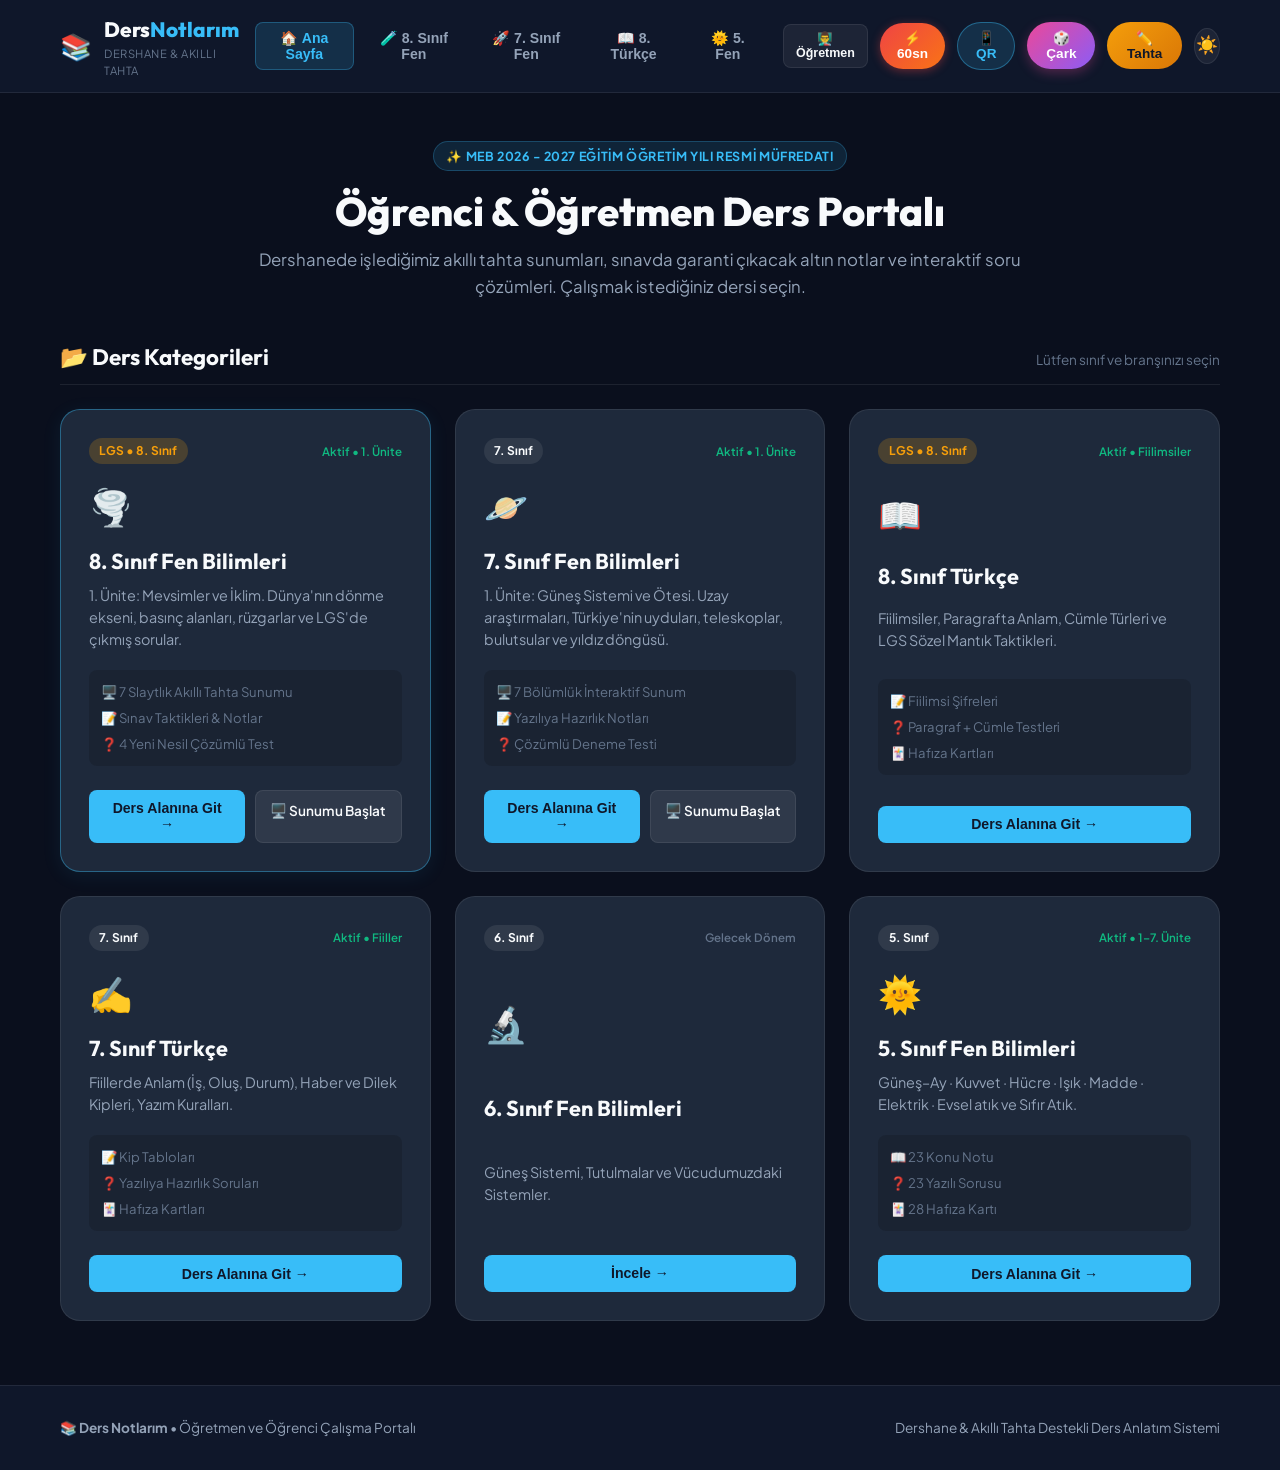
==== index.html @ a292a123 "feat: 5. sinif Fen 1-7 unitesi guncel MEB icerigi eklendi Gunes-Ay, kuvvet, hucre, isik, madde, elek" ====
<!DOCTYPE html>
<html lang="tr" data-theme="dark">
<head>
    <meta charset="UTF-8">
    <meta name="viewport" content="width=device-width, initial-scale=1.0">
    <title>Ders Notlarım | Akıllı Tahta & Öğrenci Portalı</title>
    <meta name="description" content="7. ve 8. Sınıf Fen Bilimleri, Türkçe, LGS konu anlatımları, interaktif slaytlar, simülasyonlar ve soru çözümleri.">
    <meta name="theme-color" content="#0f172a">
    <link rel="manifest" href="manifest.json">
    <link rel="icon" href="icons/icon.svg" type="image/svg+xml">
    <link rel="apple-touch-icon" href="icons/icon.svg">

    <!-- Open Graph / paylaşım -->
    <meta property="og:type" content="website">
    <meta property="og:title" content="Ders Notlarım | Akıllı Tahta & Öğrenci Portalı">
    <meta property="og:description" content="7-8. sınıf Fen ve Türkçe: konu notları, LGS soruları, canlı simülasyonlar ve akıllı tahta araçları.">
    <meta property="og:url" content="https://dersnotlarim.vercel.app">
    <meta property="og:site_name" content="Ders Notlarım">
    <meta name="twitter:card" content="summary_large_image">
    <meta name="twitter:title" content="Ders Notlarım">
    <meta name="twitter:description" content="LGS ve yazılıya hazırlık: notlar, testler, simülasyonlar.">
    
    <!-- Google Fonts -->
    <link rel="preconnect" href="https://fonts.googleapis.com">
    <link rel="preconnect" href="https://fonts.gstatic.com" crossorigin>
    <link href="https://fonts.googleapis.com/css2?family=Outfit:wght@400;500;600;700;800;900&family=Plus+Jakarta+Sans:wght@400;500;600;700&display=swap" rel="stylesheet">
    
    <!-- CSS -->
    <link rel="stylesheet" href="css/style.css?v=5.1">
</head>
<body class="mode-teacher">

    <!-- ÜST MENÜ (NAVBAR) -->
    <header class="navbar">
        <div class="container nav-container">
            <div class="brand-logo" onclick="app.showHome()" style="cursor: pointer;">
                <div class="brand-icon">📚</div>
                <div>
                    <span class="brand-title">Ders<span>Notlarım</span></span>
                    <span class="brand-subtitle">Dershane & Akıllı Tahta</span>
                </div>
            </div>

            <!-- Navigasyon (masaüstü) -->
            <nav class="nav-links desktop-nav">
                <button class="nav-btn active" id="nav-btn-home" onclick="app.showHome()">🏠 Ana Sayfa</button>
                <button class="nav-btn" onclick="app.selectSubject('8', 'fen')">🧪 8. Sınıf Fen</button>
                <button class="nav-btn" onclick="app.selectSubject('7', 'fen')">🚀 7. Sınıf Fen</button>
                <button class="nav-btn" onclick="app.selectSubject('8', 'turkce')">📖 8. Türkçe</button>
                <button class="nav-btn" onclick="app.selectSubject('5', 'fen')">🌞 5. Fen</button>
            </nav>

            <div class="nav-actions">
                <button class="btn-mode-toggle" id="mode-toggle-btn" title="Öğretmen / Öğrenci modu">👨‍🏫 Öğretmen</button>
                <button class="btn-speedrun-toggle" onclick="interactiveLab.startSpeedRun()" title="60 Saniye Hızlı Ateş LGS Yarışması">
                    ⚡ 60sn
                </button>
                <button class="btn-qr-toggle teacher-only" onclick="interactiveLab.toggleQRModal()" title="Tahtadan Telefona QR Kod Paylaşımı">
                    📱 QR
                </button>
                <button class="btn-wheel-toggle teacher-only" onclick="toggleWheelModal()" title="Rastgele Öğrenci / Soru Seçici Çark">
                    🎲 Çark
                </button>
                <button class="btn-board-toggle teacher-only" id="btn-toggle-smartboard-ui" onclick="toggleSmartBoardToolbar()">
                    ✏️ Tahta
                </button>
                <button class="theme-toggle-btn" id="theme-toggle-btn" title="Karanlık/Aydınlık Tema">
                    ☀️
                </button>
                <button class="mobile-nav-toggle" id="mobile-nav-toggle" aria-label="Menü" aria-expanded="false">☰</button>
            </div>
        </div>

        <!-- Mobil menü paneli -->
        <div class="mobile-nav-panel" id="mobile-nav-panel">
            <button class="nav-btn" onclick="app.showHome()">🏠 Ana Sayfa</button>
            <button class="nav-btn" onclick="app.selectSubject('8', 'fen')">🧪 8. Sınıf Fen (LGS)</button>
            <button class="nav-btn" onclick="app.selectSubject('7', 'fen')">🚀 7. Sınıf Fen</button>
            <button class="nav-btn" onclick="app.selectSubject('8', 'turkce')">📖 8. Sınıf Türkçe</button>
            <button class="nav-btn" onclick="app.selectSubject('7', 'turkce')">✍️ 7. Sınıf Türkçe</button>
            <button class="nav-btn" onclick="app.selectSubject('5', 'fen')">🌞 5. Sınıf Fen</button>
            <button class="nav-btn" onclick="interactiveLab.startSpeedRun()">⚡ 60sn Hızlı Ateş</button>
            <button class="nav-btn teacher-only" onclick="interactiveLab.toggleQRModal()">📱 QR Paylaş</button>
            <button class="nav-btn teacher-only" onclick="toggleWheelModal()">🎲 Çarkıfelek</button>
            <button class="nav-btn teacher-only" onclick="toggleSmartBoardToolbar()">✏️ Tahta Kalemi</button>
        </div>
    </header>

    <!-- ==========================================
         1. ANA SAYFA GÖRÜNÜMÜ (HOME VIEW)
         ========================================== -->
    <div id="view-home" class="page-view">
        <div class="container">
            
            <!-- Hero Karşılama -->
            <section class="home-hero">
                <span class="home-tag">✨ MEB 2026 - 2027 EĞİTİM ÖĞRETİM YILI RESMİ MÜFREDATI</span>
                <h1 class="home-title">Öğrenci & Öğretmen Ders Portalı</h1>
                <p class="home-desc">
                    Dershanede işlediğimiz akıllı tahta sunumları, sınavda garanti çıkacak altın notlar ve interaktif soru çözümleri. Çalışmak istediğiniz dersi seçin.
                </p>
            </section>

            <!-- KATEGORİLER / DERSLER BAŞLIĞI -->
            <div class="section-title-bar">
                <h2>📂 Ders Kategorileri</h2>
                <span>Lütfen sınıf ve branşınızı seçin</span>
            </div>

            <!-- DERS KARTLARI GRID -->
            <div class="category-cards-grid">
                
                <!-- KART 1: 8. SINIF FEN (LGS) -->
                <div class="course-card featured">
                    <div class="course-card-top">
                        <span class="course-grade-badge lgs">LGS &bull; 8. Sınıf</span>
                        <span class="course-status-badge">Aktif &bull; 1. Ünite</span>
                    </div>
                    <div class="course-icon">🌪️</div>
                    <h3 class="course-title">8. Sınıf Fen Bilimleri</h3>
                    <p class="course-desc">
                        1. Ünite: Mevsimler ve İklim. Dünya'nın dönme ekseni, basınç alanları, rüzgarlar ve LGS'de çıkmış sorular.
                    </p>
                    <div class="course-features">
                        <span>🖥️ 7 Slaytlık Akıllı Tahta Sunumu</span>
                        <span>📝 Sınav Taktikleri & Notlar</span>
                        <span>❓ 4 Yeni Nesil Çözümlü Test</span>
                    </div>
                    <div class="course-actions">
                        <button class="btn-course-primary" onclick="app.selectSubject('8', 'fen')">
                            Ders Alanına Git &rarr;
                        </button>
                        <a href="8-sinif.html" target="_blank" class="btn-course-secondary" title="Slaytı Doğrudan Aç">
                            🖥️ Sunumu Başlat
                        </a>
                    </div>
                </div>

                <!-- KART 2: 7. SINIF FEN -->
                <div class="course-card">
                    <div class="course-card-top">
                        <span class="course-grade-badge">7. Sınıf</span>
                        <span class="course-status-badge">Aktif &bull; 1. Ünite</span>
                    </div>
                    <div class="course-icon">🪐</div>
                    <h3 class="course-title">7. Sınıf Fen Bilimleri</h3>
                    <p class="course-desc">
                        1. Ünite: Güneş Sistemi ve Ötesi. Uzay araştırmaları, Türkiye'nin uyduları, teleskoplar, bulutsular ve yıldız döngüsü.
                    </p>
                    <div class="course-features">
                        <span>🖥️ 7 Bölümlük İnteraktif Sunum</span>
                        <span>📝 Yazılıya Hazırlık Notları</span>
                        <span>❓ Çözümlü Deneme Testi</span>
                    </div>
                    <div class="course-actions">
                        <button class="btn-course-primary" onclick="app.selectSubject('7', 'fen')">
                            Ders Alanına Git &rarr;
                        </button>
                        <a href="7-sinif.html" target="_blank" class="btn-course-secondary" title="Slaytı Doğrudan Aç">
                            🖥️ Sunumu Başlat
                        </a>
                    </div>
                </div>

                <!-- KART 3: 8. SINIF TÜRKÇE (LGS) -->
                <div class="course-card">
                    <div class="course-card-top">
                        <span class="course-grade-badge lgs">LGS &bull; 8. Sınıf</span>
                        <span class="course-status-badge">Aktif &bull; Fiilimsiler</span>
                    </div>
                    <div class="course-icon">📖</div>
                    <h3 class="course-title">8. Sınıf Türkçe</h3>
                    <p class="course-desc">
                        Fiilimsiler, Paragrafta Anlam, Cümle Türleri ve LGS Sözel Mantık Taktikleri.
                    </p>
                    <div class="course-features">
                        <span>📝 Fiilimsi Şifreleri</span>
                        <span>❓ Paragraf + Cümle Testleri</span>
                        <span>🃏 Hafıza Kartları</span>
                    </div>
                    <div class="course-actions">
                        <button class="btn-course-primary" onclick="app.selectSubject('8', 'turkce')">
                            Ders Alanına Git &rarr;
                        </button>
                    </div>
                </div>

                <!-- KART 4: 7. SINIF TÜRKÇE -->
                <div class="course-card">
                    <div class="course-card-top">
                        <span class="course-grade-badge">7. Sınıf</span>
                        <span class="course-status-badge">Aktif &bull; Fiiller</span>
                    </div>
                    <div class="course-icon">✍️</div>
                    <h3 class="course-title">7. Sınıf Türkçe</h3>
                    <p class="course-desc">
                        Fiillerde Anlam (İş, Oluş, Durum), Haber ve Dilek Kipleri, Yazım Kuralları.
                    </p>
                    <div class="course-features">
                        <span>📝 Kip Tabloları</span>
                        <span>❓ Yazılıya Hazırlık Soruları</span>
                        <span>🃏 Hafıza Kartları</span>
                    </div>
                    <div class="course-actions">
                        <button class="btn-course-primary" onclick="app.selectSubject('7', 'turkce')">
                            Ders Alanına Git &rarr;
                        </button>
                    </div>
                </div>

                <!-- KART 5: 6. SINIF FEN -->
                <div class="course-card upcoming">
                    <div class="course-card-top">
                        <span class="course-grade-badge">6. Sınıf</span>
                        <span class="course-status-badge pending">Gelecek Dönem</span>
                    </div>
                    <div class="course-icon">🔬</div>
                    <h3 class="course-title">6. Sınıf Fen Bilimleri</h3>
                    <p class="course-desc">
                        Güneş Sistemi, Tutulmalar ve Vücudumuzdaki Sistemler.
                    </p>
                    <div class="course-actions">
                        <button class="btn-course-primary" onclick="app.selectSubject('6', 'fen')">
                            İncele &rarr;
                        </button>
                    </div>
                </div>

                <!-- KART 6: 5. SINIF FEN -->
                <div class="course-card">
                    <div class="course-card-top">
                        <span class="course-grade-badge">5. Sınıf</span>
                        <span class="course-status-badge">Aktif &bull; 1–7. Ünite</span>
                    </div>
                    <div class="course-icon">🌞</div>
                    <h3 class="course-title">5. Sınıf Fen Bilimleri</h3>
                    <p class="course-desc">
                        Güneş–Ay · Kuvvet · Hücre · Işık · Madde · Elektrik · Evsel atık ve Sıfır Atık.
                    </p>
                    <div class="course-features">
                        <span>📖 23 Konu Notu</span>
                        <span>❓ 23 Yazılı Sorusu</span>
                        <span>🃏 28 Hafıza Kartı</span>
                    </div>
                    <div class="course-actions">
                        <button class="btn-course-primary" onclick="app.selectSubject('5', 'fen')">
                            Ders Alanına Git &rarr;
                        </button>
                    </div>
                </div>

            </div>

        </div>
    </div>

    <!-- ==========================================
         2. DERS DETAY GÖRÜNÜMÜ (COURSE VIEW)
         ========================================== -->
    <div id="view-course" class="page-view" style="display: none;">
        <div class="container">
            
            <!-- Ders Üst Çubuğu ve Geri Dön Butonu -->
            <div class="course-header-bar">
                <button class="btn-back-home" onclick="app.showHome()">
                    &larr; Ana Sayfaya Dön
                </button>
                <div class="course-header-info">
                    <span class="badge-active-grade" id="detail-grade-badge">8. Sınıf</span>
                    <h2 class="detail-title" id="detail-title">8. Sınıf Fen Bilimleri</h2>
                    <p class="detail-desc" id="detail-desc">LGS ve Okul Yazılılarına Yönelik Konu Anlatımı, Sunumlar ve Testler</p>
                </div>
            </div>

            <!-- DERS İÇİ KATEGORİ SEKMELERİ -->
            <div class="inner-tabs">
                <button class="inner-tab-btn active" data-tab="tab-presentation" onclick="app.switchInnerTab('tab-presentation')">
                    🖥️ Akıllı Tahta Sunumu
                </button>
                <button class="inner-tab-btn" data-tab="tab-simulations" onclick="app.switchInnerTab('tab-simulations')">
                    🎮 Canlı Fen Simülatörü
                </button>
                <button class="inner-tab-btn" data-tab="tab-flashcards" onclick="app.switchInnerTab('tab-flashcards')">
                    🃏 Sınav Hafıza Kartları
                </button>
                <button class="inner-tab-btn" data-tab="tab-notes" onclick="app.switchInnerTab('tab-notes')">
                    📖 Konu Notları
                </button>
                <button class="inner-tab-btn" data-tab="tab-quiz" onclick="app.switchInnerTab('tab-quiz')">
                    ✍️ Soru Çözümü
                </button>
                <button class="inner-tab-btn" data-tab="tab-curriculum" onclick="app.switchInnerTab('tab-curriculum')">
                    📅 Müfredat
                </button>
            </div>

            <!-- SEKMELERİN İÇERİĞİ -->
            <div class="tab-contents">
                
                <!-- SEKME 1: SUNUM -->
                <div id="tab-presentation" class="tab-pane active">
                    <div class="presentation-box" id="presentation-box-content">
                        <!-- JS ile dolacak -->
                    </div>
                </div>

                <!-- SEKME: CANLI SİMÜLASYONLAR (YENİ TEKNOLOJİ) -->
                <div id="tab-simulations" class="tab-pane">
                    <div class="sim-wrapper">
                        
                        <!-- Simülasyon 1: 8. Sınıf Mevsim ve Dünya Simülatörü -->
                        <div class="sim-card">
                            <div class="sim-header">
                                <h4>🌍 İnteraktif Mevsim & Yörünge Simülatörü</h4>
                                <span class="sim-badge">Canlı Deney</span>
                            </div>
                            <p style="color:var(--text-muted); font-size:0.88rem; margin-bottom:1rem;">
                                Dünya'yı Güneş etrafında döndürmek için aşağıdaki kaydırıcıyı hareket ettirin. Işınların açısını ve sıcaklık değişimini canlı izleyin:
                            </p>
                            
                            <!-- SVG Simülasyon Ekranı -->
                            <div class="sim-canvas-box">
                                <svg viewBox="0 0 400 220" width="100%" height="200">
                                    <!-- Yörünge -->
                                    <ellipse cx="200" cy="110" rx="150" ry="65" fill="none" stroke="#475569" stroke-dasharray="6"/>
                                    
                                    <!-- Güneş -->
                                    <circle cx="200" cy="110" r="32" fill="#f59e0b" filter="drop-shadow(0 0 15px #f59e0b)"/>
                                    <text x="200" y="115" fill="#0f172a" font-size="12" font-weight="bold" text-anchor="middle">GÜNEŞ</text>

                                    <!-- Güneş Işını -->
                                    <line id="sim-sun-ray" x1="200" y1="110" x2="350" y2="110" stroke="#fef08a" stroke-width="3" stroke-dasharray="4"/>

                                    <!-- Hareketli Dünya -->
                                    <circle id="sim-earth" cx="350" cy="110" r="22" fill="#0284c7" stroke="#38bdf8" stroke-width="2"/>
                                </svg>
                            </div>

                            <!-- Simülasyon Kontrolleri -->
                            <div class="sim-controls">
                                <label style="font-weight:700; font-size:0.85rem; display:flex; justify-content:space-between;">
                                    <span>📅 Yılın Günü (Dönüş Hareketi):</span>
                                    <span id="sim-date-text" style="color:var(--accent);">21 Haziran (Yaz Gündönümü)</span>
                                </label>
                                <input type="range" min="0" max="365" value="172" id="sim-day-slider" style="width:100%; margin:0.6rem 0;" oninput="interactiveLab.updateSeasonsSim(this.value)">
                            </div>

                            <!-- Canlı Göstergeler -->
                            <div class="sim-status-grid">
                                <div class="sim-stat">
                                    <span class="stat-lbl">Mevsim Durumu</span>
                                    <strong id="sim-season-text" style="color:var(--primary);">☀️ KYK: YAZ | GYK: KIŞ</strong>
                                </div>
                                <div class="sim-stat">
                                    <span class="stat-lbl">Gündüz / Gece</span>
                                    <strong id="sim-day-length">Gündüz: ~15 Saat | Gece: ~9 Saat (En Uzun Gündüz)</strong>
                                </div>
                            </div>
                        </div>

                        <!-- Simülasyon: Gölge Boyu (Eksen Eğikliği) -->
                        <div class="sim-card" style="margin-top:1.5rem;">
                            <div class="sim-header">
                                <h4>🧍 Gölge Boyu Simülatörü (Işın Açısı)</h4>
                                <span class="sim-badge">Eksen Eğikliği</span>
                            </div>
                            <p style="color:var(--text-muted); font-size:0.88rem; margin-bottom:1rem;">
                                Güneş ışınlarının geliş açısını değiştir; gölge boyunun nasıl değiştiğini canlı gör. <strong>Işın dik → gölge kısa; ışın eğik → gölge uzun.</strong>
                            </p>
                            <div style="display:grid; grid-template-columns:1fr 1.1fr; gap:1rem; align-items:center;">
                                <div>
                                    <label style="font-weight:700; font-size:0.85rem; display:flex; justify-content:space-between;">
                                        <span>☀️ Işın açısı (ufka göre):</span>
                                        <span id="shadow-angle-text" style="color:var(--accent);">60°</span>
                                    </label>
                                    <input type="range" min="10" max="90" value="60" id="shadow-angle-slider" style="width:100%; margin:0.6rem 0;" oninput="interactiveLab.updateShadowSim(this.value)">
                                    <div class="sim-status-grid" style="margin-top:0.5rem;">
                                        <div class="sim-stat">
                                            <span class="stat-lbl">Gölge Boyu</span>
                                            <strong id="shadow-length-text" style="color:var(--primary);">~0.6 birim</strong>
                                        </div>
                                        <div class="sim-stat">
                                            <span class="stat-lbl">Sınav İpucu</span>
                                            <strong id="shadow-tip-text">Yaza yakın: kısa gölge</strong>
                                        </div>
                                    </div>
                                </div>
                                <div class="sim-canvas-box">
                                    <svg viewBox="0 0 320 180" width="100%" height="170">
                                        <line x1="20" y1="150" x2="300" y2="150" stroke="#475569" stroke-width="3"/>
                                        <line id="shadow-ray" x1="60" y1="20" x2="120" y2="150" stroke="#fef08a" stroke-width="3"/>
                                        <rect x="112" y="90" width="16" height="60" fill="#38bdf8" rx="3"/>
                                        <circle cx="120" cy="78" r="12" fill="#7dd3fc"/>
                                        <line id="shadow-cast" x1="128" y1="150" x2="200" y2="150" stroke="#94a3b8" stroke-width="10" stroke-linecap="round" opacity="0.7"/>
                                        <text x="160" y="172" fill="#94a3b8" font-size="11" text-anchor="middle">Zemin</text>
                                    </svg>
                                </div>
                            </div>
                        </div>

                        <!-- Simülasyon 2: Rüzgar ve Basınç Simülatörü -->
                        <div class="sim-card" style="margin-top:1.5rem;">
                            <div class="sim-header">
                                <h4>🌪️ İnteraktif Rüzgar & Basınç Deneyi</h4>
                                <span class="sim-badge">Hava Hareketleri</span>
                            </div>
                            <p style="color:var(--text-muted); font-size:0.88rem; margin-bottom:1rem;">
                                İki komşu bölgenin sıcaklığını değiştirin, rüzgarın esme yönünü ve hızını gözlemleyin:
                            </p>

                            <div style="display:grid; grid-template-columns: 1fr 1fr; gap:1rem; margin-bottom:1rem;">
                                <div style="background:rgba(56,189,248,0.1); border:1px solid rgba(56,189,248,0.3); padding:1rem; border-radius:8px; text-align:center;">
                                    <strong style="color:var(--primary);">❄️ K Bölgesi Sıcaklığı</strong>
                                    <div id="temp-k-val" style="font-size:1.8rem; font-weight:800; margin:0.3rem 0;">10°C</div>
                                    <input type="range" min="-10" max="40" value="10" id="slider-temp-k" oninput="document.getElementById('temp-k-val').textContent=this.value+'°C'; interactiveLab.updateWindSim(parseInt(this.value), parseInt(document.getElementById('slider-temp-l').value))" style="width:100%;">
                                </div>
                                <div style="background:rgba(239,68,68,0.1); border:1px solid rgba(239,68,68,0.3); padding:1rem; border-radius:8px; text-align:center;">
                                    <strong style="color:#ef4444;">🔥 L Bölgesi Sıcaklığı</strong>
                                    <div id="temp-l-val" style="font-size:1.8rem; font-weight:800; margin:0.3rem 0;">32°C</div>
                                    <input type="range" min="-10" max="40" value="32" id="slider-temp-l" oninput="document.getElementById('temp-l-val').textContent=this.value+'°C'; interactiveLab.updateWindSim(parseInt(document.getElementById('slider-temp-k').value), parseInt(this.value))" style="width:100%;">
                                </div>
                            </div>

                            <div style="background:rgba(15,23,42,0.9); border:1px solid var(--border-color); padding:1rem; border-radius:8px; text-align:center;">
                                <div id="wind-fan-icon" style="font-size:2.5rem; display:inline-block; margin-bottom:0.4rem;">💨</div>
                                <div id="wind-dir-text" style="font-size:1.05rem; color:#f59e0b;"><strong>Rüzgarın Yönü:</strong> K Bölgesi (Yüksek Basınç / Soğuk) &rarr; L Bölgesi (Alçak Basınç / Sıcak)</div>
                                <div id="wind-speed-text" style="font-size:0.88rem; color:var(--text-muted); margin-top:0.3rem;">Fark: 22°C &rarr; Rüzgar Şiddeti: Kuvvetli Rüzgar</div>
                            </div>
                        </div>

                        <!-- Simülasyon 3: Katı Basıncı Laboratuvarı (Tuğla & Sünger Deneyi) -->
                        <div class="sim-card" style="margin-top:1.5rem;">
                            <div class="sim-header">
                                <h4>🧱 Katı Basıncı Laboratuvarı (Tuğla & Sünger Çökme Deneyi)</h4>
                                <span class="sim-badge" style="background:rgba(245,158,11,0.2); color:#f59e0b; border:1px solid rgba(245,158,11,0.4);">8. Sınıf LGS</span>
                            </div>
                            <p style="color:var(--text-muted); font-size:0.88rem; margin-bottom:1rem;">
                                Katı basıncı formülü: <strong>P = G (Ağırlık) / S (Yüzey Alanı)</strong>. Tuğla sayısını artırın veya tuğlayı dik çevirin; süngere batma miktarını canlı gözlemleyin:
                            </p>

                            <div style="display:grid; grid-template-columns: 1fr 1.2fr; gap:1.25rem; align-items:center;">
                                <!-- Kontroller -->
                                <div style="background:rgba(255,255,255,0.03); border:1px solid var(--border-color); padding:1rem; border-radius:10px;">
                                    <div style="margin-bottom:1rem;">
                                        <label style="font-weight:700; font-size:0.85rem; display:block; margin-bottom:0.4rem;">
                                            🧱 Tuğla Adedi (Ağırlık):
                                        </label>
                                        <select id="solid-brick-count" onchange="interactiveLab.updateSolidPressure()" style="width:100%; background:var(--bg-card); border:1px solid var(--border-color); color:#fff; padding:8px; border-radius:6px; font-weight:700;">
                                            <option value="1">1 Tuğla (30 Newton)</option>
                                            <option value="2">2 Tuğla (60 Newton)</option>
                                            <option value="3">3 Tuğla (90 Newton)</option>
                                        </select>
                                    </div>

                                    <div>
                                        <label style="font-weight:700; font-size:0.85rem; display:block; margin-bottom:0.4rem;">
                                            📐 Temas Eden Yüzey Konumu:
                                        </label>
                                        <div style="display:flex; gap:1rem;">
                                            <label style="font-size:0.85rem; cursor:pointer;">
                                                <input type="radio" name="brick-orient" value="wide" checked onchange="interactiveLab.updateSolidPressure()">
                                                Geniş Taban (150 cm²)
                                            </label>
                                            <label style="font-size:0.85rem; cursor:pointer;">
                                                <input type="radio" name="brick-orient" value="narrow" onchange="interactiveLab.updateSolidPressure()">
                                                Dar / Dik Taban (50 cm²)
                                            </label>
                                        </div>
                                    </div>

                                    <!-- Canlı Değerler Tablosu -->
                                    <div style="margin-top:1rem; background:rgba(0,0,0,0.3); border-radius:8px; padding:0.75rem; font-size:0.82rem; display:grid; grid-template-columns: 1fr 1fr; gap:0.5rem;">
                                        <div>Ağırlık (G): <strong id="solid-val-weight" style="color:var(--primary);">30 N</strong></div>
                                        <div>Yüzey (S): <strong id="solid-val-area" style="color:#f59e0b;">150 cm²</strong></div>
                                        <div>Katı Basıncı: <strong id="solid-val-pressure" style="color:#10b981;">2000 Pa</strong></div>
                                        <div>Süngere Batma: <strong id="solid-val-sink" style="color:#ef4444; font-size:0.95rem;">1.4 cm</strong></div>
                                    </div>
                                </div>

                                <!-- SVG Tuğla & Sünger Çizimi -->
                                <div style="background:#0f172a; border:1px solid var(--border-color); border-radius:10px; padding:0.5rem; text-align:center;">
                                    <svg viewBox="0 0 300 200" width="100%" height="180">
                                        <!-- Arka Plan & Zemin Çizgisi -->
                                        <line x1="10" y1="180" x2="290" y2="180" stroke="#334155" stroke-width="3"/>
                                        
                                        <!-- Esnek Sünger -->
                                        <path id="solid-sponge-svg" d="M20,130 Q150,144 280,130 L280,180 L20,180 Z" fill="#eab308" opacity="0.85"/>
                                        <text x="150" y="165" fill="#713f12" font-size="11" font-weight="900" text-anchor="middle">ESNEK SÜNGER</text>

                                        <!-- Tuğla(lar) -->
                                        <rect id="solid-brick-svg" x="80" y="104" width="140" height="40" rx="4" fill="#ef4444" stroke="#b91c1c" stroke-width="2"/>
                                    </svg>
                                </div>
                            </div>
                        </div>

                        <!-- Simülasyon 4: Sıvı Basıncı Laboratuvarı (Derinlik, Sıvı Yoğunluğu & Manometre) -->
                        <div class="sim-card" style="margin-top:1.5rem;">
                            <div class="sim-header">
                                <h4>🧪 Sıvı Basıncı Laboratuvarı (Manometre & Sıvı Yoğunluğu)</h4>
                                <span class="sim-badge" style="background:rgba(56,189,248,0.2); color:var(--primary); border:1px solid rgba(56,189,248,0.4);">8. Sınıf LGS</span>
                            </div>
                            <p style="color:var(--text-muted); font-size:0.88rem; margin-bottom:1rem;">
                                Sıvı basıncı formülü: <strong>P = h (Derinlik) &bull; d (Yoğunluk) &bull; g</strong>. Sıvı türünü değiştirin ve huni probunu kabın derinliklerine indirin; U borusundaki basınç seviyesini canlı izleyin:
                            </p>

                            <div style="display:grid; grid-template-columns: 1fr 1.2fr; gap:1.25rem; align-items:center;">
                                <!-- Kontroller -->
                                <div style="background:rgba(255,255,255,0.03); border:1px solid var(--border-color); padding:1rem; border-radius:10px;">
                                    <div style="margin-bottom:1rem;">
                                        <label style="font-weight:700; font-size:0.85rem; display:block; margin-bottom:0.4rem;">
                                            🧪 Sıvı Türü (Yoğunluk - d):
                                        </label>
                                        <select id="liquid-type-select" onchange="interactiveLab.updateLiquidPressure()" style="width:100%; background:var(--bg-card); border:1px solid var(--border-color); color:#fff; padding:8px; border-radius:6px; font-weight:700;">
                                            <option value="1.0">Saf Su (d = 1.0 g/cm³)</option>
                                            <option value="0.9">Zeytinyağı (d = 0.9 g/cm³)</option>
                                            <option value="1.2">Tuzlu Su (d = 1.2 g/cm³)</option>
                                            <option value="13.6">Cıva (d = 13.6 g/cm³)</option>
                                        </select>
                                    </div>

                                    <div>
                                        <label style="font-weight:700; font-size:0.85rem; display:flex; justify-content:space-between;">
                                            <span>📏 Huni Derinliği (h):</span>
                                            <span id="liquid-val-depth" style="color:var(--primary);">30 cm</span>
                                        </label>
                                        <input type="range" min="10" max="70" value="30" id="liquid-depth-slider" oninput="interactiveLab.updateLiquidPressure()" style="width:100%; margin-top:0.4rem;">
                                    </div>

                                    <!-- Canlı Değerler Tablosu -->
                                    <div style="margin-top:1rem; background:rgba(0,0,0,0.3); border-radius:8px; padding:0.75rem; font-size:0.82rem;">
                                        <div style="margin-bottom:0.25rem;">Sıvı Yoğunluğu: <strong id="liquid-val-density" style="color:#f59e0b;">1.0 g/cm³ (Saf Su)</strong></div>
                                        <div>Hesaplanan Sıvı Basıncı: <strong id="liquid-val-pressure" style="color:#10b981; font-size:1.05rem;">3000 Pa</strong></div>
                                    </div>
                                </div>

                                <!-- SVG Sıvı Kabı ve Manometre -->
                                <div style="background:#0f172a; border:1px solid var(--border-color); border-radius:10px; padding:0.5rem; text-align:center;">
                                    <svg viewBox="0 0 300 200" width="100%" height="180">
                                        <!-- Sıvı Kabı -->
                                        <rect x="30" y="40" width="120" height="140" fill="rgba(56,189,248,0.18)" stroke="#38bdf8" stroke-width="2" rx="4"/>
                                        <text x="90" y="32" fill="#94a3b8" font-size="10" text-anchor="middle">Sıvı Kabı</text>

                                        <!-- Huni Ucu / Prob -->
                                        <g id="liquid-probe-svg" transform="translate(90, 83)">
                                            <line x1="0" y1="-80" x2="0" y2="0" stroke="#f59e0b" stroke-width="3"/>
                                            <polygon points="-12,-8 12,-8 0,6" fill="#f59e0b"/>
                                            <line x1="0" y1="-80" x2="90" y2="-40" stroke="#f59e0b" stroke-width="2" stroke-dasharray="3"/>
                                        </g>

                                        <!-- U Borulu Manometre -->
                                        <path d="M190,60 L190,160 Q205,175 220,160 L220,60" fill="none" stroke="#64748b" stroke-width="12" stroke-linecap="round"/>
                                        <path d="M190,60 L190,160 Q205,175 220,160 L220,60" fill="none" stroke="#0f172a" stroke-width="8" stroke-linecap="round"/>
                                        
                                        <!-- Manometre Sıvı Kolu -->
                                        <rect id="manometer-level-svg" x="216" y="93" width="8" height="67" fill="#ef4444" rx="3"/>
                                        <text x="210" y="48" fill="#ef4444" font-size="10" font-weight="bold" text-anchor="middle">Manometre (Δh)</text>
                                    </svg>
                                </div>
                            </div>
                        </div>

                        <!-- Simülasyon 5: DNA Eşleme & Onarım Mini Oyunu (8. Sınıf) -->
                        <div class="sim-card" style="margin-top:1.5rem;">
                            <div class="sim-header">
                                <h4>🧬 DNA Eşleme & Onarım Mini Oyunu</h4>
                                <span class="sim-badge" style="background:rgba(236,72,153,0.2); color:#ec4899; border:1px solid rgba(236,72,153,0.4);">Oyunlaştırma</span>
                            </div>
                            <p style="color:var(--text-muted); font-size:0.88rem; margin-bottom:1rem;">
                                DNA zinciri kendini eşliyor! 1. İplikteki bazların karşısına uygun nükleotidi (<strong>A - T</strong> ve <strong>G - C</strong>) seçerek yerleştirin:
                            </p>

                            <div class="dna-game-container">
                                <div id="dna-game-info" style="text-align:center; font-size:1.05rem; margin-bottom:1rem; color:#fff;">
                                    Sıradaki nükleotid: <strong>A</strong>. Karşısına hangi nükleotid gelmelidir?
                                </div>

                                <div id="dna-error-alert" style="display:none; background:rgba(239,68,68,0.2); border:1px solid #ef4444; color:#fca5a5; padding:0.6rem; border-radius:8px; text-align:center; font-weight:bold; margin-bottom:1rem; font-size:0.9rem;"></div>

                                <!-- DNA İplikleri Gösterimi -->
                                <div id="dna-board-container"></div>

                                <!-- Nükleotid Seçim Butonları -->
                                <div class="dna-picker-row">
                                    <button class="btn-dna-pick" style="background:#ef4444; color:#fff;" onclick="interactiveLab.pickDNABase('A')">
                                        🔴 Adenin (A)
                                    </button>
                                    <button class="btn-dna-pick" style="background:#0284c7; color:#fff;" onclick="interactiveLab.pickDNABase('T')">
                                        🔵 Timin (T)
                                    </button>
                                    <button class="btn-dna-pick" style="background:#10b981; color:#fff;" onclick="interactiveLab.pickDNABase('G')">
                                        🟢 Guanin (G)
                                    </button>
                                    <button class="btn-dna-pick" style="background:#f59e0b; color:#0f172a;" onclick="interactiveLab.pickDNABase('C')">
                                        🟡 Sitozin (C)
                                    </button>
                                    <button class="btn-dna-pick" style="background:rgba(255,255,255,0.1); color:#fff; border:1px solid var(--border-color);" onclick="interactiveLab.initDNAGame()" title="Sıfırla">
                                        🔄 Yeniden Başlat
                                    </button>
                                </div>
                            </div>
                        </div>

                        <!-- Simülasyon 6: Mitoz & Mayoz Evre Sıralama Laboratuvarı (7. Sınıf) -->
                        <div class="sim-card" style="margin-top:1.5rem;">
                            <div class="sim-header">
                                <h4>🔬 Mitoz Bölünme Evre Sıralama Laboratuvarı</h4>
                                <span class="sim-badge" style="background:rgba(16,185,129,0.2); color:#10b981; border:1px solid rgba(16,185,129,0.4);">7. Sınıf Hücre</span>
                            </div>
                            <p style="color:var(--text-muted); font-size:0.88rem; margin-bottom:1rem;">
                                Hücre bölünmesi evreleri karışık verilmiştir. Kartlara tıklayarak 1'den 5'e kadar doğru biyolojik sıraya (PMAT) dizin. Doğru tamamlandığında hücrenin ikiye bölünüşünü izleyin:
                            </p>

                            <!-- Sıralama Slotları (1'den 5'e) -->
                            <div style="font-weight:700; font-size:0.85rem; color:var(--text-muted); margin-bottom:0.4rem;">🎯 Sıralama Hattı (1. Adımdan 5. Adıma):</div>
                            <div class="mitosis-slots-grid" id="mitosis-slots-container"></div>

                            <!-- Hücre Bölünme Animasyon Alanı -->
                            <div class="mitosis-cell-container">
                                <div id="mitosis-anim-cell" class="mitosis-cell-single">2n</div>
                            </div>
                            <div id="mitosis-feedback" style="text-align:center; margin-bottom:1rem; font-size:0.9rem;">
                                Henüz 0/5 evre yerleştirildi. Doğru sırayı tamamlayın.
                            </div>

                            <!-- Seçilebilir Evre Havuzu -->
                            <div style="font-weight:700; font-size:0.85rem; color:var(--text-muted); margin-bottom:0.4rem;">📦 Kart Havuzu (Sıraya eklemek için karta tıklayın):</div>
                            <div class="mitosis-pool-grid" id="mitosis-pool-container"></div>
                            
                            <div style="text-align:center; margin-top:1rem;">
                                <button class="btn-primary" style="padding:0.5rem 1.5rem; font-size:0.85rem; border-radius:var(--radius-full);" onclick="interactiveLab.initMitosisGame()">
                                    🔄 Kartları Karıştır & Baştan Başla
                                </button>
                            </div>
                        </div>

                    </div>
                </div>

                <!-- SEKME: HAFIZA KARTLARI (FLASHCARDS) -->
                <div id="tab-flashcards" class="tab-pane">
                    <div id="flashcards-container">
                        <!-- JS ile dolacak -->
                    </div>
                </div>

                <!-- SEKME 2: NOTLAR -->
                <div id="tab-notes" class="tab-pane">
                    <div class="notes-grid" id="notes-container">
                        <!-- JS ile dolacak -->
                    </div>
                </div>

                <!-- SEKME 3: QUIZ -->
                <div id="tab-quiz" class="tab-pane">
                    <div class="quiz-container" id="quiz-container">
                        <!-- JS ile dolacak -->
                    </div>
                </div>

                <!-- SEKME 4: MÜFREDAT -->
                <div id="tab-curriculum" class="tab-pane">
                    <!-- JS renderCurriculum() dinamik akordiyon ile render edilir -->
                </div>

            </div>

        </div>
    </div>

    <!-- GÖMÜLÜ SUNUM MODALI (AKILLI TAHTA) -->
    <div class="presentation-modal" id="presentation-modal">
        <div class="modal-header">
            <div class="modal-title-group">
                <span style="font-size: 1.2rem;">🖥️</span>
                <h3 id="modal-presentation-title" style="font-size: 1.1rem; margin: 0; color: white;">Sunum Başlığı</h3>
            </div>
            <div class="modal-actions">
                <a id="modal-external-link" href="#" target="_blank" class="btn-modal-link">
                    ↗️ Tam Ekranda Aç
                </a>
                <button class="modal-close-btn" onclick="app.closePresentationModal()">
                    ✕ Kapat
                </button>
            </div>
        </div>
        <div class="modal-iframe-container">
            <iframe id="modal-presentation-iframe" src="about:blank" allowfullscreen></iframe>
        </div>
    </div>

    <!-- ==========================================
         3. NET VE BELİRGİN AKILLI TAHTA ÇUBUĞU
         (Öğretmen İstediğinde Açılır / Kapanır)
         ========================================== -->
    <div id="smart-board-toolbar" class="smart-toolbar-container" style="display: none;">
        <div class="smart-toolbar-badge">✏️ Akıllı Tahta Araçları</div>
        <div class="smart-toolbar-buttons">
            <button class="board-btn active" id="tool-cursor" onclick="smartBoard.setTool('none')" title="Normal İmleç">
                👆 Seçim
            </button>
            <button class="board-btn" id="tool-pen" onclick="smartBoard.setTool('pen')" title="Yazı Kalemi">
                ✏️ Kalem
            </button>
            <!-- Renkler -->
            <div class="board-colors" id="board-colors-group" style="display: none;">
                <span class="color-circle active" style="background:#f59e0b;" onclick="smartBoard.setColor('#f59e0b')"></span>
                <span class="color-circle" style="background:#ef4444;" onclick="smartBoard.setColor('#ef4444')"></span>
                <span class="color-circle" style="background:#38bdf8;" onclick="smartBoard.setColor('#38bdf8')"></span>
                <span class="color-circle" style="background:#22c55e;" onclick="smartBoard.setColor('#22c55e')"></span>
                <span class="color-circle" style="background:#ffffff;" onclick="smartBoard.setColor('#ffffff')"></span>
            </div>
            <button class="board-btn" id="tool-highlighter" onclick="smartBoard.setTool('highlighter')" title="Fosforlu Vurgulayıcı">
                🖍️ Vurgula
            </button>
            <button class="board-btn" id="tool-laser" onclick="smartBoard.setTool('laser')" title="Lazer Işığı">
                🔴 Lazer
            </button>
            <button class="board-btn" id="tool-spotlight" onclick="smartBoard.setTool('spotlight')" title="Odak Feneri / Karartma Modu">
                🔦 Odak
            </button>
            <button class="board-btn" onclick="smartBoard.clearCanvas()" title="Tüm Çizimleri Temizle">
                🧹 Temizle
            </button>
            <button class="board-btn" onclick="toggleTimerBox()" title="Soru Süre Ölçer">
                ⏱️ Süre
            </button>
            <button class="board-btn close-toolbar" onclick="toggleSmartBoardToolbar()" title="Araçları Gizle">
                ✕
            </button>
        </div>
    </div>

    <!-- SÜRE ÖLÇER KUTUSU -->
    <div id="smart-timer-box" class="smart-timer-modal" style="display: none;">
        <div class="timer-top">
            <span>⏱️ Soru Çözüm Sayacı</span>
            <button class="timer-close-btn" onclick="toggleTimerBox()">✕</button>
        </div>
        <div class="timer-big-display" id="timer-display">01:00</div>
        <div class="timer-presets">
            <button onclick="setTimerSeconds(30)">30 sn</button>
            <button onclick="setTimerSeconds(60)">1 dk</button>
            <button onclick="setTimerSeconds(120)">2 dk</button>
            <button onclick="setTimerSeconds(300)">5 dk</button>
        </div>
        <div class="timer-bottom-actions">
            <button id="btn-timer-toggle" class="btn-timer-start" onclick="toggleTimerRunning()">Başlat</button>
            <button class="btn-timer-reset" onclick="resetTimer()">Sıfırla</button>
        </div>
    </div>

    <!-- SINIF ÇARKIFELEĞİ MODALI (ÖĞRENCİ / SORU SEÇİCİ) -->
    <div id="lucky-wheel-modal" class="wheel-modal" style="display: none;" onclick="if(event.target === this) toggleWheelModal()">
        <div class="wheel-modal-content">
            <div class="wheel-header">
                <h3>🎲 Sınıf Çarkıfeleği (Sıradaki Soruyu Kim Çözecek?)</h3>
                <button class="wheel-close-btn" onclick="toggleWheelModal()">✕</button>
            </div>
            <div class="wheel-body">
                <div class="wheel-canvas-container">
                    <canvas id="lucky-wheel-canvas" width="300" height="300"></canvas>
                    <button class="btn-spin-now" onclick="interactiveLab.spinWheel()">🎯 ÇARK'I ÇEVİR!</button>
                </div>
                <div class="wheel-settings">
                    <div id="wheel-result-text" class="wheel-result">
                        Çarkı çevirin ve tahtaya kalkacak şanslı öğrenciyi belirleyin!
                    </div>
                    <label style="font-size:0.82rem; font-weight:700; color:var(--text-muted); display:block; margin-top:0.75rem;">
                        👥 Sınıf Listesi (Her satıra bir isim yazabilirsiniz):
                    </label>
                    <textarea id="wheel-student-names" rows="5" style="width:100%; background:rgba(0,0,0,0.3); border:1px solid var(--border-color); color:#fff; border-radius:6px; padding:8px; font-size:0.85rem;" oninput="interactiveLab.drawWheel(document.getElementById('lucky-wheel-canvas').getContext('2d'), interactiveLab.getStudentNames())">Ahmet
Zeynep
Mehmet
Elif
Can
Ayşe
Burak
Selin</textarea>
                </div>
            </div>
        </div>
    </div>

    <!-- 60 SANİYE HIZLI ATEŞ (SPEED RUN) MODALI -->
    <div id="speedrun-modal" class="speedrun-modal" style="display: none;" onclick="if(event.target === this) interactiveLab.closeSpeedRun()">
        <div class="speedrun-modal-content">
            <button class="sr-close-x" onclick="interactiveLab.closeSpeedRun()">✕</button>
            <div class="sr-top-bar">
                <div class="sr-timer" id="sr-timer-text">60s</div>
                <div class="sr-stats">
                    <span class="sr-stat-badge" id="sr-score-text" style="color:#f59e0b;">Skor: 0</span>
                    <span class="sr-stat-badge" id="sr-combo-text" style="color:#38bdf8;">Combo: x1</span>
                </div>
            </div>

            <div class="sr-question-box" id="sr-question-title">
                Soru yükleniyor...
            </div>

            <div class="sr-feedback-box" id="sr-feedback-text"></div>

            <div class="sr-buttons-wrap" id="sr-buttons-wrap">
                <button class="btn-sr-choice btn-sr-true" onclick="interactiveLab.answerSpeedRun(true)">
                    <span style="font-size:1.4rem;">✅</span> DOĞRU
                </button>
                <button class="btn-sr-choice btn-sr-false" onclick="interactiveLab.answerSpeedRun(false)">
                    <span style="font-size:1.4rem;">❌</span> YANLIŞ
                </button>
            </div>
        </div>
    </div>

    <!-- TAHTADAN TELEFONA QR KOD MODALI -->
    <div id="qr-modal" class="qr-modal" style="display: none;" onclick="if(event.target === this) interactiveLab.toggleQRModal()">
        <div class="qr-modal-content">
            <button class="sr-close-x" onclick="interactiveLab.toggleQRModal()">✕</button>
            <h3 style="color:var(--primary); font-size:1.35rem; margin-bottom:0.4rem; display:flex; align-items:center; justify-content:center; gap:0.5rem;">
                📱 <span>Telefondan Bağlan</span>
            </h3>
            <p style="color:var(--text-muted); font-size:0.86rem; margin-bottom:1rem;">
                Öğrenciler telefon kamerasını tahtadaki bu koda tutarak canlı simülasyonları ve testleri kendi cihazlarında açabilirler.
            </p>

            <!-- URL Seçim Butonları -->
            <div style="display:flex; justify-content:center; gap:0.5rem; margin-bottom:1rem; flex-wrap:wrap;">
                <button id="btn-qr-vercel" class="btn-qr-choice active" data-url="https://dersnotlarim.vercel.app" onclick="interactiveLab.switchQRUrl('https://dersnotlarim.vercel.app')">
                    🌐 Canlı İnternet Adresi
                </button>
                <button id="btn-qr-current" class="btn-qr-choice" data-url="" onclick="interactiveLab.switchQRUrl(window.location.href)">
                    💻 Bu Tahtanın / Cihazın Adresi
                </button>
            </div>

            <div class="qr-code-box">
                <!-- Gerçek Taranabilir Dinamik QR Kodu -->
                <div id="qr-code-target" style="display:flex; justify-content:center; align-items:center; min-height:200px; min-width:200px;"></div>
            </div>

            <!-- Adres Kutusu ve Kopyala Butonu -->
            <div style="background:rgba(255,255,255,0.06); border:1px solid var(--border-color); padding:0.6rem 0.9rem; border-radius:8px; font-size:0.85rem; margin-top:0.75rem; display:flex; justify-content:space-between; align-items:center; gap:0.5rem;">
                <span style="overflow:hidden; text-overflow:ellipsis; white-space:nowrap; color:var(--text-main); font-size:0.82rem;">
                    🔗 <strong id="qr-url-text" style="color:var(--primary);">https://dersnotlarim.vercel.app</strong>
                </span>
                <button id="btn-copy-qr-url" onclick="interactiveLab.copyQRUrl()" style="background:rgba(56,189,248,0.2); border:1px solid rgba(56,189,248,0.4); color:var(--primary); padding:0.35rem 0.75rem; border-radius:6px; font-size:0.75rem; font-weight:700; cursor:pointer; white-space:nowrap;">
                    📋 Kopyala
                </button>
            </div>

            <p class="qr-instruction" style="margin-top:0.85rem;">
                💡 <strong>Kamera ile Okutma:</strong> Telefonunuzun kamerasını QR koda doğrultun, ekranda beliren bağlantı bildirimine dokunun.
            </p>
        </div>
    </div>

    <!-- ALT BİLGİ -->
    <footer class="footer">
        <div class="container footer-content">
            <div>
                <strong>📚 Ders Notlarım</strong> &bull; Öğretmen ve Öğrenci Çalışma Portalı
            </div>
            <div>
                Dershane & Akıllı Tahta Destekli Ders Anlatım Sistemi
            </div>
        </div>
    </footer>

    <!-- JS -->
    <script src="js/sound-fx.js?v=5.1"></script>
    <script src="js/qrcode.min.js?v=5.1"></script>
    <script src="js/data.js?v=5.1"></script>
    <script src="js/board-tools.js?v=5.1"></script>
    <script src="js/interactive-lab.js?v=5.1"></script>
    <script src="js/app.js?v=5.1"></script>
    <script>
        function toggleWheelModal() {
            const modal = document.getElementById('lucky-wheel-modal');
            if (!modal) return;
            const isHidden = modal.style.display === 'none' || modal.style.display === '';
            modal.style.display = isHidden ? 'flex' : 'none';
            if (isHidden) {
                setTimeout(() => {
                    const canvas = document.getElementById('lucky-wheel-canvas');
                    if (canvas) interactiveLab.drawWheel(canvas.getContext('2d'), interactiveLab.getStudentNames());
                }, 50);
            }
        }

        // Simülasyonları hazırla
        window.addEventListener('DOMContentLoaded', () => {
            if (window.interactiveLab) {
                interactiveLab.updateSolidPressure();
                interactiveLab.updateLiquidPressure();
                interactiveLab.updateShadowSim(60);
                interactiveLab.initDNAGame();
                interactiveLab.initMitosisGame();
            }
        });
    </script>
</body>
</html>
---- css/style.css ----
/* ===================================================
   DERS NOTLARIM - SADE, ŞIK VE KATEGORİZE PORTAL
   =================================================== */

@import url('https://fonts.googleapis.com/css2?family=Outfit:wght@500;600;700;800&family=Plus+Jakarta+Sans:wght@400;500;600;700&display=swap');

:root {
    --font-heading: 'Outfit', sans-serif;
    --font-body: 'Plus Jakarta Sans', sans-serif;

    /* Tema Renkleri */
    --bg-page: #0a0f1d;
    --bg-surface: #0f172a;
    --bg-card: #1e293b;
    --bg-card-hover: #273549;
    
    --text-main: #f8fafc;
    --text-muted: #94a3b8;
    --text-dim: #64748b;
    
    --border-color: rgba(255, 255, 255, 0.08);
    --border-hover: rgba(56, 189, 248, 0.4);

    --primary: #38bdf8;
    --primary-dark: #0284c7;
    --accent: #f59e0b;
    --success: #10b981;
    --danger: #ef4444;
    
    --radius-sm: 8px;
    --radius-md: 14px;
    --radius-lg: 20px;
    --radius-full: 9999px;
}

[data-theme="light"] {
    --bg-page: #f8fafc;
    --bg-surface: #ffffff;
    --bg-card: #ffffff;
    --bg-card-hover: #f1f5f9;
    
    --text-main: #0f172a;
    --text-muted: #475569;
    --text-dim: #94a3b8;
    
    --border-color: rgba(0, 0, 0, 0.08);
    --border-hover: rgba(2, 132, 199, 0.4);

    --primary: #0284c7;
    --primary-dark: #0369a1;
}

/* Temel */
*, *::before, *::after {
    box-sizing: border-box;
    margin: 0;
    padding: 0;
}

body {
    font-family: var(--font-body);
    background-color: var(--bg-page);
    color: var(--text-main);
    line-height: 1.5;
    min-height: 100vh;
}

.container {
    width: 100%;
    max-width: 1200px;
    margin: 0 auto;
    padding: 0 1.25rem;
}

/* ===================================================
   ÜST MENÜ (NAVBAR)
   =================================================== */
.navbar {
    background: var(--bg-surface);
    border-bottom: 1px solid var(--border-color);
    padding: 0.85rem 0;
    position: sticky;
    top: 0;
    z-index: 1000;
}

.nav-container {
    display: flex;
    align-items: center;
    justify-content: space-between;
    gap: 1rem;
}

.brand-logo {
    display: flex;
    align-items: center;
    gap: 0.75rem;
    user-select: none;
}

.brand-icon {
    font-size: 1.6rem;
}

.brand-title {
    font-size: 1.3rem;
    font-family: var(--font-heading);
    font-weight: 800;
}

.brand-title span {
    color: var(--primary);
}

.brand-subtitle {
    font-size: 0.7rem;
    color: var(--text-dim);
    text-transform: uppercase;
    letter-spacing: 0.05em;
    display: block;
}

.nav-links {
    display: flex;
    gap: 0.5rem;
}

.nav-btn {
    background: transparent;
    border: 1px solid transparent;
    color: var(--text-muted);
    padding: 0.45rem 0.9rem;
    border-radius: var(--radius-sm);
    font-size: 0.88rem;
    font-weight: 600;
    cursor: pointer;
    transition: all 0.2s;
}

.nav-btn:hover {
    color: var(--text-main);
    background: rgba(255, 255, 255, 0.05);
}

.nav-btn.active {
    background: rgba(56, 189, 248, 0.15);
    color: var(--primary);
    border-color: rgba(56, 189, 248, 0.3);
}

.nav-actions {
    display: flex;
    align-items: center;
    gap: 0.75rem;
}

.btn-wheel-toggle {
    background: linear-gradient(135deg, #ec4899, #8b5cf6);
    color: #ffffff;
    font-weight: 700;
    border: none;
    padding: 0.5rem 1rem;
    border-radius: var(--radius-full);
    font-size: 0.85rem;
    cursor: pointer;
    transition: transform 0.2s;
    box-shadow: 0 4px 12px rgba(236, 72, 153, 0.3);
}

.btn-wheel-toggle:hover {
    transform: translateY(-2px);
    box-shadow: 0 6px 16px rgba(236, 72, 153, 0.5);
}

.btn-board-toggle {
    background: linear-gradient(135deg, #f59e0b, #d97706);
    color: #0f172a;
    font-weight: 700;
    border: none;
    padding: 0.5rem 1.1rem;
    border-radius: var(--radius-full);
    font-size: 0.85rem;
    cursor: pointer;
    transition: transform 0.2s;
}

.btn-board-toggle:hover {
    transform: translateY(-2px);
}

.btn-board-toggle.active {
    box-shadow: 0 0 15px rgba(245, 158, 11, 0.5);
}

.theme-toggle-btn {
    background: rgba(255, 255, 255, 0.06);
    border: 1px solid var(--border-color);
    font-size: 1.1rem;
    width: 36px;
    height: 36px;
    border-radius: 50%;
    cursor: pointer;
    display: flex;
    align-items: center;
    justify-content: center;
}

/* ===================================================
   1. ANA SAYFA (HOME VIEW) STİLLERİ
   =================================================== */
.home-hero {
    text-align: center;
    padding: 3rem 1rem 2.5rem;
    max-width: 800px;
    margin: 0 auto;
}

.home-tag {
    display: inline-block;
    background: rgba(56, 189, 248, 0.12);
    color: var(--primary);
    border: 1px solid rgba(56, 189, 248, 0.25);
    padding: 0.3rem 0.8rem;
    border-radius: var(--radius-full);
    font-size: 0.78rem;
    font-weight: 700;
    margin-bottom: 1rem;
    letter-spacing: 0.05em;
}

.home-title {
    font-size: 2.5rem;
    font-family: var(--font-heading);
    font-weight: 800;
    margin-bottom: 0.75rem;
    line-height: 1.2;
}

.home-desc {
    color: var(--text-muted);
    font-size: 1.05rem;
    line-height: 1.6;
}

.section-title-bar {
    display: flex;
    align-items: baseline;
    justify-content: space-between;
    margin-bottom: 1.5rem;
    padding-bottom: 0.6rem;
    border-bottom: 1px solid var(--border-color);
}

.section-title-bar h2 {
    font-size: 1.4rem;
    font-family: var(--font-heading);
}

.section-title-bar span {
    font-size: 0.85rem;
    color: var(--text-dim);
}

/* KATEGORİ KARTLARI GRID */
.category-cards-grid {
    display: grid;
    grid-template-columns: repeat(auto-fill, minmax(350px, 1fr));
    gap: 1.5rem;
    margin-bottom: 4rem;
}

.course-card {
    background: var(--bg-card);
    border: 1px solid var(--border-color);
    border-radius: var(--radius-lg);
    padding: 1.75rem;
    display: flex;
    flex-direction: column;
    justify-content: space-between;
    transition: transform 0.2s, border-color 0.2s;
}

.course-card:hover {
    transform: translateY(-4px);
    border-color: var(--border-hover);
}

.course-card.featured {
    border-color: rgba(56, 189, 248, 0.4);
    box-shadow: 0 4px 20px rgba(56, 189, 248, 0.08);
}

.course-card-top {
    display: flex;
    justify-content: space-between;
    align-items: center;
    margin-bottom: 1rem;
}

.course-grade-badge {
    background: rgba(255, 255, 255, 0.08);
    color: var(--text-main);
    padding: 0.25rem 0.65rem;
    border-radius: var(--radius-full);
    font-size: 0.75rem;
    font-weight: 700;
}

.course-grade-badge.lgs {
    background: rgba(245, 158, 11, 0.2);
    color: var(--accent);
}

.course-status-badge {
    font-size: 0.72rem;
    color: var(--success);
    font-weight: 600;
}

.course-status-badge.pending {
    color: var(--text-dim);
}

.course-icon {
    font-size: 2.2rem;
    margin-bottom: 0.75rem;
}

.course-title {
    font-size: 1.35rem;
    font-family: var(--font-heading);
    margin-bottom: 0.5rem;
}

.course-desc {
    color: var(--text-muted);
    font-size: 0.9rem;
    margin-bottom: 1.25rem;
    line-height: 1.5;
}

.course-features {
    display: flex;
    flex-direction: column;
    gap: 0.4rem;
    font-size: 0.82rem;
    color: var(--text-dim);
    margin-bottom: 1.5rem;
    padding: 0.75rem;
    background: rgba(0, 0, 0, 0.15);
    border-radius: var(--radius-sm);
}

.course-actions {
    display: flex;
    gap: 0.6rem;
    flex-wrap: wrap;
}

.btn-course-primary {
    flex: 1;
    background: var(--primary);
    color: #0f172a;
    font-weight: 700;
    border: none;
    padding: 0.65rem 1rem;
    border-radius: var(--radius-sm);
    font-size: 0.88rem;
    cursor: pointer;
    text-align: center;
    transition: background 0.2s;
}

.btn-course-primary:hover {
    background: var(--primary-dark);
}

.btn-course-secondary {
    background: rgba(255, 255, 255, 0.08);
    border: 1px solid var(--border-color);
    color: var(--text-main);
    padding: 0.65rem 0.9rem;
    border-radius: var(--radius-sm);
    font-size: 0.85rem;
    text-decoration: none;
    font-weight: 600;
    transition: background 0.2s;
}

.btn-course-secondary:hover {
    background: rgba(255, 255, 255, 0.15);
}

/* ===================================================
   2. DERS DETAY GÖRÜNÜMÜ (COURSE VIEW)
   =================================================== */
.course-header-bar {
    padding: 1.75rem 0 1.25rem;
    display: flex;
    align-items: center;
    gap: 1.5rem;
    border-bottom: 1px solid var(--border-color);
}

.btn-back-home {
    background: rgba(255, 255, 255, 0.08);
    border: 1px solid var(--border-color);
    color: var(--text-main);
    padding: 0.55rem 1.1rem;
    border-radius: var(--radius-full);
    font-weight: 700;
    font-size: 0.85rem;
    cursor: pointer;
    transition: all 0.2s;
    white-space: nowrap;
}

.btn-back-home:hover {
    background: var(--primary);
    color: #0f172a;
    border-color: var(--primary);
}

.badge-active-grade {
    display: inline-block;
    font-size: 0.72rem;
    font-weight: 700;
    background: rgba(56, 189, 248, 0.15);
    color: var(--primary);
    padding: 0.15rem 0.5rem;
    border-radius: var(--radius-full);
    margin-bottom: 0.2rem;
}

.detail-title {
    font-size: 1.75rem;
    font-family: var(--font-heading);
}

.detail-desc {
    color: var(--text-muted);
    font-size: 0.9rem;
}

/* DERS İÇİ SEKMELER */
.inner-tabs {
    display: flex;
    gap: 0.5rem;
    margin: 1.5rem 0;
    flex-wrap: wrap;
    background: var(--bg-surface);
    padding: 0.4rem;
    border-radius: var(--radius-md);
    border: 1px solid var(--border-color);
}

.inner-tab-btn {
    background: transparent;
    border: none;
    color: var(--text-muted);
    padding: 0.6rem 1.2rem;
    border-radius: var(--radius-sm);
    font-size: 0.9rem;
    font-weight: 600;
    cursor: pointer;
    transition: all 0.2s;
}

.inner-tab-btn:hover {
    color: var(--text-main);
}

.inner-tab-btn.active {
    background: var(--bg-card);
    color: var(--primary);
    box-shadow: 0 2px 8px rgba(0, 0, 0, 0.2);
}

.tab-pane {
    display: none;
    animation: fadeIn 0.25s ease;
}

.tab-pane.active {
    display: block;
}

@keyframes fadeIn {
    from { opacity: 0; transform: translateY(5px); }
    to { opacity: 1; transform: translateY(0); }
}

/* SUNUM KUTUSU */
.presentation-inner-card {
    background: var(--bg-card);
    border: 1px solid var(--border-color);
    border-radius: var(--radius-lg);
    padding: 2.25rem;
    max-width: 800px;
    margin: 1rem auto;
}

.pres-badge {
    display: inline-block;
    font-size: 0.75rem;
    background: rgba(245, 158, 11, 0.15);
    color: var(--accent);
    padding: 0.2rem 0.6rem;
    border-radius: var(--radius-full);
    font-weight: 700;
    margin-bottom: 0.75rem;
}

.pres-title {
    font-size: 1.8rem;
    font-family: var(--font-heading);
    margin-bottom: 0.5rem;
}

.pres-desc {
    color: var(--text-muted);
    font-size: 1rem;
    margin-bottom: 1.5rem;
}

.pres-meta {
    display: flex;
    gap: 1.25rem;
    font-size: 0.85rem;
    color: var(--text-dim);
    margin-bottom: 1.75rem;
    flex-wrap: wrap;
}

.pres-btn-row {
    display: flex;
    gap: 0.75rem;
    flex-wrap: wrap;
}

.btn-play-presentation {
    background: var(--primary);
    color: #0f172a;
    font-weight: 700;
    border: none;
    padding: 0.75rem 1.5rem;
    border-radius: var(--radius-sm);
    font-size: 0.95rem;
    cursor: pointer;
    transition: background 0.2s;
}

.btn-play-presentation:hover {
    background: var(--primary-dark);
}

.btn-fullscreen-link {
    background: rgba(255, 255, 255, 0.08);
    border: 1px solid var(--border-color);
    color: var(--text-main);
    padding: 0.75rem 1.25rem;
    border-radius: var(--radius-sm);
    text-decoration: none;
    font-weight: 600;
    font-size: 0.95rem;
}

/* ÜNİTE FİLTRE HAPLARI */
.unit-filter-bar {
    grid-column: 1 / -1;
    display: flex;
    gap: 0.5rem;
    overflow-x: auto;
    padding-bottom: 0.6rem;
    margin-bottom: 0.75rem;
    -webkit-overflow-scrolling: touch;
    scrollbar-width: none;
}

.unit-filter-bar::-webkit-scrollbar {
    display: none;
}

.unit-pill {
    background: rgba(255, 255, 255, 0.06);
    border: 1px solid var(--border-color);
    color: var(--text-muted);
    padding: 0.45rem 1rem;
    border-radius: var(--radius-full);
    font-size: 0.85rem;
    font-weight: 600;
    cursor: pointer;
    white-space: nowrap;
    transition: all 0.2s;
}

.unit-pill:hover {
    background: rgba(255, 255, 255, 0.12);
    color: var(--text-main);
}

.unit-pill.active {
    background: var(--primary);
    color: #0f172a;
    border-color: var(--primary);
    font-weight: 700;
}

/* NOTLAR */
.notes-grid {
    display: grid;
    grid-template-columns: repeat(auto-fill, minmax(360px, 1fr));
    gap: 1.25rem;
    margin-bottom: 3rem;
}

.note-card {
    background: var(--bg-card);
    border: 1px solid var(--border-color);
    border-radius: var(--radius-md);
    padding: 1.5rem;
    display: flex;
    flex-direction: column;
    justify-content: space-between;
}

.note-top {
    display: flex;
    justify-content: space-between;
    align-items: flex-start;
    margin-bottom: 0.75rem;
}

.note-top h4 {
    font-size: 1.15rem;
    font-family: var(--font-heading);
}

.note-tag {
    font-size: 0.7rem;
    background: rgba(56, 189, 248, 0.15);
    color: var(--primary);
    padding: 0.15rem 0.5rem;
    border-radius: var(--radius-full);
    font-weight: 700;
}

.note-body {
    color: var(--text-muted);
    font-size: 0.9rem;
    line-height: 1.6;
}

.note-highlight {
    background: rgba(245, 158, 11, 0.12);
    border-left: 3px solid var(--accent);
    padding: 0.6rem 0.85rem;
    border-radius: 4px;
    margin: 0.65rem 0;
    color: var(--text-main);
}

.note-alert {
    background: rgba(239, 68, 68, 0.12);
    border-left: 3px solid var(--danger);
    padding: 0.6rem 0.85rem;
    border-radius: 4px;
    margin: 0.65rem 0;
    color: #fca5a5;
}

.styled-list {
    list-style: none;
    margin: 0.4rem 0;
}

.styled-list li {
    padding-left: 1.2rem;
    position: relative;
    margin-bottom: 0.35rem;
}

.styled-list li::before {
    content: "•";
    position: absolute;
    left: 0;
    color: var(--primary);
}

.comparison-grid {
    display: grid;
    grid-template-columns: 1fr 1fr;
    gap: 0.5rem;
    margin: 0.6rem 0;
}

.comp-card {
    padding: 0.6rem;
    border-radius: var(--radius-sm);
    font-size: 0.8rem;
}

.comp-card.cold {
    background: rgba(56, 189, 248, 0.08);
}

.comp-card.warm {
    background: rgba(245, 158, 11, 0.08);
}

.note-bottom {
    margin-top: 1rem;
    padding-top: 0.75rem;
    border-top: 1px solid var(--border-color);
    display: flex;
    justify-content: space-between;
    align-items: center;
    font-size: 0.78rem;
    color: var(--text-dim);
}

.btn-print {
    background: none;
    border: none;
    color: var(--text-muted);
    cursor: pointer;
    font-size: 0.85rem;
}

/* QUIZ */
.quiz-container {
    background: var(--bg-card);
    border: 1px solid var(--border-color);
    border-radius: var(--radius-md);
    padding: 1.75rem;
    margin-bottom: 3rem;
}

.quiz-status-bar {
    display: flex;
    justify-content: space-between;
    align-items: center;
    margin-bottom: 1.5rem;
    padding-bottom: 0.75rem;
    border-bottom: 1px solid var(--border-color);
    font-weight: 700;
}

.quiz-score {
    background: rgba(56, 189, 248, 0.15);
    color: var(--primary);
    padding: 0.3rem 0.75rem;
    border-radius: var(--radius-full);
}

.question-block {
    margin-bottom: 2rem;
    padding-bottom: 2rem;
    border-bottom: 1px solid var(--border-color);
}

.q-title {
    font-size: 1.05rem;
    margin-bottom: 1rem;
}

.q-options {
    display: grid;
    gap: 0.5rem;
}

.q-opt-btn {
    background: rgba(255, 255, 255, 0.04);
    border: 1px solid var(--border-color);
    color: var(--text-muted);
    padding: 0.75rem 1rem;
    border-radius: var(--radius-sm);
    text-align: left;
    font-size: 0.9rem;
    cursor: pointer;
    display: flex;
    align-items: center;
    gap: 0.75rem;
}

.q-opt-btn:hover:not(.locked) {
    background: rgba(255, 255, 255, 0.08);
    color: var(--text-main);
}

.opt-letter {
    width: 24px;
    height: 24px;
    border-radius: 50%;
    background: rgba(255, 255, 255, 0.1);
    display: flex;
    align-items: center;
    justify-content: center;
    font-weight: 700;
    font-size: 0.8rem;
    color: var(--text-main);
}

.q-opt-btn.correct {
    background: rgba(16, 185, 129, 0.2) !important;
    border-color: #10b981 !important;
    color: #6ee7b7 !important;
}

.q-opt-btn.correct .opt-letter {
    background: #10b981;
    color: #0f172a;
}

.q-opt-btn.wrong {
    background: rgba(239, 68, 68, 0.2) !important;
    border-color: #ef4444 !important;
    color: #fca5a5 !important;
}

.q-opt-btn.wrong .opt-letter {
    background: #ef4444;
    color: white;
}

.q-solution {
    margin-top: 0.85rem;
    background: rgba(56, 189, 248, 0.08);
    border-left: 3px solid var(--primary);
    padding: 0.85rem 1rem;
    border-radius: 4px;
    font-size: 0.85rem;
    display: none;
}

/* ===================================================
   MÜFREDAT & AYRINTILI ÜNİTE AKORDİYON SİSTEMİ
   =================================================== */
.curriculum-container {
    margin-bottom: 3rem;
}

.curriculum-header-action {
    display: flex;
    justify-content: space-between;
    align-items: center;
    margin-bottom: 1.5rem;
    flex-wrap: wrap;
    gap: 1rem;
    background: var(--bg-card);
    padding: 1.25rem 1.5rem;
    border-radius: var(--radius-md);
    border: 1px solid var(--border-color);
}

.btn-toggle-all-units {
    background: rgba(56, 189, 248, 0.12);
    border: 1px solid rgba(56, 189, 248, 0.35);
    color: var(--primary);
    padding: 0.6rem 1.25rem;
    border-radius: var(--radius-full);
    font-size: 0.88rem;
    font-weight: 700;
    cursor: pointer;
    transition: all 0.2s ease;
}

.btn-toggle-all-units:hover {
    background: var(--primary);
    color: #0f172a;
    box-shadow: 0 4px 15px rgba(56, 189, 248, 0.3);
}

.curriculum-accordion-list {
    display: flex;
    flex-direction: column;
    gap: 1rem;
}

.curriculum-unit-card {
    background: var(--bg-card);
    border: 1px solid var(--border-color);
    border-radius: var(--radius-md);
    overflow: hidden;
    transition: border-color 0.25s ease, box-shadow 0.25s ease;
}

.curriculum-unit-card:hover {
    border-color: rgba(56, 189, 248, 0.4);
}

.curriculum-unit-card.expanded {
    border-color: rgba(56, 189, 248, 0.6);
    box-shadow: 0 8px 25px rgba(0, 0, 0, 0.25);
}

.curr-card-header {
    display: flex;
    justify-content: space-between;
    align-items: center;
    padding: 1.25rem 1.5rem;
    cursor: pointer;
    user-select: none;
    background: rgba(255, 255, 255, 0.02);
    transition: background 0.2s ease;
}

.curr-card-header:hover {
    background: rgba(255, 255, 255, 0.04);
}

.curr-header-left {
    display: flex;
    align-items: center;
    gap: 1.2rem;
    flex: 1;
}

.curr-unit-badge {
    background: linear-gradient(135deg, #0284c7, #38bdf8);
    color: #ffffff;
    font-size: 0.85rem;
    font-weight: 800;
    padding: 0.45rem 0.9rem;
    border-radius: 8px;
    letter-spacing: 0.03em;
    white-space: nowrap;
    box-shadow: 0 3px 10px rgba(56, 189, 248, 0.3);
}

.curr-unit-title {
    margin: 0 0 0.4rem 0;
    font-size: 1.15rem;
    color: var(--text-main);
    font-weight: 700;
}

.curr-unit-meta {
    display: flex;
    align-items: center;
    gap: 1rem;
    flex-wrap: wrap;
    font-size: 0.82rem;
    color: var(--text-muted);
}

.curr-lgs-weight {
    background: rgba(245, 158, 11, 0.15);
    color: #fbbf24;
    padding: 0.2rem 0.6rem;
    border-radius: var(--radius-full);
    font-weight: 700;
    border: 1px solid rgba(245, 158, 11, 0.3);
}

.curr-header-right {
    display: flex;
    align-items: center;
    gap: 1rem;
}

.curr-status-pill {
    padding: 0.3rem 0.75rem;
    border-radius: var(--radius-full);
    font-size: 0.75rem;
    font-weight: 700;
    background: rgba(16, 185, 129, 0.15);
    color: var(--success);
    border: 1px solid rgba(16, 185, 129, 0.3);
    white-space: nowrap;
}

.curr-arrow-icon {
    font-size: 0.85rem;
    color: var(--text-muted);
    transition: transform 0.3s ease;
}

.curriculum-unit-card.expanded .curr-arrow-icon {
    transform: rotate(180deg);
    color: var(--primary);
}

/* Gövde */
.curr-card-body {
    display: none;
    padding: 1.5rem;
    border-top: 1px solid var(--border-color);
    background: rgba(15, 23, 42, 0.4);
}

.curriculum-unit-card.expanded .curr-card-body {
    display: block;
    animation: fadeIn 0.25s ease-out;
}

.curr-exam-tip-box {
    background: linear-gradient(135deg, rgba(245, 158, 11, 0.1), rgba(245, 158, 11, 0.03));
    border-left: 4px solid #f59e0b;
    border-radius: 0 var(--radius-md) var(--radius-md) 0;
    padding: 1rem 1.25rem;
    margin-bottom: 1.5rem;
}

.curr-exam-tip-box .tip-badge {
    display: inline-block;
    color: #fbbf24;
    font-size: 0.8rem;
    font-weight: 800;
    text-transform: uppercase;
    letter-spacing: 0.05em;
    margin-bottom: 0.35rem;
}

.curr-exam-tip-box p {
    margin: 0;
    color: var(--text-main);
    font-size: 0.92rem;
    line-height: 1.5;
}

.curr-topics-title {
    font-size: 0.95rem;
    font-weight: 700;
    color: var(--primary);
    margin-bottom: 0.85rem;
    display: flex;
    align-items: center;
    gap: 0.5rem;
}

.curr-topics-grid {
    display: grid;
    grid-template-columns: repeat(auto-fit, minmax(280px, 1fr));
    gap: 1rem;
    margin-bottom: 1.5rem;
}

.curr-topic-item {
    background: var(--bg-card);
    border: 1px solid var(--border-color);
    border-radius: var(--radius-md);
    padding: 1rem 1.15rem;
    transition: transform 0.2s ease, border-color 0.2s ease;
}

.curr-topic-item:hover {
    transform: translateY(-2px);
    border-color: rgba(56, 189, 248, 0.4);
}

.curr-topic-header {
    display: flex;
    align-items: flex-start;
    gap: 0.6rem;
    margin-bottom: 0.5rem;
}

.curr-topic-code {
    background: rgba(56, 189, 248, 0.15);
    color: var(--primary);
    padding: 0.15rem 0.45rem;
    border-radius: 4px;
    font-size: 0.72rem;
    font-weight: 800;
    letter-spacing: 0.03em;
    white-space: nowrap;
}

.curr-topic-header strong {
    color: var(--text-main);
    font-size: 0.92rem;
    line-height: 1.35;
}

.curr-topic-desc {
    margin: 0;
    font-size: 0.85rem;
    color: var(--text-muted);
    line-height: 1.5;
}

.curr-card-actions {
    display: flex;
    gap: 0.75rem;
    flex-wrap: wrap;
    padding-top: 1rem;
    border-top: 1px dashed var(--border-color);
}

.btn-curr-act {
    background: rgba(56, 189, 248, 0.12);
    border: 1px solid rgba(56, 189, 248, 0.35);
    color: var(--primary);
    padding: 0.55rem 1.15rem;
    border-radius: var(--radius-full);
    font-size: 0.85rem;
    font-weight: 700;
    cursor: pointer;
    transition: all 0.2s ease;
    display: inline-flex;
    align-items: center;
    gap: 0.4rem;
}

.btn-curr-act:hover {
    background: var(--primary);
    color: #0f172a;
    box-shadow: 0 4px 12px rgba(56, 189, 248, 0.3);
}

.btn-curr-act.quiz {
    background: rgba(244, 63, 94, 0.12);
    border-color: rgba(244, 63, 94, 0.35);
    color: #fb7185;
}

.btn-curr-act.quiz:hover {
    background: #f43f5e;
    color: #ffffff;
    box-shadow: 0 4px 12px rgba(244, 63, 94, 0.35);
}

.btn-curr-act.lab {
    background: rgba(16, 185, 129, 0.12);
    border-color: rgba(16, 185, 129, 0.35);
    color: #34d399;
}

.btn-curr-act.lab:hover {
    background: #10b981;
    color: #0f172a;
    box-shadow: 0 4px 12px rgba(16, 185, 129, 0.35);
}

/* Eski tablo uyumluluğu */
.curriculum-table {
    width: 100%;
    border-collapse: collapse;
    font-size: 0.88rem;
}

.curriculum-table th, .curriculum-table td {
    padding: 0.85rem 1.1rem;
    border-bottom: 1px solid var(--border-color);
    text-align: left;
}

.status-pill {
    padding: 0.2rem 0.5rem;
    border-radius: var(--radius-full);
    font-size: 0.72rem;
    font-weight: 600;
    background: rgba(255, 255, 255, 0.08);
    color: var(--text-dim);
}

.status-pill.active {
    background: rgba(16, 185, 129, 0.15);
    color: var(--success);
}

/* ===================================================
   3. BELİRGİN VE ANLAŞILIR AKILLI TAHTA ÇUBUĞU
   =================================================== */
.smart-toolbar-container {
    position: fixed;
    bottom: 25px;
    left: 50%;
    transform: translateX(-50%);
    background: #0f172a;
    border: 2px solid #38bdf8;
    border-radius: var(--radius-full);
    padding: 0.45rem 0.85rem;
    display: flex;
    align-items: center;
    gap: 0.6rem;
    box-shadow: 0 10px 30px rgba(0, 0, 0, 0.8), 0 0 20px rgba(56, 189, 248, 0.3);
    z-index: 99990;
    user-select: none;
}

.smart-toolbar-badge {
    font-size: 0.8rem;
    font-weight: 700;
    color: #38bdf8;
    padding-right: 0.5rem;
    border-right: 1px solid rgba(255, 255, 255, 0.2);
    white-space: nowrap;
}

.smart-toolbar-buttons {
    display: flex;
    align-items: center;
    gap: 0.4rem;
}

.board-btn {
    background: rgba(255, 255, 255, 0.08);
    border: 1px solid rgba(255, 255, 255, 0.15);
    color: #f8fafc;
    padding: 0.45rem 0.8rem;
    border-radius: var(--radius-full);
    font-size: 0.85rem;
    font-weight: 600;
    cursor: pointer;
    display: flex;
    align-items: center;
    gap: 0.3rem;
    transition: all 0.2s;
    white-space: nowrap;
}

.board-btn:hover {
    background: rgba(255, 255, 255, 0.2);
}

.board-btn.active {
    background: #38bdf8;
    color: #0f172a;
    border-color: #38bdf8;
    font-weight: 700;
}

.board-btn.close-toolbar {
    background: rgba(239, 68, 68, 0.2);
    border-color: rgba(239, 68, 68, 0.4);
    color: #ef4444;
}

.board-btn.close-toolbar:hover {
    background: #ef4444;
    color: white;
}

.board-colors {
    display: flex;
    align-items: center;
    gap: 0.35rem;
    padding: 0 0.3rem;
}

.color-circle {
    width: 20px;
    height: 20px;
    border-radius: 50%;
    cursor: pointer;
    border: 1px solid rgba(255, 255, 255, 0.4);
    transition: transform 0.2s;
}

.color-circle:hover {
    transform: scale(1.25);
}

.color-circle.active {
    outline: 2px solid white;
    outline-offset: 2px;
}

/* SÜRE KUTUSU */
.smart-timer-modal {
    position: fixed;
    top: 80px;
    right: 25px;
    width: 250px;
    background: #0f172a;
    border: 2px solid #38bdf8;
    border-radius: var(--radius-md);
    padding: 1.25rem;
    box-shadow: 0 10px 30px rgba(0, 0, 0, 0.7);
    z-index: 99991;
}

.timer-top {
    display: flex;
    justify-content: space-between;
    align-items: center;
    font-size: 0.85rem;
    font-weight: 700;
    margin-bottom: 0.6rem;
}

.timer-close-btn {
    background: none;
    border: none;
    color: var(--text-muted);
    font-size: 1.1rem;
    cursor: pointer;
}

.timer-big-display {
    font-family: var(--font-heading);
    font-size: 2.6rem;
    font-weight: 800;
    text-align: center;
    color: #38bdf8;
    margin-bottom: 0.75rem;
}

.timer-presets {
    display: grid;
    grid-template-columns: repeat(4, 1fr);
    gap: 0.3rem;
    margin-bottom: 0.85rem;
}

.timer-presets button {
    background: rgba(255, 255, 255, 0.08);
    border: 1px solid var(--border-color);
    color: var(--text-main);
    padding: 0.3rem 0;
    border-radius: 4px;
    font-size: 0.75rem;
    cursor: pointer;
}

.timer-bottom-actions {
    display: flex;
    gap: 0.4rem;
}

.btn-timer-start {
    flex: 1;
    background: var(--primary);
    color: #0f172a;
    font-weight: 700;
    border: none;
    padding: 0.5rem;
    border-radius: 4px;
    cursor: pointer;
}

.btn-timer-reset {
    background: rgba(255, 255, 255, 0.08);
    color: var(--text-main);
    border: none;
    padding: 0.5rem 0.85rem;
    border-radius: 4px;
    cursor: pointer;
}

/* SUNUM MODALI */
.presentation-modal {
    position: fixed;
    top: 0;
    left: 0;
    width: 100vw;
    height: 100vh;
    background: rgba(10, 15, 29, 0.98);
    z-index: 9999;
    display: none;
    flex-direction: column;
}

.presentation-modal.open {
    display: flex;
}

.modal-header {
    background: var(--bg-surface);
    padding: 0.65rem 1.25rem;
    border-bottom: 1px solid var(--border-color);
    display: flex;
    align-items: center;
    justify-content: space-between;
}

.modal-title-group {
    display: flex;
    align-items: center;
    gap: 0.5rem;
}

.modal-actions {
    display: flex;
    align-items: center;
    gap: 0.65rem;
}

.btn-modal-link {
    background: rgba(255, 255, 255, 0.08);
    border: 1px solid var(--border-color);
    color: var(--text-main);
    padding: 0.35rem 0.75rem;
    border-radius: 4px;
    text-decoration: none;
    font-size: 0.85rem;
}

.modal-close-btn {
    background: rgba(239, 68, 68, 0.2);
    border: 1px solid rgba(239, 68, 68, 0.4);
    color: #ef4444;
    padding: 0.35rem 0.75rem;
    border-radius: 4px;
    cursor: pointer;
    font-size: 0.85rem;
    font-weight: 700;
}

.modal-iframe-container {
    flex: 1;
    width: 100%;
    height: 100%;
}

.modal-iframe-container iframe {
    width: 100%;
    height: 100%;
    border: none;
}

/* FOOTER */
.footer {
    border-top: 1px solid var(--border-color);
    background: var(--bg-surface);
    padding: 2rem 0;
    margin-top: 4rem;
    font-size: 0.85rem;
    color: var(--text-muted);
}

.footer-content {
    display: flex;
    justify-content: space-between;
    flex-wrap: wrap;
    gap: 1rem;
}

/* ===================================================
   MOBİL & TABLET UYUMLULUK (RESPONSIVE MASTER)
   =================================================== */

@media (max-width: 900px) {
    .category-cards-grid {
        grid-template-columns: repeat(2, 1fr);
    }
}

@media (max-width: 768px) {
    /* Navbar Düzeni */
    .navbar {
        padding: 0.6rem 0;
    }

    .nav-container {
        flex-wrap: wrap;
        gap: 0.5rem;
    }

    .brand-title {
        font-size: 1.15rem;
    }

    .brand-icon {
        font-size: 1.35rem;
    }

    .nav-links {
        order: 3;
        width: 100%;
        overflow-x: auto;
        -webkit-overflow-scrolling: touch;
        padding-bottom: 0.25rem;
        gap: 0.35rem;
        scrollbar-width: none;
    }

    .nav-links::-webkit-scrollbar {
        display: none;
    }

    .nav-btn {
        white-space: nowrap;
        font-size: 0.8rem;
        padding: 0.35rem 0.7rem;
    }

    .btn-board-toggle {
        padding: 0.4rem 0.8rem;
        font-size: 0.78rem;
    }

    /* Ana Sayfa Hero */
    .home-hero {
        padding: 1.75rem 0.5rem 1.5rem;
    }

    .home-tag {
        font-size: 0.7rem;
        padding: 0.25rem 0.65rem;
    }

    .home-title {
        font-size: 1.65rem;
        margin-bottom: 0.5rem;
    }

    .home-desc {
        font-size: 0.9rem;
    }

    .section-title-bar {
        flex-direction: column;
        align-items: flex-start;
        gap: 0.25rem;
        margin-bottom: 1rem;
    }

    .section-title-bar h2 {
        font-size: 1.25rem;
    }

    /* Kartlar Tek Sütun */
    .category-cards-grid {
        grid-template-columns: 1fr;
        gap: 1.1rem;
        margin-bottom: 2.5rem;
    }

    .course-card {
        padding: 1.25rem;
        border-radius: var(--radius-md);
    }

    .course-title {
        font-size: 1.2rem;
    }

    .course-actions {
        flex-direction: column;
    }

    .btn-course-primary, .btn-course-secondary {
        width: 100%;
        text-align: center;
        padding: 0.65rem;
    }

    /* Ders Detay Başlığı */
    .course-header-bar {
        flex-direction: column;
        align-items: flex-start;
        gap: 0.85rem;
        padding: 1.25rem 0 1rem;
    }

    .detail-title {
        font-size: 1.4rem;
    }

    .detail-desc {
        font-size: 0.85rem;
    }

    /* Ders İçi Sekmeler (Yatay Kaydırılabilir) */
    .inner-tabs {
        flex-wrap: nowrap;
        overflow-x: auto;
        -webkit-overflow-scrolling: touch;
        gap: 0.35rem;
        padding: 0.3rem;
        scrollbar-width: none;
    }

    .inner-tabs::-webkit-scrollbar {
        display: none;
    }

    .inner-tab-btn {
        white-space: nowrap;
        font-size: 0.82rem;
        padding: 0.5rem 0.85rem;
    }

    /* Sunum Kartı */
    .presentation-inner-card {
        padding: 1.35rem;
    }

    .pres-title {
        font-size: 1.35rem;
    }

    .pres-desc {
        font-size: 0.9rem;
    }

    .pres-meta {
        flex-direction: column;
        gap: 0.4rem;
    }

    .pres-btn-row {
        flex-direction: column;
    }

    .btn-play-presentation, .btn-fullscreen-link {
        width: 100%;
        text-align: center;
    }

    /* Notlar & Kartlar */
    .notes-grid {
        grid-template-columns: 1fr;
        gap: 1rem;
    }

    .note-card {
        padding: 1.15rem;
    }

    .comparison-grid {
        grid-template-columns: 1fr;
    }

    /* Quiz */
    .quiz-container {
        padding: 1.15rem;
    }

    .q-title {
        font-size: 0.98rem;
    }

    .q-opt-btn {
        padding: 0.65rem 0.85rem;
        font-size: 0.85rem;
    }

    /* Müfredat Tablosu */
    .curriculum-container {
        border-radius: var(--radius-sm);
    }

    .curriculum-table th, .curriculum-table td {
        padding: 0.65rem 0.75rem;
        font-size: 0.8rem;
        white-space: nowrap;
    }

    /* Akıllı Tahta Araç Çubuğu */
    .smart-toolbar-container {
        width: 96%;
        bottom: 12px;
        padding: 0.4rem 0.5rem;
        flex-direction: column;
        border-radius: var(--radius-md);
        gap: 0.35rem;
    }

    .smart-toolbar-badge {
        font-size: 0.75rem;
        border-right: none;
        border-bottom: 1px solid rgba(255, 255, 255, 0.15);
        padding-bottom: 0.2rem;
        width: 100%;
        text-align: center;
    }

    .smart-toolbar-buttons {
        display: flex;
        flex-wrap: wrap;
        justify-content: center;
        gap: 0.3rem;
        width: 100%;
    }

    .board-btn {
        padding: 0.35rem 0.65rem;
        font-size: 0.78rem;
    }

    .smart-timer-modal {
        top: 65px;
        right: 15px;
        width: 230px;
        padding: 1rem;
    }

    .timer-big-display {
        font-size: 2.2rem;
    }

    /* Footer */
    .footer {
        padding: 1.5rem 0;
        margin-top: 2.5rem;
        text-align: center;
    }
}

/* ===================================================
   CANLI SİMÜLASYONLAR & FLASHCARDS & ÇARKIFELEK
   =================================================== */

/* Simülasyon Kartı */
.sim-card {
    background: var(--bg-card);
    border: 1px solid var(--border-color);
    border-radius: var(--radius-md);
    padding: 1.5rem;
}

.sim-header {
    display: flex;
    justify-content: space-between;
    align-items: center;
    margin-bottom: 0.6rem;
}

.sim-badge {
    background: rgba(56, 189, 248, 0.15);
    color: var(--primary);
    padding: 0.2rem 0.6rem;
    border-radius: var(--radius-full);
    font-size: 0.72rem;
    font-weight: 700;
}

.sim-canvas-box {
    background: rgba(15, 23, 42, 0.9);
    border: 1px solid rgba(56, 189, 248, 0.2);
    border-radius: var(--radius-md);
    padding: 10px;
    margin-bottom: 1rem;
    display: flex;
    justify-content: center;
}

.sim-status-grid {
    display: grid;
    grid-template-columns: 1fr 1fr;
    gap: 0.75rem;
    margin-top: 1rem;
}

.sim-stat {
    background: rgba(0, 0, 0, 0.2);
    border: 1px solid var(--border-color);
    padding: 0.75rem;
    border-radius: 6px;
    display: flex;
    flex-direction: column;
    gap: 0.2rem;
}

.sim-stat .stat-lbl {
    font-size: 0.72rem;
    color: var(--text-dim);
    font-weight: 700;
    text-transform: uppercase;
}

@keyframes spinFan {
    from { transform: rotate(0deg); }
    to { transform: rotate(360deg); }
}

/* 3D FLASHCARDS (HAFIZA KARTLARI) */
.flashcards-grid {
    display: grid;
    grid-template-columns: repeat(auto-fit, minmax(320px, 1fr));
    gap: 1.5rem;
    margin-bottom: 3rem;
}

.flashcard {
    height: 250px;
    cursor: pointer;
    perspective: 1000px;
    user-select: none;
}

.card-inner {
    position: relative;
    width: 100%;
    height: 100%;
    text-align: center;
    transition: transform 0.6s cubic-bezier(0.4, 0, 0.2, 1);
    transform-style: preserve-3d;
    border-radius: var(--radius-lg);
}

.flashcard.flipped .card-inner {
    transform: rotateY(180deg);
}

.card-front, .card-back {
    position: absolute;
    top: 0;
    left: 0;
    width: 100%;
    height: 100%;
    -webkit-backface-visibility: hidden;
    backface-visibility: hidden;
    border-radius: var(--radius-lg);
    padding: 1.75rem 1.5rem;
    display: flex;
    flex-direction: column;
    justify-content: space-between;
    box-shadow: 0 10px 30px rgba(0, 0, 0, 0.5);
    box-sizing: border-box;
}

.card-front {
    background: linear-gradient(145deg, #1e293b, #0f172a);
    border: 2px solid rgba(56, 189, 248, 0.4);
    color: var(--text-main);
}

.card-front h4 {
    font-size: 1.3rem;
    font-weight: 800;
    line-height: 1.4;
    color: #f8fafc;
    margin: auto 0;
}

.card-back {
    background: linear-gradient(145deg, #0369a1, #0c4a6e);
    border: 2px solid #38bdf8;
    color: #ffffff;
    transform: rotateY(180deg);
}

.card-back h4 {
    font-size: 1.35rem;
    font-weight: 900;
    color: #fef08a;
    margin-bottom: 0.5rem;
}

.card-back p {
    font-size: 1.05rem;
    line-height: 1.5;
    color: #f1f5f9;
    margin: auto 0;
}

.card-hint {
    font-size: 0.8rem;
    font-weight: 800;
    text-transform: uppercase;
    letter-spacing: 0.06em;
    color: var(--accent);
    background: rgba(245, 158, 11, 0.15);
    padding: 0.35rem 0.9rem;
    border-radius: var(--radius-full);
    display: inline-block;
    align-self: center;
}

.card-back .card-hint {
    color: #10b981;
    background: rgba(16, 185, 129, 0.25);
}

.click-hint {
    font-size: 0.85rem;
    color: #38bdf8;
    margin: 0;
    font-weight: 700;
}

.card-back .click-hint {
    color: rgba(255, 255, 255, 0.7);
}

@keyframes modalPopIn {
    0% {
        opacity: 0;
        transform: scale(0.9) translateY(20px);
    }
    100% {
        opacity: 1;
        transform: scale(1) translateY(0);
    }
}

/* ÇARKIFELEK MODALI */
.wheel-modal {
    position: fixed;
    top: 0;
    left: 0;
    right: 0;
    bottom: 0;
    width: 100vw;
    height: 100vh;
    background: rgba(10, 15, 29, 0.88);
    backdrop-filter: blur(8px);
    -webkit-backdrop-filter: blur(8px);
    z-index: 100000;
    align-items: center;
    justify-content: center;
    padding: 1rem;
    overflow-y: auto;
}

.wheel-modal-content {
    background: #0f172a;
    border: 2px solid var(--accent);
    border-radius: var(--radius-lg);
    width: 100%;
    max-width: 650px;
    padding: 1.5rem;
    box-shadow: 0 15px 40px rgba(0, 0, 0, 0.8), 0 0 25px rgba(245, 158, 11, 0.3);
    animation: modalPopIn 0.28s cubic-bezier(0.16, 1, 0.3, 1) forwards;
    position: relative;
}

.wheel-header {
    display: flex;
    justify-content: space-between;
    align-items: center;
    margin-bottom: 1.25rem;
    padding-bottom: 0.75rem;
    border-bottom: 1px solid var(--border-color);
}

.wheel-header h3 {
    font-size: 1.15rem;
    color: var(--accent);
}

.wheel-close-btn {
    background: none;
    border: none;
    color: var(--text-muted);
    font-size: 1.2rem;
    cursor: pointer;
}

.wheel-body {
    display: grid;
    grid-template-columns: 300px 1fr;
    gap: 1.5rem;
    align-items: center;
}

.wheel-canvas-container {
    text-align: center;
}

.btn-spin-now {
    margin-top: 1rem;
    background: linear-gradient(135deg, #f59e0b, #d97706);
    color: #0f172a;
    font-weight: 800;
    font-size: 1rem;
    border: none;
    padding: 0.75rem 1.5rem;
    border-radius: var(--radius-full);
    cursor: pointer;
    box-shadow: 0 4px 15px rgba(245, 158, 11, 0.4);
    transition: transform 0.2s;
    width: 100%;
}

.btn-spin-now:hover {
    transform: scale(1.04);
}

.wheel-result {
    background: rgba(245, 158, 11, 0.15);
    border: 1px solid rgba(245, 158, 11, 0.3);
    padding: 0.85rem;
    border-radius: 8px;
    font-size: 0.9rem;
    text-align: center;
    min-height: 55px;
    display: flex;
    align-items: center;
    justify-content: center;
}

@media (max-width: 650px) {
    .wheel-body {
        grid-template-columns: 1fr;
        justify-items: center;
    }
}

/* ===================================================
   NAV ACTION BUTTONS (SPEED RUN & QR)
   =================================================== */
.btn-speedrun-toggle {
    background: linear-gradient(135deg, #ef4444, #f97316);
    color: #ffffff;
    font-weight: 800;
    font-size: 0.85rem;
    border: none;
    padding: 0.45rem 0.9rem;
    border-radius: var(--radius-full);
    cursor: pointer;
    display: flex;
    align-items: center;
    gap: 0.4rem;
    box-shadow: 0 2px 10px rgba(239, 68, 68, 0.4);
    transition: all 0.2s ease;
}

.btn-speedrun-toggle:hover {
    transform: translateY(-2px);
    box-shadow: 0 4px 15px rgba(239, 68, 68, 0.6);
}

.btn-qr-toggle {
    background: rgba(56, 189, 248, 0.15);
    color: var(--primary);
    border: 1px solid rgba(56, 189, 248, 0.4);
    font-weight: 700;
    font-size: 0.85rem;
    padding: 0.45rem 0.85rem;
    border-radius: var(--radius-full);
    cursor: pointer;
    display: flex;
    align-items: center;
    gap: 0.35rem;
    transition: all 0.2s ease;
}

.btn-qr-toggle:hover {
    background: rgba(56, 189, 248, 0.25);
    border-color: var(--primary);
}

/* ===================================================
   DNA EŞLEME MİNİ OYUNU STİLLERİ
   =================================================== */
.dna-game-container {
    background: #0f172a;
    border: 2px solid rgba(56, 189, 248, 0.3);
    border-radius: var(--radius-lg);
    padding: 1.75rem;
    box-shadow: 0 10px 35px rgba(0, 0, 0, 0.4);
}

.dna-strands-grid {
    display: grid;
    grid-template-columns: minmax(160px, 220px) minmax(120px, 160px) minmax(160px, 220px);
    justify-content: center;
    align-items: center;
    gap: 1rem;
    margin: 1.5rem 0;
}

.dna-strand {
    display: flex;
    flex-direction: column;
    gap: 0.65rem;
}

.strand-title {
    text-align: center;
    font-size: 0.85rem;
    font-weight: 800;
    text-transform: uppercase;
    letter-spacing: 0.05em;
    color: var(--primary);
    background: rgba(56, 189, 248, 0.1);
    padding: 0.35rem 0.6rem;
    border-radius: 6px;
    margin-bottom: 0.35rem;
}

.dna-base-card {
    height: 52px;
    display: flex;
    align-items: center;
    justify-content: flex-start;
    padding: 0 1rem;
    font-weight: 800;
    font-size: 1.15rem;
    border-radius: 10px;
    box-shadow: 0 4px 12px rgba(0,0,0,0.3);
    user-select: none;
    transition: all 0.2s ease;
    gap: 0.75rem;
}

.dna-base-card .base-badge {
    width: 32px;
    height: 32px;
    background: rgba(0, 0, 0, 0.3);
    border-radius: 6px;
    display: flex;
    align-items: center;
    justify-content: center;
    font-size: 1.2rem;
    font-weight: 900;
}

.dna-base-card .base-name {
    font-size: 1.05rem;
    font-weight: 800;
}

.dna-base-card.base-A { background: linear-gradient(135deg, #ef4444, #b91c1c); color: #fff; }
.dna-base-card.base-T { background: linear-gradient(135deg, #0284c7, #075985); color: #fff; }
.dna-base-card.base-G { background: linear-gradient(135deg, #10b981, #047857); color: #fff; }
.dna-base-card.base-C { background: linear-gradient(135deg, #f59e0b, #b45309); color: #0f172a; }

.dna-base-card.empty {
    background: rgba(255, 255, 255, 0.04);
    border: 2px dashed rgba(255, 255, 255, 0.2);
    color: var(--text-muted);
    justify-content: center;
}

.dna-base-card.active-slot {
    border: 2px solid var(--accent);
    color: var(--accent);
    background: rgba(245, 158, 11, 0.12);
    animation: pulseSlot 1.2s infinite ease-in-out;
}

@keyframes pulseSlot {
    0%, 100% { box-shadow: 0 0 5px rgba(245, 158, 11, 0.4); }
    50% { box-shadow: 0 0 18px rgba(245, 158, 11, 0.9); }
}

.dna-bonds-col {
    display: flex;
    flex-direction: column;
    gap: 0.65rem;
}

.dna-bond-line {
    height: 52px;
    display: flex;
    align-items: center;
    justify-content: center;
    font-size: 0.9rem;
    color: var(--text-dim);
}

.dna-bond-line.active {
    color: #38bdf8;
    font-weight: 800;
}

.dna-bond-line .bond-tag {
    background: rgba(56, 189, 248, 0.15);
    border: 1px solid rgba(56, 189, 248, 0.4);
    color: #38bdf8;
    padding: 0.25rem 0.65rem;
    border-radius: 6px;
    font-weight: 800;
    font-size: 0.85rem;
}

.dna-picker-row {
    display: flex;
    justify-content: center;
    gap: 1rem;
    margin-top: 1.5rem;
    flex-wrap: wrap;
}

.btn-dna-pick {
    border: none;
    font-weight: 800;
    font-size: 1.15rem;
    padding: 0.85rem 1.6rem;
    border-radius: 12px;
    cursor: pointer;
    box-shadow: 0 6px 16px rgba(0,0,0,0.4);
    transition: transform 0.15s, box-shadow 0.15s;
    display: flex;
    align-items: center;
    gap: 0.5rem;
}

.btn-dna-pick:hover {
    transform: translateY(-3px);
    box-shadow: 0 8px 22px rgba(0,0,0,0.6);
}

/* ===================================================
   MİTOZ EVRE SIRALAMA OYUNU
   =================================================== */
.mitosis-slots-grid {
    display: grid;
    grid-template-columns: repeat(auto-fit, minmax(130px, 1fr));
    gap: 0.75rem;
    margin: 1rem 0;
}

.mitosis-slot {
    background: rgba(255,255,255,0.03);
    border: 2px dashed rgba(255,255,255,0.15);
    border-radius: 10px;
    padding: 0.75rem;
    text-align: center;
    min-height: 90px;
    display: flex;
    flex-direction: column;
    justify-content: center;
    align-items: center;
    position: relative;
    transition: all 0.2s;
}

.mitosis-slot.filled {
    background: rgba(56, 189, 248, 0.12);
    border: 2px solid var(--primary);
    cursor: pointer;
}

.mitosis-slot .slot-number {
    font-size: 0.7rem;
    font-weight: 800;
    text-transform: uppercase;
    color: var(--accent);
    margin-bottom: 0.3rem;
}

.mitosis-slot .slot-remove-btn {
    position: absolute;
    top: 4px;
    right: 6px;
    color: #ef4444;
    font-size: 0.75rem;
    font-weight: 800;
}

.mitosis-pool-grid {
    display: grid;
    grid-template-columns: repeat(auto-fit, minmax(160px, 1fr));
    gap: 0.75rem;
    margin: 1rem 0;
}

.mitosis-card {
    background: var(--bg-card);
    border: 1px solid var(--border-color);
    border-radius: 10px;
    padding: 0.85rem;
    cursor: pointer;
    transition: transform 0.2s, border-color 0.2s;
    text-align: center;
}

.mitosis-card:hover {
    transform: translateY(-3px);
    border-color: var(--primary);
    box-shadow: 0 6px 15px rgba(56, 189, 248, 0.2);
}

.mitosis-card .mitosis-icon {
    font-size: 1.6rem;
    margin-bottom: 0.3rem;
}

.mitosis-card p {
    font-size: 0.75rem;
    color: var(--text-muted);
    margin: 0.3rem 0;
    line-height: 1.3;
}

.mitosis-tap-hint {
    font-size: 0.7rem;
    color: var(--primary);
    font-weight: 700;
}

/* Hücre Bölünme Animasyonu */
.mitosis-cell-container {
    height: 70px;
    display: flex;
    align-items: center;
    justify-content: center;
    margin: 1rem 0;
}

.mitosis-cell-single {
    width: 60px;
    height: 60px;
    background: radial-gradient(circle, #38bdf8 30%, #0284c7 90%);
    border-radius: 50%;
    border: 2px solid #bae6fd;
    display: flex;
    align-items: center;
    justify-content: center;
    font-weight: bold;
    font-size: 0.75rem;
    color: #fff;
    transition: all 0.8s cubic-bezier(0.34, 1.56, 0.64, 1);
}

.mitosis-cell-single.divided {
    width: 140px;
    height: 60px;
    background: transparent;
    border: none;
    position: relative;
}

.mitosis-cell-single.divided::before,
.mitosis-cell-single.divided::after {
    content: "2n";
    position: absolute;
    width: 55px;
    height: 55px;
    background: radial-gradient(circle, #10b981 30%, #059669 90%);
    border-radius: 50%;
    border: 2px solid #a7f3d0;
    display: flex;
    align-items: center;
    justify-content: center;
    font-weight: bold;
    color: #fff;
    top: 2px;
}

.mitosis-cell-single.divided::before {
    left: 0;
    animation: splitLeft 0.8s forwards;
}

.mitosis-cell-single.divided::after {
    right: 0;
    animation: splitRight 0.8s forwards;
}

@keyframes splitLeft {
    from { transform: translateX(35px); }
    to { transform: translateX(0); }
}

@keyframes splitRight {
    from { transform: translateX(-35px); }
    to { transform: translateX(0); }
}

/* ===================================================
   60 SANİYE HIZLI ATEŞ (SPEED RUN) MODAL
   =================================================== */
.speedrun-modal {
    position: fixed;
    top: 0;
    left: 0;
    width: 100vw;
    height: 100vh;
    background: rgba(10, 15, 29, 0.92);
    backdrop-filter: blur(10px);
    z-index: 100000;
    display: flex;
    align-items: center;
    justify-content: center;
    padding: 1rem;
}

.speedrun-modal-content {
    background: #0f172a;
    border: 3px solid #ef4444;
    border-radius: var(--radius-lg);
    width: 100%;
    max-width: 620px;
    padding: 2rem;
    box-shadow: 0 20px 50px rgba(0,0,0,0.8), 0 0 30px rgba(239, 68, 68, 0.4);
    text-align: center;
    position: relative;
    animation: modalPopIn 0.28s cubic-bezier(0.16, 1, 0.3, 1) forwards;
}

.sr-top-bar {
    display: flex;
    justify-content: space-between;
    align-items: center;
    margin-bottom: 1.5rem;
    padding-bottom: 1rem;
    border-bottom: 1px solid var(--border-color);
}

.sr-timer {
    font-size: 2.2rem;
    font-weight: 900;
    font-family: monospace;
    color: #f59e0b;
}

.sr-stats {
    display: flex;
    gap: 1rem;
}

.sr-stat-badge {
    background: rgba(255, 255, 255, 0.06);
    border: 1px solid var(--border-color);
    padding: 0.35rem 0.85rem;
    border-radius: var(--radius-full);
    font-weight: 800;
    font-size: 0.9rem;
}

.sr-question-box {
    min-height: 110px;
    display: flex;
    align-items: center;
    justify-content: center;
    margin: 1.5rem 0;
    font-size: 1.25rem;
    font-weight: 700;
    line-height: 1.4;
    color: #ffffff;
}

.sr-buttons-wrap {
    display: grid;
    grid-template-columns: 1fr 1fr;
    gap: 1rem;
    margin-top: 1.5rem;
}

.btn-sr-choice {
    padding: 1.2rem;
    font-size: 1.15rem;
    font-weight: 800;
    border: none;
    border-radius: var(--radius-md);
    cursor: pointer;
    box-shadow: 0 6px 20px rgba(0,0,0,0.4);
    transition: transform 0.15s, box-shadow 0.15s;
    display: flex;
    align-items: center;
    justify-content: center;
    gap: 0.6rem;
}

.btn-sr-choice:hover {
    transform: translateY(-3px);
}

.btn-sr-true {
    background: linear-gradient(135deg, #10b981, #059669);
    color: #ffffff;
}

.btn-sr-false {
    background: linear-gradient(135deg, #ef4444, #dc2626);
    color: #ffffff;
}

.sr-feedback-box {
    min-height: 32px;
    margin-top: 1rem;
    font-size: 0.95rem;
    font-weight: 700;
}

.sr-close-x {
    position: absolute;
    top: 1rem;
    right: 1.25rem;
    background: none;
    border: none;
    color: var(--text-muted);
    font-size: 1.4rem;
    cursor: pointer;
}

/* ===================================================
   QR KOD MODALI (TAHTADAN TELEFONA PAYLAŞIM)
   =================================================== */
.qr-modal {
    position: fixed;
    top: 0;
    left: 0;
    width: 100vw;
    height: 100vh;
    background: rgba(10, 15, 29, 0.92);
    backdrop-filter: blur(10px);
    z-index: 100000;
    display: flex;
    align-items: center;
    justify-content: center;
    padding: 1rem;
}

.qr-modal-content {
    background: #0f172a;
    border: 2px solid var(--primary);
    border-radius: var(--radius-lg);
    width: 100%;
    max-width: 480px;
    padding: 2rem;
    text-align: center;
    box-shadow: 0 20px 50px rgba(0,0,0,0.8), 0 0 30px rgba(56, 189, 248, 0.3);
    position: relative;
    animation: modalPopIn 0.28s cubic-bezier(0.16, 1, 0.3, 1) forwards;
}

.qr-code-box {
    background: #ffffff;
    padding: 1.25rem;
    border-radius: 16px;
    display: inline-block;
    margin: 1rem auto;
    box-shadow: 0 8px 25px rgba(0,0,0,0.4);
}

.btn-qr-choice {
    background: rgba(255, 255, 255, 0.06);
    border: 1px solid var(--border-color);
    color: var(--text-muted);
    padding: 0.45rem 0.9rem;
    border-radius: var(--radius-full);
    font-size: 0.8rem;
    font-weight: 700;
    cursor: pointer;
    transition: all 0.2s ease;
}

.btn-qr-choice:hover {
    color: var(--text-main);
    border-color: var(--primary);
}

.btn-qr-choice.active {
    background: rgba(56, 189, 248, 0.15);
    color: var(--primary);
    border-color: var(--primary);
    box-shadow: 0 0 10px rgba(56, 189, 248, 0.25);
}

#qr-code-target img, #qr-code-target canvas {
    border-radius: 8px;
    box-shadow: 0 4px 15px rgba(0, 0, 0, 0.12);
    margin: 0 auto;
    display: block;
}

.qr-instruction {
    color: var(--text-muted);
    font-size: 0.88rem;
    margin-top: 0.75rem;
    line-height: 1.45;
}

/* ===================================================
   v5: MOD, MOBİL MENÜ, QUIZ ANALİZ, FLASH, PRINT, PWA
   =================================================== */
.btn-mode-toggle,
.mobile-nav-toggle {
    background: rgba(255, 255, 255, 0.06);
    border: 1px solid var(--border-color);
    color: var(--text-main);
    padding: 0.4rem 0.75rem;
    border-radius: var(--radius-sm);
    font-size: 0.78rem;
    font-weight: 700;
    cursor: pointer;
}

.mobile-nav-toggle {
    display: none;
    font-size: 1.15rem;
    padding: 0.35rem 0.65rem;
}

.mobile-nav-panel {
    display: none;
    flex-direction: column;
    gap: 0.35rem;
    padding: 0.75rem 1.25rem 1rem;
    border-top: 1px solid var(--border-color);
    background: var(--bg-surface);
}

.mobile-nav-panel.open {
    display: flex;
}

.mobile-nav-panel .nav-btn {
    width: 100%;
    text-align: left;
    border: 1px solid var(--border-color);
}

body.mode-student .teacher-only {
    display: none !important;
}

.quiz-score-wrap {
    display: flex;
    flex-direction: column;
    align-items: flex-end;
    gap: 0.2rem;
}

.quiz-percent {
    font-size: 0.78rem;
    font-weight: 700;
    color: var(--primary);
}

.quiz-analysis-panel {
    background: rgba(56, 189, 248, 0.08);
    border: 1px solid rgba(56, 189, 248, 0.25);
    border-radius: var(--radius-md);
    padding: 1rem 1.15rem;
    margin-bottom: 1.25rem;
}

.quiz-analysis-head {
    display: flex;
    justify-content: space-between;
    align-items: center;
    gap: 0.75rem;
    margin-bottom: 0.75rem;
}

.btn-reset-quiz,
.btn-reset-flash,
.btn-print-all {
    background: rgba(255, 255, 255, 0.06);
    border: 1px solid var(--border-color);
    color: var(--text-main);
    padding: 0.35rem 0.75rem;
    border-radius: var(--radius-full);
    font-size: 0.78rem;
    font-weight: 700;
    cursor: pointer;
}

.quiz-analysis-stats {
    display: grid;
    grid-template-columns: repeat(3, 1fr);
    gap: 0.5rem;
}

.qa-stat {
    background: rgba(0, 0, 0, 0.2);
    border-radius: 8px;
    padding: 0.55rem 0.7rem;
    text-align: center;
}

.qa-stat span {
    display: block;
    font-size: 0.72rem;
    color: var(--text-muted);
}

.qa-stat strong {
    font-size: 1.2rem;
}

.qa-stat.ok strong { color: #10b981; }
.qa-stat.bad strong { color: #ef4444; }
.qa-stat.muted strong { color: var(--text-muted); }

.quiz-weak-topics {
    margin-top: 0.75rem;
    display: flex;
    flex-wrap: wrap;
    gap: 0.35rem;
    align-items: center;
}

.weak-label {
    font-size: 0.8rem;
    color: var(--text-muted);
    font-weight: 600;
}

.weak-chip {
    background: rgba(239, 68, 68, 0.15);
    color: #fca5a5;
    border: 1px solid rgba(239, 68, 68, 0.35);
    padding: 0.2rem 0.55rem;
    border-radius: 9999px;
    font-size: 0.72rem;
    font-weight: 700;
}

.quiz-perfect {
    margin-top: 0.65rem;
    color: #10b981;
    font-weight: 700;
    font-size: 0.9rem;
}

.flash-progress-bar {
    display: flex;
    justify-content: space-between;
    gap: 1rem;
    flex-wrap: wrap;
    margin-bottom: 1.25rem;
    align-items: flex-end;
}

.flash-stats {
    display: flex;
    flex-wrap: wrap;
    gap: 0.4rem;
    align-items: center;
}

.flash-stat {
    font-size: 0.78rem;
    font-weight: 700;
    padding: 0.25rem 0.55rem;
    border-radius: 9999px;
    border: 1px solid var(--border-color);
}

.flash-stat.known { color: #10b981; border-color: rgba(16, 185, 129, 0.4); }
.flash-stat.learning { color: #f59e0b; border-color: rgba(245, 158, 11, 0.4); }

.flashcard-wrap {
    display: flex;
    flex-direction: column;
    gap: 0.5rem;
}

.flashcard-wrap.known .flashcard {
    box-shadow: 0 0 0 2px rgba(16, 185, 129, 0.45);
}

.flashcard-wrap.learning .flashcard {
    box-shadow: 0 0 0 2px rgba(245, 158, 11, 0.45);
}

.flash-actions {
    display: flex;
    gap: 0.35rem;
}

.btn-flash {
    flex: 1;
    border: 1px solid var(--border-color);
    background: rgba(255, 255, 255, 0.04);
    color: var(--text-muted);
    padding: 0.4rem;
    border-radius: 8px;
    font-size: 0.75rem;
    font-weight: 700;
    cursor: pointer;
}

.btn-flash.known.active {
    color: #10b981;
    border-color: rgba(16, 185, 129, 0.5);
    background: rgba(16, 185, 129, 0.12);
}

.btn-flash.learning.active {
    color: #f59e0b;
    border-color: rgba(245, 158, 11, 0.5);
    background: rgba(245, 158, 11, 0.12);
}

.notes-toolbar {
    display: flex;
    justify-content: flex-end;
    margin-bottom: 0.5rem;
}

@media (max-width: 900px) {
    .desktop-nav {
        display: none;
    }

    .mobile-nav-toggle {
        display: inline-flex;
        align-items: center;
        justify-content: center;
    }

    .nav-actions .btn-speedrun-toggle,
    .nav-actions .btn-qr-toggle,
    .nav-actions .btn-wheel-toggle,
    .nav-actions .btn-board-toggle {
        display: none;
    }

    body.mode-teacher .nav-actions .btn-mode-toggle {
        display: inline-flex;
    }
}

@media print {
    .navbar,
    .footer,
    .inner-tabs,
    .course-header-bar,
    .nav-actions,
    .mobile-nav-panel,
    .presentation-modal,
    .btn-print,
    .btn-print-all,
    .notes-toolbar,
    .unit-filter-bar,
    .flash-actions,
    .quiz-analysis-panel button {
        display: none !important;
    }

    body {
        background: #fff !important;
        color: #000 !important;
    }

    body.print-notes-mode #view-home,
    body.print-notes-mode #tab-presentation,
    body.print-notes-mode #tab-simulations,
    body.print-notes-mode #tab-flashcards,
    body.print-notes-mode #tab-quiz,
    body.print-notes-mode #tab-curriculum {
        display: none !important;
    }

    body.print-notes-mode #view-course,
    body.print-notes-mode #tab-notes {
        display: block !important;
    }

    body.print-single-note .note-card {
        display: none !important;
    }

    body.print-single-note .note-card.print-focus {
        display: block !important;
        break-inside: avoid;
        border: none;
        box-shadow: none;
    }

    .note-card {
        break-inside: avoid;
        border: 1px solid #ccc;
        margin-bottom: 1rem;
        padding: 1rem;
    }
}
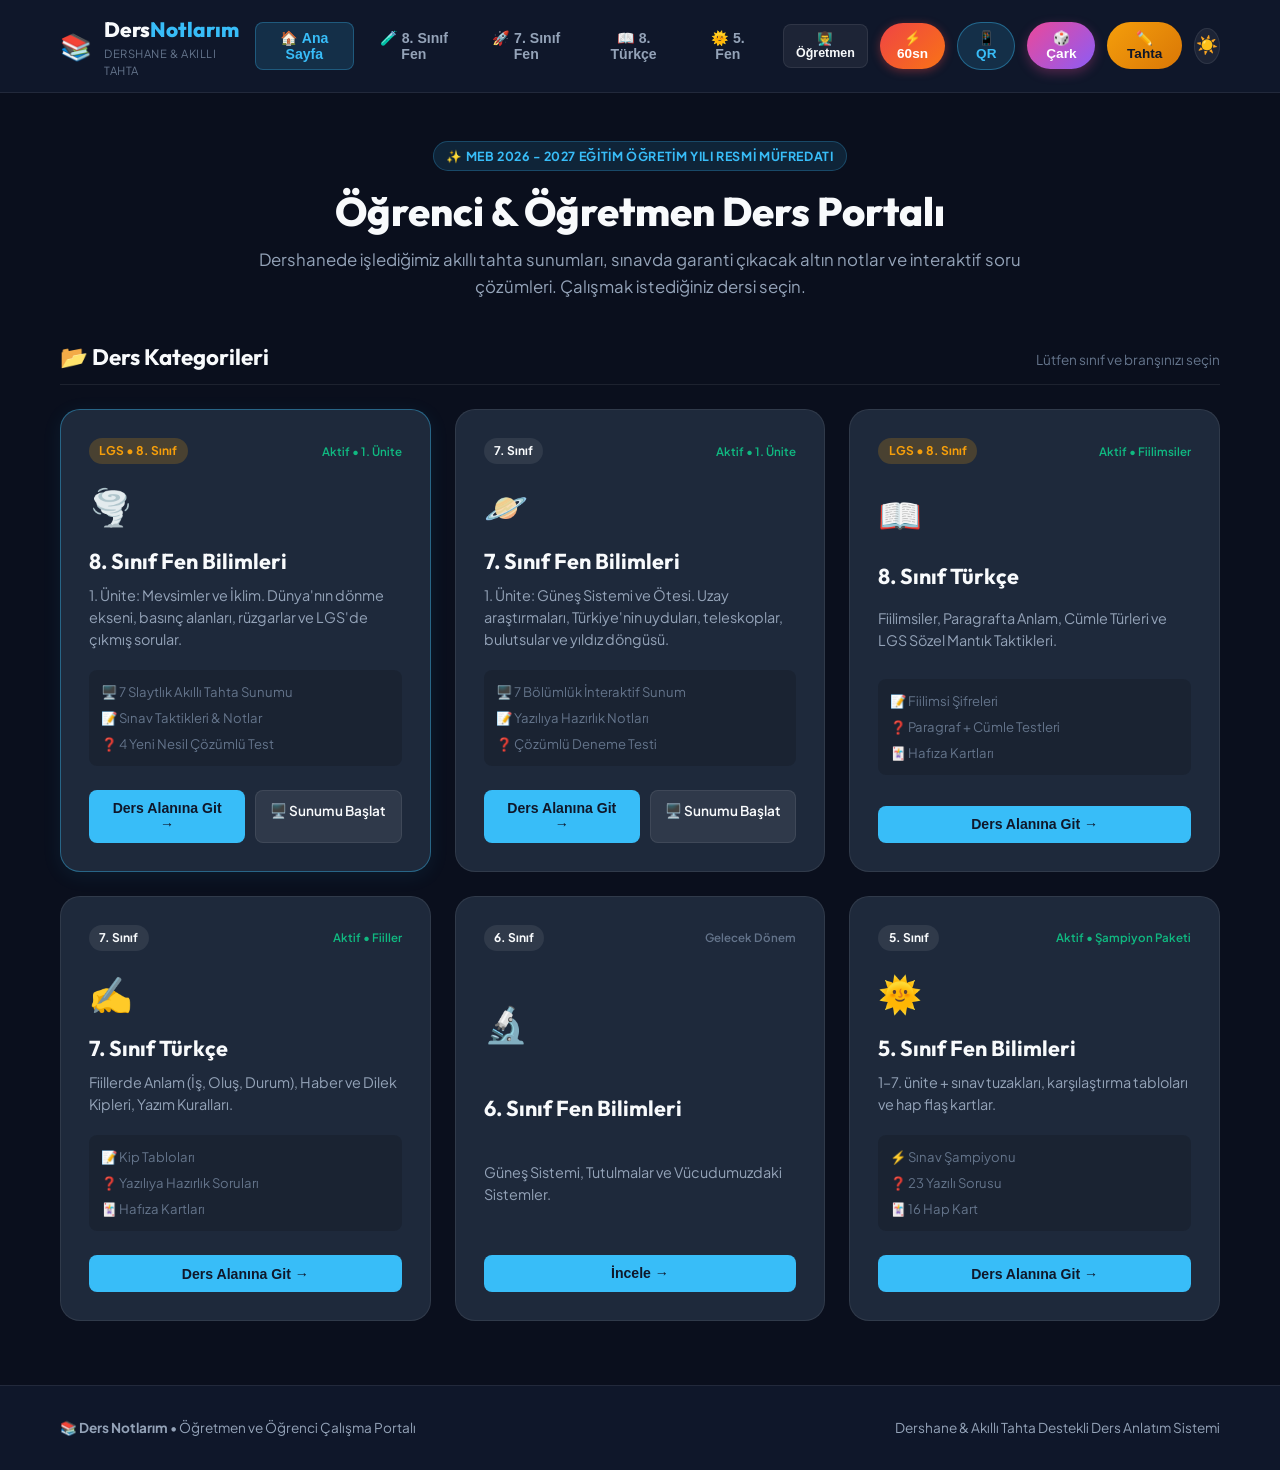
==== commit df810e89: "feat: 5. sinif Fen sinav sampiyonu, yazili prova sekmesi ve 1-2. donem sinavlari Hap tuzaklar, karsi" ====
--- a/index.html
+++ b/index.html
@@ -26,7 +26,7 @@
     <link href="https://fonts.googleapis.com/css2?family=Outfit:wght@400;500;600;700;800;900&family=Plus+Jakarta+Sans:wght@400;500;600;700&display=swap" rel="stylesheet">
     
     <!-- CSS -->
-    <link rel="stylesheet" href="css/style.css?v=5.1">
+    <link rel="stylesheet" href="css/style.css?v=5.2">
 </head>
 <body class="mode-teacher">
 
@@ -230,17 +230,17 @@
                 <div class="course-card">
                     <div class="course-card-top">
                         <span class="course-grade-badge">5. Sınıf</span>
-                        <span class="course-status-badge">Aktif &bull; 1–7. Ünite</span>
+                        <span class="course-status-badge">Aktif &bull; Şampiyon Paketi</span>
                     </div>
                     <div class="course-icon">🌞</div>
                     <h3 class="course-title">5. Sınıf Fen Bilimleri</h3>
                     <p class="course-desc">
-                        Güneş–Ay · Kuvvet · Hücre · Işık · Madde · Elektrik · Evsel atık ve Sıfır Atık.
+                        1–7. ünite + sınav tuzakları, karşılaştırma tabloları ve hap flaş kartlar.
                     </p>
                     <div class="course-features">
-                        <span>📖 23 Konu Notu</span>
+                        <span>⚡ Sınav Şampiyonu</span>
                         <span>❓ 23 Yazılı Sorusu</span>
-                        <span>🃏 28 Hafıza Kartı</span>
+                        <span>🃏 16 Hap Kart</span>
                     </div>
                     <div class="course-actions">
                         <button class="btn-course-primary" onclick="app.selectSubject('5', 'fen')">
@@ -288,6 +288,9 @@
                 </button>
                 <button class="inner-tab-btn" data-tab="tab-quiz" onclick="app.switchInnerTab('tab-quiz')">
                     ✍️ Soru Çözümü
+                </button>
+                <button class="inner-tab-btn" data-tab="tab-exams" onclick="app.switchInnerTab('tab-exams')">
+                    📄 Yazılı Prova
                 </button>
                 <button class="inner-tab-btn" data-tab="tab-curriculum" onclick="app.switchInnerTab('tab-curriculum')">
                     📅 Müfredat
@@ -658,6 +661,13 @@
                     </div>
                 </div>
 
+                <!-- SEKME: YAZILI PROVA -->
+                <div id="tab-exams" class="tab-pane">
+                    <div id="exams-container">
+                        <!-- JS ile dolacak -->
+                    </div>
+                </div>
+
                 <!-- SEKME 4: MÜFREDAT -->
                 <div id="tab-curriculum" class="tab-pane">
                     <!-- JS renderCurriculum() dinamik akordiyon ile render edilir -->
@@ -866,12 +876,12 @@
     </footer>
 
     <!-- JS -->
-    <script src="js/sound-fx.js?v=5.1"></script>
-    <script src="js/qrcode.min.js?v=5.1"></script>
-    <script src="js/data.js?v=5.1"></script>
-    <script src="js/board-tools.js?v=5.1"></script>
-    <script src="js/interactive-lab.js?v=5.1"></script>
-    <script src="js/app.js?v=5.1"></script>
+    <script src="js/sound-fx.js?v=5.2"></script>
+    <script src="js/qrcode.min.js?v=5.2"></script>
+    <script src="js/data.js?v=5.2"></script>
+    <script src="js/board-tools.js?v=5.2"></script>
+    <script src="js/interactive-lab.js?v=5.2"></script>
+    <script src="js/app.js?v=5.2"></script>
     <script>
         function toggleWheelModal() {
             const modal = document.getElementById('lucky-wheel-modal');
--- a/css/style.css
+++ b/css/style.css
@@ -2797,7 +2797,9 @@
     .notes-toolbar,
     .unit-filter-bar,
     .flash-actions,
-    .quiz-analysis-panel button {
+    .quiz-analysis-panel button,
+    .no-print,
+    .exam-toolbar {
         display: none !important;
     }
 
@@ -2811,6 +2813,7 @@
     body.print-notes-mode #tab-simulations,
     body.print-notes-mode #tab-flashcards,
     body.print-notes-mode #tab-quiz,
+    body.print-notes-mode #tab-exams,
     body.print-notes-mode #tab-curriculum {
         display: none !important;
     }
@@ -2818,6 +2821,32 @@
     body.print-notes-mode #view-course,
     body.print-notes-mode #tab-notes {
         display: block !important;
+    }
+
+    body.print-exam-mode #view-home,
+    body.print-exam-mode #tab-presentation,
+    body.print-exam-mode #tab-simulations,
+    body.print-exam-mode #tab-flashcards,
+    body.print-exam-mode #tab-quiz,
+    body.print-exam-mode #tab-notes,
+    body.print-exam-mode #tab-curriculum {
+        display: none !important;
+    }
+
+    body.print-exam-mode #view-course,
+    body.print-exam-mode #tab-exams {
+        display: block !important;
+    }
+
+    body.print-exam-mode .exam-sheet {
+        display: none !important;
+    }
+
+    body.print-exam-mode .exam-sheet.print-focus-exam {
+        display: block !important;
+        border: none;
+        box-shadow: none;
+        padding: 0;
     }
 
     body.print-single-note .note-card {
@@ -2831,11 +2860,135 @@
         box-shadow: none;
     }
 
-    .note-card {
+    .note-card,
+    .exam-question {
         break-inside: avoid;
         border: 1px solid #ccc;
         margin-bottom: 1rem;
         padding: 1rem;
     }
-}
-
+
+    .exam-answer-lines .exam-line {
+        border-bottom-color: #999 !important;
+    }
+
+    .exam-ideal-answer {
+        background: #f3f4f6 !important;
+        color: #000 !important;
+        border-color: #ccc !important;
+    }
+}
+
+/* Yazılı prova */
+.exam-sheet {
+    background: var(--bg-card);
+    border: 1px solid var(--border-color);
+    border-radius: var(--radius-md);
+    padding: 1.5rem;
+    margin-bottom: 2rem;
+}
+
+.exam-toolbar {
+    display: flex;
+    flex-wrap: wrap;
+    gap: 0.5rem;
+    margin-bottom: 1.25rem;
+}
+
+.exam-header-block h2 {
+    margin: 0 0 0.35rem;
+    font-size: 1.25rem;
+}
+
+.exam-meta {
+    color: var(--text-muted);
+    font-size: 0.88rem;
+    margin: 0 0 1rem;
+}
+
+.exam-student-fields {
+    display: flex;
+    flex-wrap: wrap;
+    gap: 1rem;
+    font-size: 0.9rem;
+    padding: 0.85rem 1rem;
+    border: 1px dashed var(--border-color);
+    border-radius: 8px;
+    margin-bottom: 1.5rem;
+}
+
+.exam-section-title {
+    font-size: 1.05rem;
+    margin: 1.5rem 0 1rem;
+    padding-bottom: 0.4rem;
+    border-bottom: 2px solid rgba(56, 189, 248, 0.35);
+    color: var(--primary);
+}
+
+.exam-question {
+    background: rgba(255, 255, 255, 0.03);
+    border: 1px solid var(--border-color);
+    border-radius: 10px;
+    padding: 1rem 1.15rem;
+    margin-bottom: 1rem;
+}
+
+.exam-q-head {
+    display: flex;
+    flex-wrap: wrap;
+    gap: 0.45rem;
+    align-items: center;
+    margin-bottom: 0.55rem;
+}
+
+.exam-points {
+    background: rgba(245, 158, 11, 0.15);
+    color: var(--accent);
+    font-size: 0.72rem;
+    font-weight: 800;
+    padding: 0.15rem 0.5rem;
+    border-radius: 9999px;
+}
+
+.exam-topic {
+    color: var(--text-muted);
+    font-size: 0.75rem;
+}
+
+.exam-scenario {
+    font-size: 0.9rem;
+    color: var(--text-muted);
+    line-height: 1.5;
+    margin: 0 0 0.65rem;
+}
+
+.exam-q-text {
+    font-weight: 700;
+    margin: 0 0 0.75rem;
+}
+
+.exam-answer-lines {
+    display: flex;
+    flex-direction: column;
+    gap: 1.1rem;
+    margin-bottom: 0.5rem;
+}
+
+.exam-line {
+    border-bottom: 1px solid var(--border-color);
+    height: 1.1rem;
+}
+
+.exam-ideal-answer {
+    margin-top: 0.85rem;
+    padding: 0.75rem 0.9rem;
+    border-radius: 8px;
+    background: rgba(16, 185, 129, 0.1);
+    border: 1px solid rgba(16, 185, 129, 0.35);
+    font-size: 0.9rem;
+}
+
+.exam-ideal-answer p {
+    margin: 0.35rem 0 0;
+}
+
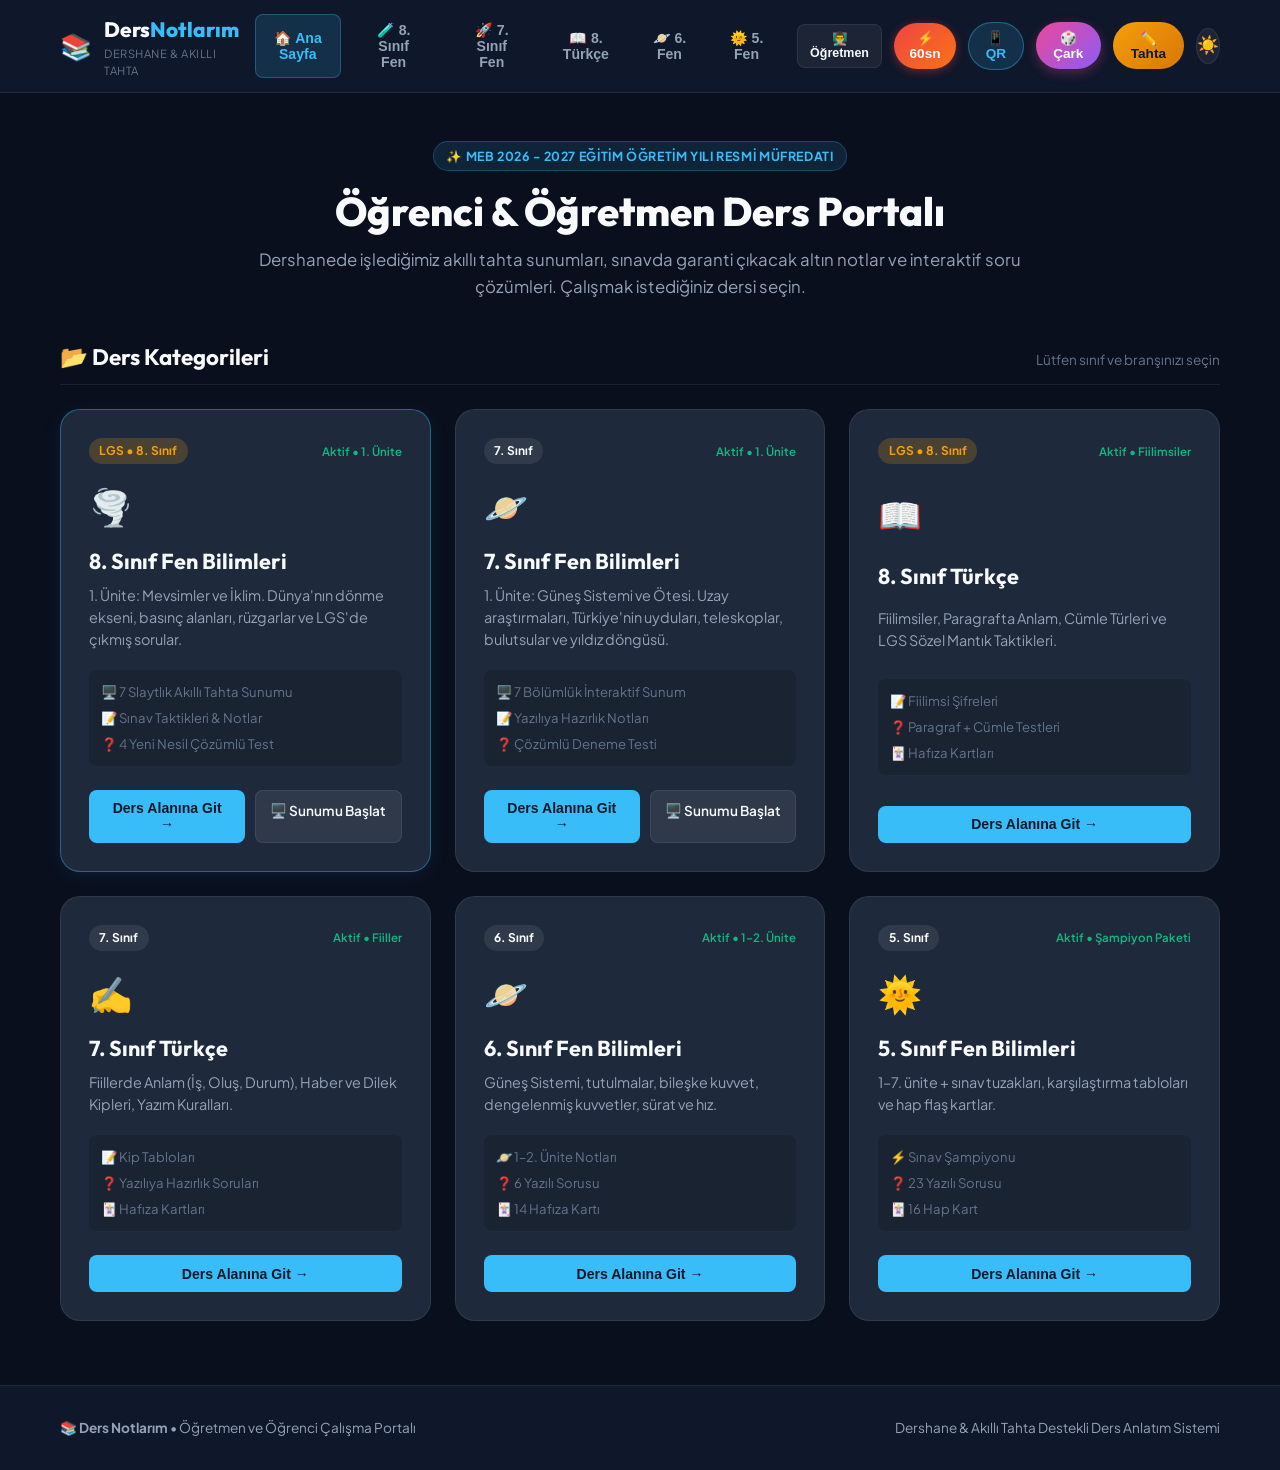
==== commit 803745ca: "feat: 4 modlu ders duzeni ve 6. sinif Fen 1-2. unitesi Ders sayfasini Ogren/Alistir/Sinav/Laboratuva" ====
--- a/index.html
+++ b/index.html
@@ -26,7 +26,7 @@
     <link href="https://fonts.googleapis.com/css2?family=Outfit:wght@400;500;600;700;800;900&family=Plus+Jakarta+Sans:wght@400;500;600;700&display=swap" rel="stylesheet">
     
     <!-- CSS -->
-    <link rel="stylesheet" href="css/style.css?v=5.2">
+    <link rel="stylesheet" href="css/style.css?v=5.5">
 </head>
 <body class="mode-teacher">
 
@@ -47,6 +47,7 @@
                 <button class="nav-btn" onclick="app.selectSubject('8', 'fen')">🧪 8. Sınıf Fen</button>
                 <button class="nav-btn" onclick="app.selectSubject('7', 'fen')">🚀 7. Sınıf Fen</button>
                 <button class="nav-btn" onclick="app.selectSubject('8', 'turkce')">📖 8. Türkçe</button>
+                <button class="nav-btn" onclick="app.selectSubject('6', 'fen')">🪐 6. Fen</button>
                 <button class="nav-btn" onclick="app.selectSubject('5', 'fen')">🌞 5. Fen</button>
             </nav>
 
@@ -78,6 +79,7 @@
             <button class="nav-btn" onclick="app.selectSubject('7', 'fen')">🚀 7. Sınıf Fen</button>
             <button class="nav-btn" onclick="app.selectSubject('8', 'turkce')">📖 8. Sınıf Türkçe</button>
             <button class="nav-btn" onclick="app.selectSubject('7', 'turkce')">✍️ 7. Sınıf Türkçe</button>
+            <button class="nav-btn" onclick="app.selectSubject('6', 'fen')">🪐 6. Sınıf Fen</button>
             <button class="nav-btn" onclick="app.selectSubject('5', 'fen')">🌞 5. Sınıf Fen</button>
             <button class="nav-btn" onclick="interactiveLab.startSpeedRun()">⚡ 60sn Hızlı Ateş</button>
             <button class="nav-btn teacher-only" onclick="interactiveLab.toggleQRModal()">📱 QR Paylaş</button>
@@ -209,19 +211,24 @@
                 </div>
 
                 <!-- KART 5: 6. SINIF FEN -->
-                <div class="course-card upcoming">
+                <div class="course-card">
                     <div class="course-card-top">
                         <span class="course-grade-badge">6. Sınıf</span>
-                        <span class="course-status-badge pending">Gelecek Dönem</span>
-                    </div>
-                    <div class="course-icon">🔬</div>
+                        <span class="course-status-badge">Aktif &bull; 1–2. Ünite</span>
+                    </div>
+                    <div class="course-icon">🪐</div>
                     <h3 class="course-title">6. Sınıf Fen Bilimleri</h3>
                     <p class="course-desc">
-                        Güneş Sistemi, Tutulmalar ve Vücudumuzdaki Sistemler.
+                        Güneş Sistemi, tutulmalar, bileşke kuvvet, dengelenmiş kuvvetler, sürat ve hız.
                     </p>
+                    <div class="course-features">
+                        <span>🪐 1–2. Ünite Notları</span>
+                        <span>❓ 6 Yazılı Sorusu</span>
+                        <span>🃏 14 Hafıza Kartı</span>
+                    </div>
                     <div class="course-actions">
                         <button class="btn-course-primary" onclick="app.selectSubject('6', 'fen')">
-                            İncele &rarr;
+                            Ders Alanına Git &rarr;
                         </button>
                     </div>
                 </div>
@@ -272,36 +279,37 @@
                 </div>
             </div>
 
-            <!-- DERS İÇİ KATEGORİ SEKMELERİ -->
-            <div class="inner-tabs">
-                <button class="inner-tab-btn active" data-tab="tab-presentation" onclick="app.switchInnerTab('tab-presentation')">
-                    🖥️ Akıllı Tahta Sunumu
-                </button>
-                <button class="inner-tab-btn" data-tab="tab-simulations" onclick="app.switchInnerTab('tab-simulations')">
-                    🎮 Canlı Fen Simülatörü
-                </button>
-                <button class="inner-tab-btn" data-tab="tab-flashcards" onclick="app.switchInnerTab('tab-flashcards')">
-                    🃏 Sınav Hafıza Kartları
-                </button>
-                <button class="inner-tab-btn" data-tab="tab-notes" onclick="app.switchInnerTab('tab-notes')">
-                    📖 Konu Notları
-                </button>
-                <button class="inner-tab-btn" data-tab="tab-quiz" onclick="app.switchInnerTab('tab-quiz')">
-                    ✍️ Soru Çözümü
-                </button>
-                <button class="inner-tab-btn" data-tab="tab-exams" onclick="app.switchInnerTab('tab-exams')">
-                    📄 Yazılı Prova
-                </button>
-                <button class="inner-tab-btn" data-tab="tab-curriculum" onclick="app.switchInnerTab('tab-curriculum')">
-                    📅 Müfredat
-                </button>
+            <!-- ANA MODLAR (4) -->
+            <div class="mode-tabs" id="mode-tabs">
+                <button class="mode-tab-btn active" data-mode="ogren" onclick="app.switchMode('ogren')">📖 Öğren</button>
+                <button class="mode-tab-btn" data-mode="alistirma" id="mode-btn-alistirma" onclick="app.switchMode('alistirma')">✍️ Alıştır</button>
+                <button class="mode-tab-btn" data-mode="sinav" id="mode-btn-sinav" onclick="app.switchMode('sinav')">📄 Sınav</button>
+                <button class="mode-tab-btn" data-mode="lab" id="mode-btn-lab" onclick="app.switchMode('lab')">🔬 Laboratuvar</button>
+            </div>
+
+            <!-- ALT SEKMELER -->
+            <div class="sub-tabs" id="sub-tabs-ogren">
+                <button class="sub-tab-btn active" data-tab="tab-notes" onclick="app.switchInnerTab('tab-notes')">Konu Notları</button>
+                <button class="sub-tab-btn" data-tab="tab-curriculum" onclick="app.switchInnerTab('tab-curriculum')">Müfredat</button>
+            </div>
+            <div class="sub-tabs" id="sub-tabs-alistirma" hidden>
+                <button class="sub-tab-btn active" data-tab="tab-flashcards" onclick="app.switchInnerTab('tab-flashcards')">Hafıza Kartları</button>
+                <button class="sub-tab-btn" data-tab="tab-quiz" onclick="app.switchInnerTab('tab-quiz')">Soru Çözümü</button>
+            </div>
+            <div class="sub-tabs" id="sub-tabs-sinav" hidden>
+                <button class="sub-tab-btn active" data-tab="tab-exams" onclick="app.switchInnerTab('tab-exams')">Yazılı Prova</button>
+                <button class="sub-tab-btn" data-tab="tab-champion" onclick="app.switchInnerTab('tab-champion')">Hap Bilgiler</button>
+            </div>
+            <div class="sub-tabs" id="sub-tabs-lab" hidden>
+                <button class="sub-tab-btn active" data-tab="tab-presentation" onclick="app.switchInnerTab('tab-presentation')">Akıllı Tahta</button>
+                <button class="sub-tab-btn" data-tab="tab-simulations" onclick="app.switchInnerTab('tab-simulations')">Simülatör</button>
             </div>
 
             <!-- SEKMELERİN İÇERİĞİ -->
             <div class="tab-contents">
                 
                 <!-- SEKME 1: SUNUM -->
-                <div id="tab-presentation" class="tab-pane active">
+                <div id="tab-presentation" class="tab-pane">
                     <div class="presentation-box" id="presentation-box-content">
                         <!-- JS ile dolacak -->
                     </div>
@@ -312,7 +320,7 @@
                     <div class="sim-wrapper">
                         
                         <!-- Simülasyon 1: 8. Sınıf Mevsim ve Dünya Simülatörü -->
-                        <div class="sim-card">
+                        <div class="sim-card" data-grades="5,7,8">
                             <div class="sim-header">
                                 <h4>🌍 İnteraktif Mevsim & Yörünge Simülatörü</h4>
                                 <span class="sim-badge">Canlı Deney</span>
@@ -362,7 +370,7 @@
                         </div>
 
                         <!-- Simülasyon: Gölge Boyu (Eksen Eğikliği) -->
-                        <div class="sim-card" style="margin-top:1.5rem;">
+                        <div class="sim-card" data-grades="5,8" style="margin-top:1.5rem;">
                             <div class="sim-header">
                                 <h4>🧍 Gölge Boyu Simülatörü (Işın Açısı)</h4>
                                 <span class="sim-badge">Eksen Eğikliği</span>
@@ -402,7 +410,7 @@
                         </div>
 
                         <!-- Simülasyon 2: Rüzgar ve Basınç Simülatörü -->
-                        <div class="sim-card" style="margin-top:1.5rem;">
+                        <div class="sim-card" data-grades="5,8" style="margin-top:1.5rem;">
                             <div class="sim-header">
                                 <h4>🌪️ İnteraktif Rüzgar & Basınç Deneyi</h4>
                                 <span class="sim-badge">Hava Hareketleri</span>
@@ -432,7 +440,7 @@
                         </div>
 
                         <!-- Simülasyon 3: Katı Basıncı Laboratuvarı (Tuğla & Sünger Deneyi) -->
-                        <div class="sim-card" style="margin-top:1.5rem;">
+                        <div class="sim-card" data-grades="8" style="margin-top:1.5rem;">
                             <div class="sim-header">
                                 <h4>🧱 Katı Basıncı Laboratuvarı (Tuğla & Sünger Çökme Deneyi)</h4>
                                 <span class="sim-badge" style="background:rgba(245,158,11,0.2); color:#f59e0b; border:1px solid rgba(245,158,11,0.4);">8. Sınıf LGS</span>
@@ -498,7 +506,7 @@
                         </div>
 
                         <!-- Simülasyon 4: Sıvı Basıncı Laboratuvarı (Derinlik, Sıvı Yoğunluğu & Manometre) -->
-                        <div class="sim-card" style="margin-top:1.5rem;">
+                        <div class="sim-card" data-grades="8" style="margin-top:1.5rem;">
                             <div class="sim-header">
                                 <h4>🧪 Sıvı Basıncı Laboratuvarı (Manometre & Sıvı Yoğunluğu)</h4>
                                 <span class="sim-badge" style="background:rgba(56,189,248,0.2); color:var(--primary); border:1px solid rgba(56,189,248,0.4);">8. Sınıf LGS</span>
@@ -564,7 +572,7 @@
                         </div>
 
                         <!-- Simülasyon 5: DNA Eşleme & Onarım Mini Oyunu (8. Sınıf) -->
-                        <div class="sim-card" style="margin-top:1.5rem;">
+                        <div class="sim-card" data-grades="8" style="margin-top:1.5rem;">
                             <div class="sim-header">
                                 <h4>🧬 DNA Eşleme & Onarım Mini Oyunu</h4>
                                 <span class="sim-badge" style="background:rgba(236,72,153,0.2); color:#ec4899; border:1px solid rgba(236,72,153,0.4);">Oyunlaştırma</span>
@@ -605,7 +613,7 @@
                         </div>
 
                         <!-- Simülasyon 6: Mitoz & Mayoz Evre Sıralama Laboratuvarı (7. Sınıf) -->
-                        <div class="sim-card" style="margin-top:1.5rem;">
+                        <div class="sim-card" data-grades="7" style="margin-top:1.5rem;">
                             <div class="sim-header">
                                 <h4>🔬 Mitoz Bölünme Evre Sıralama Laboratuvarı</h4>
                                 <span class="sim-badge" style="background:rgba(16,185,129,0.2); color:#10b981; border:1px solid rgba(16,185,129,0.4);">7. Sınıf Hücre</span>
@@ -648,7 +656,7 @@
                 </div>
 
                 <!-- SEKME 2: NOTLAR -->
-                <div id="tab-notes" class="tab-pane">
+                <div id="tab-notes" class="tab-pane active">
                     <div class="notes-grid" id="notes-container">
                         <!-- JS ile dolacak -->
                     </div>
@@ -664,6 +672,13 @@
                 <!-- SEKME: YAZILI PROVA -->
                 <div id="tab-exams" class="tab-pane">
                     <div id="exams-container">
+                        <!-- JS ile dolacak -->
+                    </div>
+                </div>
+
+                <!-- SEKME: SINAV ŞAMPİYONU HAP -->
+                <div id="tab-champion" class="tab-pane">
+                    <div id="champion-container" class="notes-grid">
                         <!-- JS ile dolacak -->
                     </div>
                 </div>
@@ -876,12 +891,12 @@
     </footer>
 
     <!-- JS -->
-    <script src="js/sound-fx.js?v=5.2"></script>
-    <script src="js/qrcode.min.js?v=5.2"></script>
-    <script src="js/data.js?v=5.2"></script>
-    <script src="js/board-tools.js?v=5.2"></script>
-    <script src="js/interactive-lab.js?v=5.2"></script>
-    <script src="js/app.js?v=5.2"></script>
+    <script src="js/sound-fx.js?v=5.5"></script>
+    <script src="js/qrcode.min.js?v=5.5"></script>
+    <script src="js/data.js?v=5.5"></script>
+    <script src="js/board-tools.js?v=5.5"></script>
+    <script src="js/interactive-lab.js?v=5.5"></script>
+    <script src="js/app.js?v=5.5"></script>
     <script>
         function toggleWheelModal() {
             const modal = document.getElementById('lucky-wheel-modal');
--- a/css/style.css
+++ b/css/style.css
@@ -442,7 +442,86 @@
     font-size: 0.9rem;
 }
 
-/* DERS İÇİ SEKMELER */
+/* DERS İÇİ SEKMELER — 4 ANA MOD + ALT PILL */
+.mode-tabs {
+    display: flex;
+    gap: 0.45rem;
+    margin: 1.25rem 0 0.65rem;
+    flex-wrap: wrap;
+    background: var(--bg-surface);
+    padding: 0.45rem;
+    border-radius: var(--radius-md);
+    border: 1px solid var(--border-color);
+}
+
+.mode-tab-btn {
+    flex: 1 1 120px;
+    background: transparent;
+    border: 1px solid transparent;
+    color: var(--text-muted);
+    padding: 0.7rem 1rem;
+    border-radius: var(--radius-sm);
+    font-size: 0.95rem;
+    font-weight: 700;
+    cursor: pointer;
+    transition: all 0.2s;
+    text-align: center;
+}
+
+.mode-tab-btn:hover {
+    color: var(--text-main);
+    background: rgba(255, 255, 255, 0.04);
+}
+
+.mode-tab-btn.active {
+    background: var(--bg-card);
+    color: var(--primary);
+    border-color: rgba(56, 189, 248, 0.35);
+    box-shadow: 0 2px 10px rgba(0, 0, 0, 0.18);
+}
+
+.mode-tab-btn[hidden] {
+    display: none !important;
+}
+
+.sub-tabs {
+    display: flex;
+    gap: 0.35rem;
+    margin: 0 0 1.25rem;
+    flex-wrap: wrap;
+    padding: 0 0.15rem;
+}
+
+.sub-tabs[hidden] {
+    display: none !important;
+}
+
+.sub-tab-btn {
+    background: rgba(255, 255, 255, 0.04);
+    border: 1px solid var(--border-color);
+    color: var(--text-muted);
+    padding: 0.35rem 0.85rem;
+    border-radius: 9999px;
+    font-size: 0.8rem;
+    font-weight: 650;
+    cursor: pointer;
+    transition: all 0.15s;
+}
+
+.sub-tab-btn:hover {
+    color: var(--text-main);
+}
+
+.sub-tab-btn.active {
+    background: rgba(56, 189, 248, 0.15);
+    color: var(--primary);
+    border-color: rgba(56, 189, 248, 0.4);
+}
+
+.sub-tab-btn[hidden] {
+    display: none !important;
+}
+
 .inner-tabs {
     display: flex;
     gap: 0.5rem;
@@ -483,6 +562,46 @@
 
 .tab-pane.active {
     display: block;
+}
+
+.unit-filter-bar {
+    display: flex;
+    gap: 0.4rem;
+    overflow-x: auto;
+    padding-bottom: 0.5rem;
+    margin-bottom: 0.5rem;
+    scrollbar-width: none;
+}
+
+.unit-filter-bar::-webkit-scrollbar {
+    display: none;
+}
+
+.note-unit-label {
+    font-size: 0.75rem;
+    color: var(--primary);
+    font-weight: 700;
+    display: block;
+    margin-bottom: 0.2rem;
+}
+
+.champion-intro {
+    margin-bottom: 0.5rem;
+}
+
+.champion-intro h3 {
+    margin: 0 0 0.25rem;
+    font-size: 1.2rem;
+}
+
+.champion-intro p {
+    margin: 0;
+    color: var(--text-muted);
+    font-size: 0.9rem;
+}
+
+.champion-card {
+    border-color: rgba(245, 158, 11, 0.35);
 }
 
 @keyframes fadeIn {
@@ -1555,6 +1674,30 @@
     }
 
     /* Ders İçi Sekmeler (Yatay Kaydırılabilir) */
+    .mode-tabs {
+        flex-wrap: nowrap;
+        overflow-x: auto;
+        -webkit-overflow-scrolling: touch;
+        scrollbar-width: none;
+    }
+
+    .mode-tabs::-webkit-scrollbar {
+        display: none;
+    }
+
+    .mode-tab-btn {
+        flex: 0 0 auto;
+        white-space: nowrap;
+        font-size: 0.85rem;
+        padding: 0.55rem 0.9rem;
+    }
+
+    .sub-tabs {
+        flex-wrap: nowrap;
+        overflow-x: auto;
+        scrollbar-width: none;
+    }
+
     .inner-tabs {
         flex-wrap: nowrap;
         overflow-x: auto;
@@ -2788,6 +2931,8 @@
     .navbar,
     .footer,
     .inner-tabs,
+    .mode-tabs,
+    .sub-tabs,
     .course-header-bar,
     .nav-actions,
     .mobile-nav-panel,
@@ -2814,6 +2959,7 @@
     body.print-notes-mode #tab-flashcards,
     body.print-notes-mode #tab-quiz,
     body.print-notes-mode #tab-exams,
+    body.print-notes-mode #tab-champion,
     body.print-notes-mode #tab-curriculum {
         display: none !important;
     }
@@ -2829,6 +2975,7 @@
     body.print-exam-mode #tab-flashcards,
     body.print-exam-mode #tab-quiz,
     body.print-exam-mode #tab-notes,
+    body.print-exam-mode #tab-champion,
     body.print-exam-mode #tab-curriculum {
         display: none !important;
     }
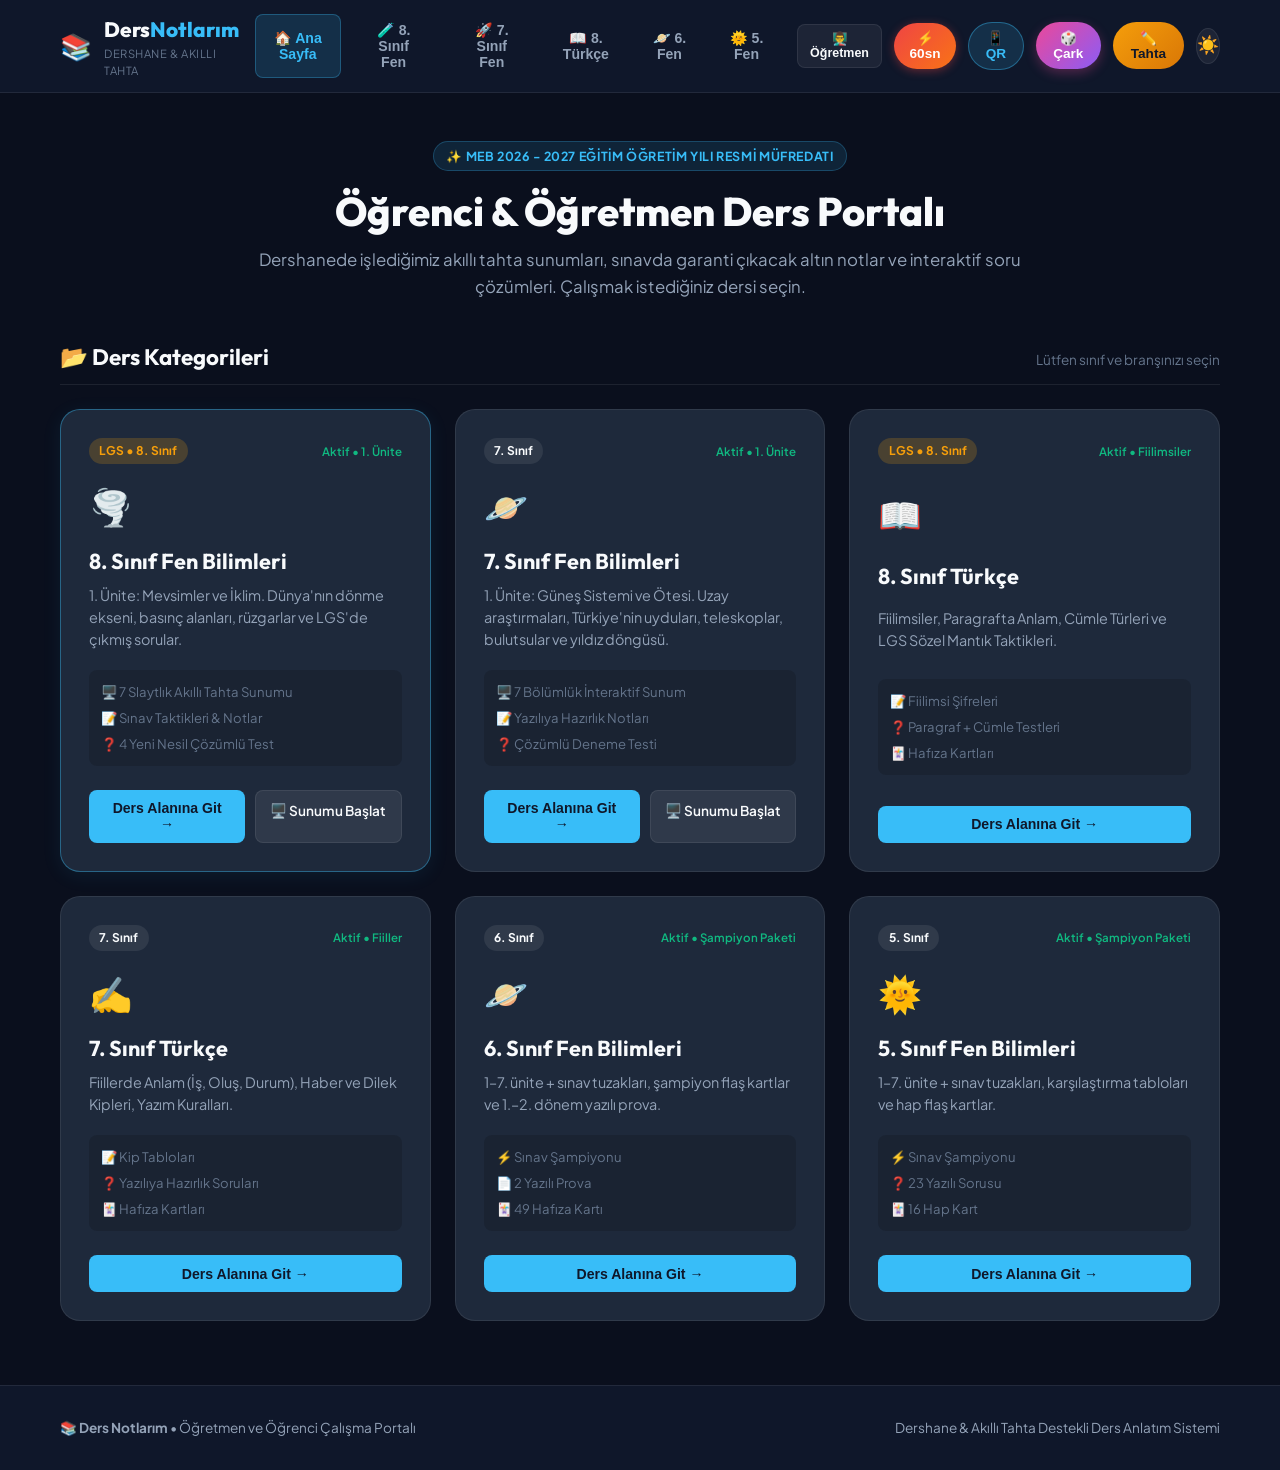
==== commit 86ad04e9: "feat: 6. sinif Fen 3-7. unitesi, sampiyon hap ve yazili prova MEB 6. sinif Fen kalan uniteleri, sina" ====
--- a/index.html
+++ b/index.html
@@ -26,7 +26,7 @@
     <link href="https://fonts.googleapis.com/css2?family=Outfit:wght@400;500;600;700;800;900&family=Plus+Jakarta+Sans:wght@400;500;600;700&display=swap" rel="stylesheet">
     
     <!-- CSS -->
-    <link rel="stylesheet" href="css/style.css?v=5.5">
+    <link rel="stylesheet" href="css/style.css?v=6.2">
 </head>
 <body class="mode-teacher">
 
@@ -214,17 +214,17 @@
                 <div class="course-card">
                     <div class="course-card-top">
                         <span class="course-grade-badge">6. Sınıf</span>
-                        <span class="course-status-badge">Aktif &bull; 1–2. Ünite</span>
+                        <span class="course-status-badge">Aktif &bull; Şampiyon Paketi</span>
                     </div>
                     <div class="course-icon">🪐</div>
                     <h3 class="course-title">6. Sınıf Fen Bilimleri</h3>
                     <p class="course-desc">
-                        Güneş Sistemi, tutulmalar, bileşke kuvvet, dengelenmiş kuvvetler, sürat ve hız.
+                        1–7. ünite + sınav tuzakları, şampiyon flaş kartlar ve 1.–2. dönem yazılı prova.
                     </p>
                     <div class="course-features">
-                        <span>🪐 1–2. Ünite Notları</span>
-                        <span>❓ 6 Yazılı Sorusu</span>
-                        <span>🃏 14 Hafıza Kartı</span>
+                        <span>⚡ Sınav Şampiyonu</span>
+                        <span>📄 2 Yazılı Prova</span>
+                        <span>🃏 49 Hafıza Kartı</span>
                     </div>
                     <div class="course-actions">
                         <button class="btn-course-primary" onclick="app.selectSubject('6', 'fen')">
@@ -891,12 +891,12 @@
     </footer>
 
     <!-- JS -->
-    <script src="js/sound-fx.js?v=5.5"></script>
-    <script src="js/qrcode.min.js?v=5.5"></script>
-    <script src="js/data.js?v=5.5"></script>
-    <script src="js/board-tools.js?v=5.5"></script>
-    <script src="js/interactive-lab.js?v=5.5"></script>
-    <script src="js/app.js?v=5.5"></script>
+    <script src="js/sound-fx.js?v=6.2"></script>
+    <script src="js/qrcode.min.js?v=6.2"></script>
+    <script src="js/data.js?v=6.2"></script>
+    <script src="js/board-tools.js?v=6.2"></script>
+    <script src="js/interactive-lab.js?v=6.2"></script>
+    <script src="js/app.js?v=6.2"></script>
     <script>
         function toggleWheelModal() {
             const modal = document.getElementById('lucky-wheel-modal');
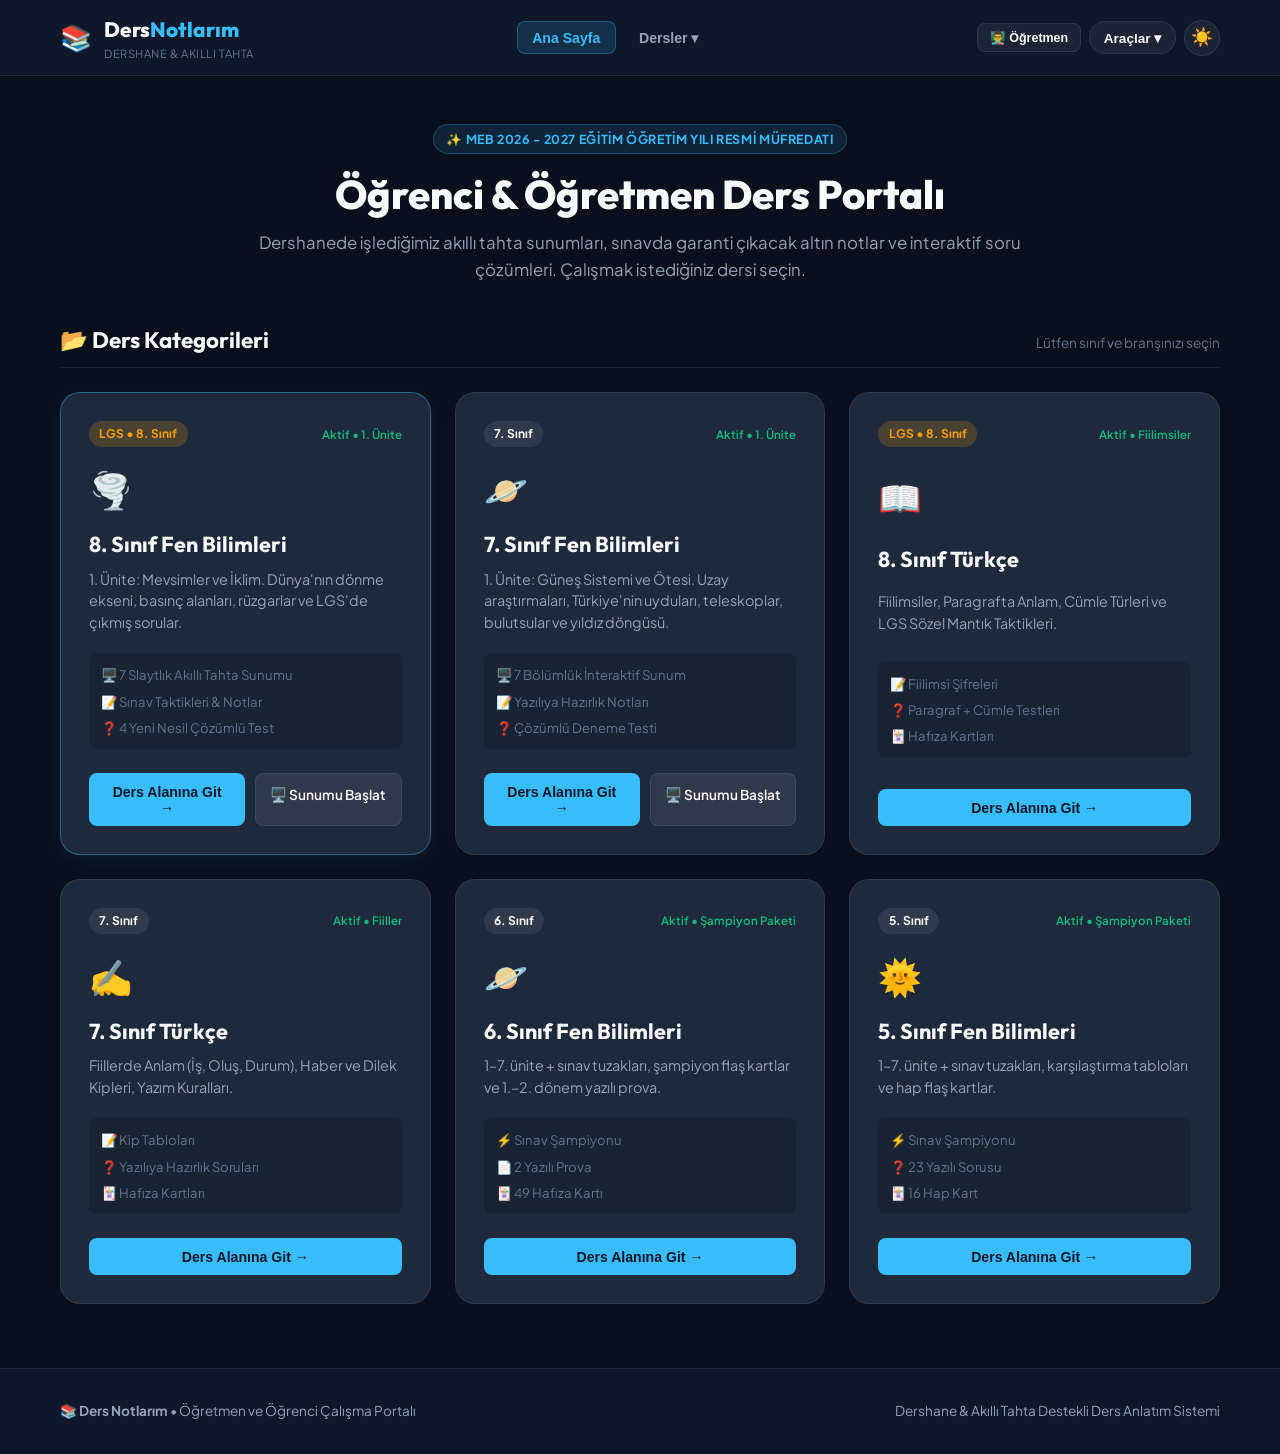
==== commit 1be886ae: "refactor: ders sayfasi UI sadelestirme Navbar'i Dersler/Araclar menulerine topla, unite pill'lerini " ====
--- a/index.html
+++ b/index.html
@@ -26,7 +26,7 @@
     <link href="https://fonts.googleapis.com/css2?family=Outfit:wght@400;500;600;700;800;900&family=Plus+Jakarta+Sans:wght@400;500;600;700&display=swap" rel="stylesheet">
     
     <!-- CSS -->
-    <link rel="stylesheet" href="css/style.css?v=6.2">
+    <link rel="stylesheet" href="css/style.css?v=6.3">
 </head>
 <body class="mode-teacher">
 
@@ -43,28 +43,35 @@
 
             <!-- Navigasyon (masaüstü) -->
             <nav class="nav-links desktop-nav">
-                <button class="nav-btn active" id="nav-btn-home" onclick="app.showHome()">🏠 Ana Sayfa</button>
-                <button class="nav-btn" onclick="app.selectSubject('8', 'fen')">🧪 8. Sınıf Fen</button>
-                <button class="nav-btn" onclick="app.selectSubject('7', 'fen')">🚀 7. Sınıf Fen</button>
-                <button class="nav-btn" onclick="app.selectSubject('8', 'turkce')">📖 8. Türkçe</button>
-                <button class="nav-btn" onclick="app.selectSubject('6', 'fen')">🪐 6. Fen</button>
-                <button class="nav-btn" onclick="app.selectSubject('5', 'fen')">🌞 5. Fen</button>
+                <button class="nav-btn active" id="nav-btn-home" onclick="app.showHome()">Ana Sayfa</button>
+                <div class="nav-dropdown" id="courses-dropdown">
+                    <button type="button" class="nav-btn nav-dropdown-toggle" id="courses-toggle" aria-expanded="false" onclick="app.toggleNavDropdown('courses-dropdown')">
+                        Dersler ▾
+                    </button>
+                    <div class="nav-dropdown-menu" role="menu">
+                        <button type="button" role="menuitem" onclick="app.selectSubject('8', 'fen')">8. Sınıf Fen (LGS)</button>
+                        <button type="button" role="menuitem" onclick="app.selectSubject('7', 'fen')">7. Sınıf Fen</button>
+                        <button type="button" role="menuitem" onclick="app.selectSubject('6', 'fen')">6. Sınıf Fen</button>
+                        <button type="button" role="menuitem" onclick="app.selectSubject('5', 'fen')">5. Sınıf Fen</button>
+                        <button type="button" role="menuitem" onclick="app.selectSubject('8', 'turkce')">8. Sınıf Türkçe</button>
+                        <button type="button" role="menuitem" onclick="app.selectSubject('7', 'turkce')">7. Sınıf Türkçe</button>
+                    </div>
+                </div>
             </nav>
 
             <div class="nav-actions">
                 <button class="btn-mode-toggle" id="mode-toggle-btn" title="Öğretmen / Öğrenci modu">👨‍🏫 Öğretmen</button>
-                <button class="btn-speedrun-toggle" onclick="interactiveLab.startSpeedRun()" title="60 Saniye Hızlı Ateş LGS Yarışması">
-                    ⚡ 60sn
-                </button>
-                <button class="btn-qr-toggle teacher-only" onclick="interactiveLab.toggleQRModal()" title="Tahtadan Telefona QR Kod Paylaşımı">
-                    📱 QR
-                </button>
-                <button class="btn-wheel-toggle teacher-only" onclick="toggleWheelModal()" title="Rastgele Öğrenci / Soru Seçici Çark">
-                    🎲 Çark
-                </button>
-                <button class="btn-board-toggle teacher-only" id="btn-toggle-smartboard-ui" onclick="toggleSmartBoardToolbar()">
-                    ✏️ Tahta
-                </button>
+                <div class="nav-dropdown" id="tools-dropdown">
+                    <button type="button" class="btn-tools-toggle" id="tools-toggle" aria-expanded="false" onclick="app.toggleNavDropdown('tools-dropdown')">
+                        Araçlar ▾
+                    </button>
+                    <div class="nav-dropdown-menu tools-menu" role="menu">
+                        <button type="button" role="menuitem" onclick="interactiveLab.startSpeedRun(); app.closeNavDropdowns()">⚡ 60sn Hızlı Ateş</button>
+                        <button type="button" role="menuitem" class="teacher-only" onclick="interactiveLab.toggleQRModal(); app.closeNavDropdowns()">📱 QR Paylaş</button>
+                        <button type="button" role="menuitem" class="teacher-only" onclick="toggleWheelModal(); app.closeNavDropdowns()">🎲 Çark</button>
+                        <button type="button" role="menuitem" class="teacher-only" id="btn-toggle-smartboard-ui" onclick="toggleSmartBoardToolbar(); app.closeNavDropdowns()">✏️ Tahta</button>
+                    </div>
+                </div>
                 <button class="theme-toggle-btn" id="theme-toggle-btn" title="Karanlık/Aydınlık Tema">
                     ☀️
                 </button>
@@ -74,17 +81,19 @@
 
         <!-- Mobil menü paneli -->
         <div class="mobile-nav-panel" id="mobile-nav-panel">
-            <button class="nav-btn" onclick="app.showHome()">🏠 Ana Sayfa</button>
-            <button class="nav-btn" onclick="app.selectSubject('8', 'fen')">🧪 8. Sınıf Fen (LGS)</button>
-            <button class="nav-btn" onclick="app.selectSubject('7', 'fen')">🚀 7. Sınıf Fen</button>
-            <button class="nav-btn" onclick="app.selectSubject('8', 'turkce')">📖 8. Sınıf Türkçe</button>
-            <button class="nav-btn" onclick="app.selectSubject('7', 'turkce')">✍️ 7. Sınıf Türkçe</button>
-            <button class="nav-btn" onclick="app.selectSubject('6', 'fen')">🪐 6. Sınıf Fen</button>
-            <button class="nav-btn" onclick="app.selectSubject('5', 'fen')">🌞 5. Sınıf Fen</button>
+            <button class="nav-btn" onclick="app.showHome()">Ana Sayfa</button>
+            <p class="mobile-nav-label">Dersler</p>
+            <button class="nav-btn" onclick="app.selectSubject('8', 'fen')">8. Sınıf Fen (LGS)</button>
+            <button class="nav-btn" onclick="app.selectSubject('7', 'fen')">7. Sınıf Fen</button>
+            <button class="nav-btn" onclick="app.selectSubject('6', 'fen')">6. Sınıf Fen</button>
+            <button class="nav-btn" onclick="app.selectSubject('5', 'fen')">5. Sınıf Fen</button>
+            <button class="nav-btn" onclick="app.selectSubject('8', 'turkce')">8. Sınıf Türkçe</button>
+            <button class="nav-btn" onclick="app.selectSubject('7', 'turkce')">7. Sınıf Türkçe</button>
+            <p class="mobile-nav-label">Araçlar</p>
             <button class="nav-btn" onclick="interactiveLab.startSpeedRun()">⚡ 60sn Hızlı Ateş</button>
             <button class="nav-btn teacher-only" onclick="interactiveLab.toggleQRModal()">📱 QR Paylaş</button>
-            <button class="nav-btn teacher-only" onclick="toggleWheelModal()">🎲 Çarkıfelek</button>
-            <button class="nav-btn teacher-only" onclick="toggleSmartBoardToolbar()">✏️ Tahta Kalemi</button>
+            <button class="nav-btn teacher-only" onclick="toggleWheelModal()">🎲 Çark</button>
+            <button class="nav-btn teacher-only" onclick="toggleSmartBoardToolbar()">✏️ Tahta</button>
         </div>
     </header>
 
@@ -281,27 +290,27 @@
 
             <!-- ANA MODLAR (4) -->
             <div class="mode-tabs" id="mode-tabs">
-                <button class="mode-tab-btn active" data-mode="ogren" onclick="app.switchMode('ogren')">📖 Öğren</button>
-                <button class="mode-tab-btn" data-mode="alistirma" id="mode-btn-alistirma" onclick="app.switchMode('alistirma')">✍️ Alıştır</button>
-                <button class="mode-tab-btn" data-mode="sinav" id="mode-btn-sinav" onclick="app.switchMode('sinav')">📄 Sınav</button>
-                <button class="mode-tab-btn" data-mode="lab" id="mode-btn-lab" onclick="app.switchMode('lab')">🔬 Laboratuvar</button>
+                <button class="mode-tab-btn active" data-mode="ogren" onclick="app.switchMode('ogren')">Öğren</button>
+                <button class="mode-tab-btn" data-mode="alistirma" id="mode-btn-alistirma" onclick="app.switchMode('alistirma')">Alıştır</button>
+                <button class="mode-tab-btn" data-mode="sinav" id="mode-btn-sinav" onclick="app.switchMode('sinav')">Sınav</button>
+                <button class="mode-tab-btn" data-mode="lab" id="mode-btn-lab" onclick="app.switchMode('lab')">Laboratuvar</button>
             </div>
 
             <!-- ALT SEKMELER -->
             <div class="sub-tabs" id="sub-tabs-ogren">
-                <button class="sub-tab-btn active" data-tab="tab-notes" onclick="app.switchInnerTab('tab-notes')">Konu Notları</button>
+                <button class="sub-tab-btn active" data-tab="tab-notes" onclick="app.switchInnerTab('tab-notes')">Notlar</button>
                 <button class="sub-tab-btn" data-tab="tab-curriculum" onclick="app.switchInnerTab('tab-curriculum')">Müfredat</button>
             </div>
             <div class="sub-tabs" id="sub-tabs-alistirma" hidden>
-                <button class="sub-tab-btn active" data-tab="tab-flashcards" onclick="app.switchInnerTab('tab-flashcards')">Hafıza Kartları</button>
-                <button class="sub-tab-btn" data-tab="tab-quiz" onclick="app.switchInnerTab('tab-quiz')">Soru Çözümü</button>
+                <button class="sub-tab-btn active" data-tab="tab-flashcards" onclick="app.switchInnerTab('tab-flashcards')">Kartlar</button>
+                <button class="sub-tab-btn" data-tab="tab-quiz" onclick="app.switchInnerTab('tab-quiz')">Test</button>
             </div>
             <div class="sub-tabs" id="sub-tabs-sinav" hidden>
-                <button class="sub-tab-btn active" data-tab="tab-exams" onclick="app.switchInnerTab('tab-exams')">Yazılı Prova</button>
-                <button class="sub-tab-btn" data-tab="tab-champion" onclick="app.switchInnerTab('tab-champion')">Hap Bilgiler</button>
+                <button class="sub-tab-btn active" data-tab="tab-exams" onclick="app.switchInnerTab('tab-exams')">Yazılı</button>
+                <button class="sub-tab-btn" data-tab="tab-champion" onclick="app.switchInnerTab('tab-champion')">Hap</button>
             </div>
             <div class="sub-tabs" id="sub-tabs-lab" hidden>
-                <button class="sub-tab-btn active" data-tab="tab-presentation" onclick="app.switchInnerTab('tab-presentation')">Akıllı Tahta</button>
+                <button class="sub-tab-btn active" data-tab="tab-presentation" onclick="app.switchInnerTab('tab-presentation')">Sunum</button>
                 <button class="sub-tab-btn" data-tab="tab-simulations" onclick="app.switchInnerTab('tab-simulations')">Simülatör</button>
             </div>
 
@@ -657,7 +666,7 @@
 
                 <!-- SEKME 2: NOTLAR -->
                 <div id="tab-notes" class="tab-pane active">
-                    <div class="notes-grid" id="notes-container">
+                    <div class="notes-panel" id="notes-container">
                         <!-- JS ile dolacak -->
                     </div>
                 </div>
@@ -891,12 +900,12 @@
     </footer>
 
     <!-- JS -->
-    <script src="js/sound-fx.js?v=6.2"></script>
-    <script src="js/qrcode.min.js?v=6.2"></script>
-    <script src="js/data.js?v=6.2"></script>
-    <script src="js/board-tools.js?v=6.2"></script>
-    <script src="js/interactive-lab.js?v=6.2"></script>
-    <script src="js/app.js?v=6.2"></script>
+    <script src="js/sound-fx.js?v=6.3"></script>
+    <script src="js/qrcode.min.js?v=6.3"></script>
+    <script src="js/data.js?v=6.3"></script>
+    <script src="js/board-tools.js?v=6.3"></script>
+    <script src="js/interactive-lab.js?v=6.3"></script>
+    <script src="js/app.js?v=6.3"></script>
     <script>
         function toggleWheelModal() {
             const modal = document.getElementById('lucky-wheel-modal');
--- a/css/style.css
+++ b/css/style.css
@@ -151,7 +151,82 @@
 .nav-actions {
     display: flex;
     align-items: center;
-    gap: 0.75rem;
+    gap: 0.5rem;
+}
+
+.nav-dropdown {
+    position: relative;
+}
+
+.nav-dropdown-menu {
+    display: none;
+    position: absolute;
+    top: calc(100% + 0.4rem);
+    left: 0;
+    min-width: 12.5rem;
+    background: var(--bg-card);
+    border: 1px solid var(--border-color);
+    border-radius: var(--radius-md);
+    padding: 0.35rem;
+    box-shadow: 0 12px 32px rgba(0, 0, 0, 0.35);
+    z-index: 1200;
+}
+
+.nav-dropdown.tools-menu .nav-dropdown-menu,
+.nav-dropdown .tools-menu,
+.nav-dropdown#tools-dropdown .nav-dropdown-menu {
+    left: auto;
+    right: 0;
+}
+
+.nav-dropdown.open .nav-dropdown-menu {
+    display: flex;
+    flex-direction: column;
+    gap: 0.15rem;
+}
+
+.nav-dropdown-menu button {
+    background: transparent;
+    border: none;
+    color: var(--text-main);
+    text-align: left;
+    padding: 0.55rem 0.75rem;
+    border-radius: var(--radius-sm);
+    font-size: 0.88rem;
+    font-weight: 600;
+    cursor: pointer;
+    width: 100%;
+}
+
+.nav-dropdown-menu button:hover {
+    background: rgba(56, 189, 248, 0.12);
+    color: var(--primary);
+}
+
+.btn-tools-toggle {
+    background: rgba(255, 255, 255, 0.06);
+    color: var(--text-main);
+    border: 1px solid var(--border-color);
+    font-weight: 700;
+    font-size: 0.85rem;
+    padding: 0.45rem 0.85rem;
+    border-radius: var(--radius-full);
+    cursor: pointer;
+}
+
+.btn-tools-toggle:hover {
+    border-color: rgba(56, 189, 248, 0.35);
+    color: var(--primary);
+}
+
+.mobile-nav-label {
+    margin: 0.75rem 0 0.25rem;
+    padding: 0 0.25rem;
+    font-size: 0.7rem;
+    font-weight: 800;
+    letter-spacing: 0.06em;
+    text-transform: uppercase;
+    color: var(--text-muted);
 }
 
 .btn-wheel-toggle {
@@ -395,11 +470,17 @@
    2. DERS DETAY GÖRÜNÜMÜ (COURSE VIEW)
    =================================================== */
 .course-header-bar {
-    padding: 1.75rem 0 1.25rem;
-    display: flex;
-    align-items: center;
-    gap: 1.5rem;
-    border-bottom: 1px solid var(--border-color);
+    padding: 1rem 0 0.75rem;
+    display: flex;
+    align-items: flex-start;
+    gap: 1rem;
+    border-bottom: none;
+}
+
+.detail-desc {
+    color: var(--text-muted);
+    font-size: 0.82rem;
+    margin: 0.2rem 0 0;
 }
 
 .btn-back-home {
@@ -433,51 +514,50 @@
 }
 
 .detail-title {
-    font-size: 1.75rem;
+    font-size: 1.45rem;
     font-family: var(--font-heading);
-}
-
-.detail-desc {
-    color: var(--text-muted);
-    font-size: 0.9rem;
+    margin: 0;
 }
 
 /* DERS İÇİ SEKMELER — 4 ANA MOD + ALT PILL */
 .mode-tabs {
     display: flex;
-    gap: 0.45rem;
-    margin: 1.25rem 0 0.65rem;
+    gap: 0.35rem;
+    margin: 0.85rem 0 0.4rem;
     flex-wrap: wrap;
-    background: var(--bg-surface);
-    padding: 0.45rem;
-    border-radius: var(--radius-md);
-    border: 1px solid var(--border-color);
+    background: transparent;
+    padding: 0;
+    border: none;
+    border-bottom: 1px solid var(--border-color);
+    border-radius: 0;
 }
 
 .mode-tab-btn {
-    flex: 1 1 120px;
+    flex: 0 1 auto;
     background: transparent;
-    border: 1px solid transparent;
+    border: none;
+    border-bottom: 2px solid transparent;
     color: var(--text-muted);
-    padding: 0.7rem 1rem;
-    border-radius: var(--radius-sm);
-    font-size: 0.95rem;
-    font-weight: 700;
-    cursor: pointer;
-    transition: all 0.2s;
+    padding: 0.65rem 0.9rem;
+    border-radius: 0;
+    font-size: 0.92rem;
+    font-weight: 700;
+    cursor: pointer;
+    transition: color 0.15s, border-color 0.15s;
     text-align: center;
+    margin-bottom: -1px;
 }
 
 .mode-tab-btn:hover {
     color: var(--text-main);
-    background: rgba(255, 255, 255, 0.04);
+    background: transparent;
 }
 
 .mode-tab-btn.active {
-    background: var(--bg-card);
+    background: transparent;
     color: var(--primary);
-    border-color: rgba(56, 189, 248, 0.35);
-    box-shadow: 0 2px 10px rgba(0, 0, 0, 0.18);
+    border-bottom-color: var(--primary);
+    box-shadow: none;
 }
 
 .mode-tab-btn[hidden] {
@@ -486,10 +566,10 @@
 
 .sub-tabs {
     display: flex;
-    gap: 0.35rem;
-    margin: 0 0 1.25rem;
+    gap: 0.25rem;
+    margin: 0.55rem 0 0.85rem;
     flex-wrap: wrap;
-    padding: 0 0.15rem;
+    padding: 0;
 }
 
 .sub-tabs[hidden] {
@@ -497,25 +577,26 @@
 }
 
 .sub-tab-btn {
-    background: rgba(255, 255, 255, 0.04);
-    border: 1px solid var(--border-color);
+    background: transparent;
+    border: none;
     color: var(--text-muted);
-    padding: 0.35rem 0.85rem;
-    border-radius: 9999px;
-    font-size: 0.8rem;
-    font-weight: 650;
-    cursor: pointer;
-    transition: all 0.15s;
+    padding: 0.25rem 0.55rem;
+    border-radius: 4px;
+    font-size: 0.78rem;
+    font-weight: 600;
+    cursor: pointer;
+    transition: color 0.15s, background 0.15s;
 }
 
 .sub-tab-btn:hover {
     color: var(--text-main);
+    background: rgba(255, 255, 255, 0.04);
 }
 
 .sub-tab-btn.active {
-    background: rgba(56, 189, 248, 0.15);
+    background: rgba(56, 189, 248, 0.12);
     color: var(--primary);
-    border-color: rgba(56, 189, 248, 0.4);
+    border: none;
 }
 
 .sub-tab-btn[hidden] {
@@ -701,73 +782,168 @@
 }
 
 .unit-pill {
-    background: rgba(255, 255, 255, 0.06);
+    background: transparent;
     border: 1px solid var(--border-color);
     color: var(--text-muted);
-    padding: 0.45rem 1rem;
-    border-radius: var(--radius-full);
-    font-size: 0.85rem;
+    padding: 0.35rem 0.7rem;
+    border-radius: 9999px;
+    font-size: 0.78rem;
     font-weight: 600;
     cursor: pointer;
     white-space: nowrap;
-    transition: all 0.2s;
+    transition: all 0.15s;
 }
 
 .unit-pill:hover {
-    background: rgba(255, 255, 255, 0.12);
+    background: rgba(255, 255, 255, 0.06);
     color: var(--text-main);
 }
 
 .unit-pill.active {
-    background: var(--primary);
-    color: #0f172a;
-    border-color: var(--primary);
+    background: rgba(56, 189, 248, 0.16);
+    color: var(--primary);
+    border-color: rgba(56, 189, 248, 0.4);
     font-weight: 700;
 }
 
 /* NOTLAR */
+.notes-panel {
+    margin-bottom: 2.5rem;
+}
+
+.notes-toolbar {
+    display: flex;
+    align-items: flex-start;
+    justify-content: space-between;
+    gap: 0.75rem;
+    margin-bottom: 0.85rem;
+    flex-wrap: wrap;
+}
+
+.notes-toolbar-left {
+    flex: 1 1 220px;
+    min-width: 0;
+}
+
+.notes-toolbar-right {
+    display: flex;
+    align-items: center;
+    gap: 0.5rem;
+    flex-shrink: 0;
+}
+
+.btn-linkish {
+    background: none;
+    border: none;
+    color: var(--primary);
+    font-size: 0.8rem;
+    font-weight: 700;
+    cursor: pointer;
+    padding: 0.35rem 0.25rem;
+}
+
+.btn-linkish:hover {
+    text-decoration: underline;
+}
+
 .notes-grid {
     display: grid;
-    grid-template-columns: repeat(auto-fill, minmax(360px, 1fr));
-    gap: 1.25rem;
-    margin-bottom: 3rem;
+    grid-template-columns: repeat(auto-fill, minmax(320px, 1fr));
+    gap: 1rem;
+    margin-bottom: 0;
 }
 
 .note-card {
     background: var(--bg-card);
-    border: 1px solid var(--border-color);
-    border-radius: var(--radius-md);
-    padding: 1.5rem;
+    border: 1px solid rgba(148, 163, 184, 0.12);
+    border-radius: 12px;
+    padding: 1.1rem 1.15rem;
     display: flex;
     flex-direction: column;
-    justify-content: space-between;
+    gap: 0.65rem;
 }
 
 .note-top {
     display: flex;
     justify-content: space-between;
     align-items: flex-start;
-    margin-bottom: 0.75rem;
+    margin-bottom: 0;
+    gap: 0.5rem;
 }
 
 .note-top h4 {
-    font-size: 1.15rem;
+    font-size: 1.05rem;
     font-family: var(--font-heading);
+    margin: 0.15rem 0 0;
+    line-height: 1.3;
 }
 
 .note-tag {
-    font-size: 0.7rem;
-    background: rgba(56, 189, 248, 0.15);
+    font-size: 0.65rem;
+    background: rgba(56, 189, 248, 0.12);
     color: var(--primary);
-    padding: 0.15rem 0.5rem;
-    border-radius: var(--radius-full);
-    font-weight: 700;
+    padding: 0.12rem 0.45rem;
+    border-radius: 6px;
+    font-weight: 700;
+    flex-shrink: 0;
 }
 
 .note-body {
     color: var(--text-muted);
-    font-size: 0.9rem;
-    line-height: 1.6;
+    font-size: 0.88rem;
+    line-height: 1.55;
+    max-height: 9.5rem;
+    overflow: hidden;
+    position: relative;
+}
+
+.note-card.is-expanded .note-body {
+    max-height: none;
+}
+
+.note-card:not(.is-expanded) .note-body::after {
+    content: '';
+    position: absolute;
+    left: 0;
+    right: 0;
+    bottom: 0;
+    height: 2.5rem;
+    background: linear-gradient(transparent, var(--bg-card));
+    pointer-events: none;
+}
+
+.note-bottom {
+    display: flex;
+    justify-content: space-between;
+    align-items: center;
+    gap: 0.5rem;
+    margin-top: auto;
+    padding-top: 0.55rem;
+    border-top: 1px solid rgba(148, 163, 184, 0.1);
+    font-size: 0.78rem;
+    color: var(--text-muted);
+}
+
+.note-bottom-actions {
+    display: flex;
+    gap: 0.35rem;
+    align-items: center;
+}
+
+.btn-note-expand {
+    background: transparent;
+    border: 1px solid var(--border-color);
+    color: var(--text-main);
+    font-size: 0.72rem;
+    font-weight: 700;
+    padding: 0.28rem 0.55rem;
+    border-radius: 9999px;
+    cursor: pointer;
+}
+
+.btn-note-expand:hover {
+    border-color: var(--primary);
+    color: var(--primary);
 }
 
 .note-highlight {
@@ -825,17 +1001,6 @@
 
 .comp-card.warm {
     background: rgba(245, 158, 11, 0.08);
-}
-
-.note-bottom {
-    margin-top: 1rem;
-    padding-top: 0.75rem;
-    border-top: 1px solid var(--border-color);
-    display: flex;
-    justify-content: space-between;
-    align-items: center;
-    font-size: 0.78rem;
-    color: var(--text-dim);
 }
 
 .btn-print {
@@ -2900,8 +3065,11 @@
 
 .notes-toolbar {
     display: flex;
-    justify-content: flex-end;
-    margin-bottom: 0.5rem;
+    align-items: flex-start;
+    justify-content: space-between;
+    gap: 0.75rem;
+    margin-bottom: 0.85rem;
+    flex-wrap: wrap;
 }
 
 @media (max-width: 900px) {
@@ -2915,10 +3083,7 @@
         justify-content: center;
     }
 
-    .nav-actions .btn-speedrun-toggle,
-    .nav-actions .btn-qr-toggle,
-    .nav-actions .btn-wheel-toggle,
-    .nav-actions .btn-board-toggle {
+    .nav-actions .btn-tools-toggle {
         display: none;
     }
 
@@ -2928,6 +3093,15 @@
 }
 
 @media print {
+    .note-card .note-body {
+        max-height: none !important;
+        overflow: visible !important;
+    }
+    .note-card .note-body::after,
+    .btn-note-expand {
+        display: none !important;
+    }
+
     .navbar,
     .footer,
     .inner-tabs,
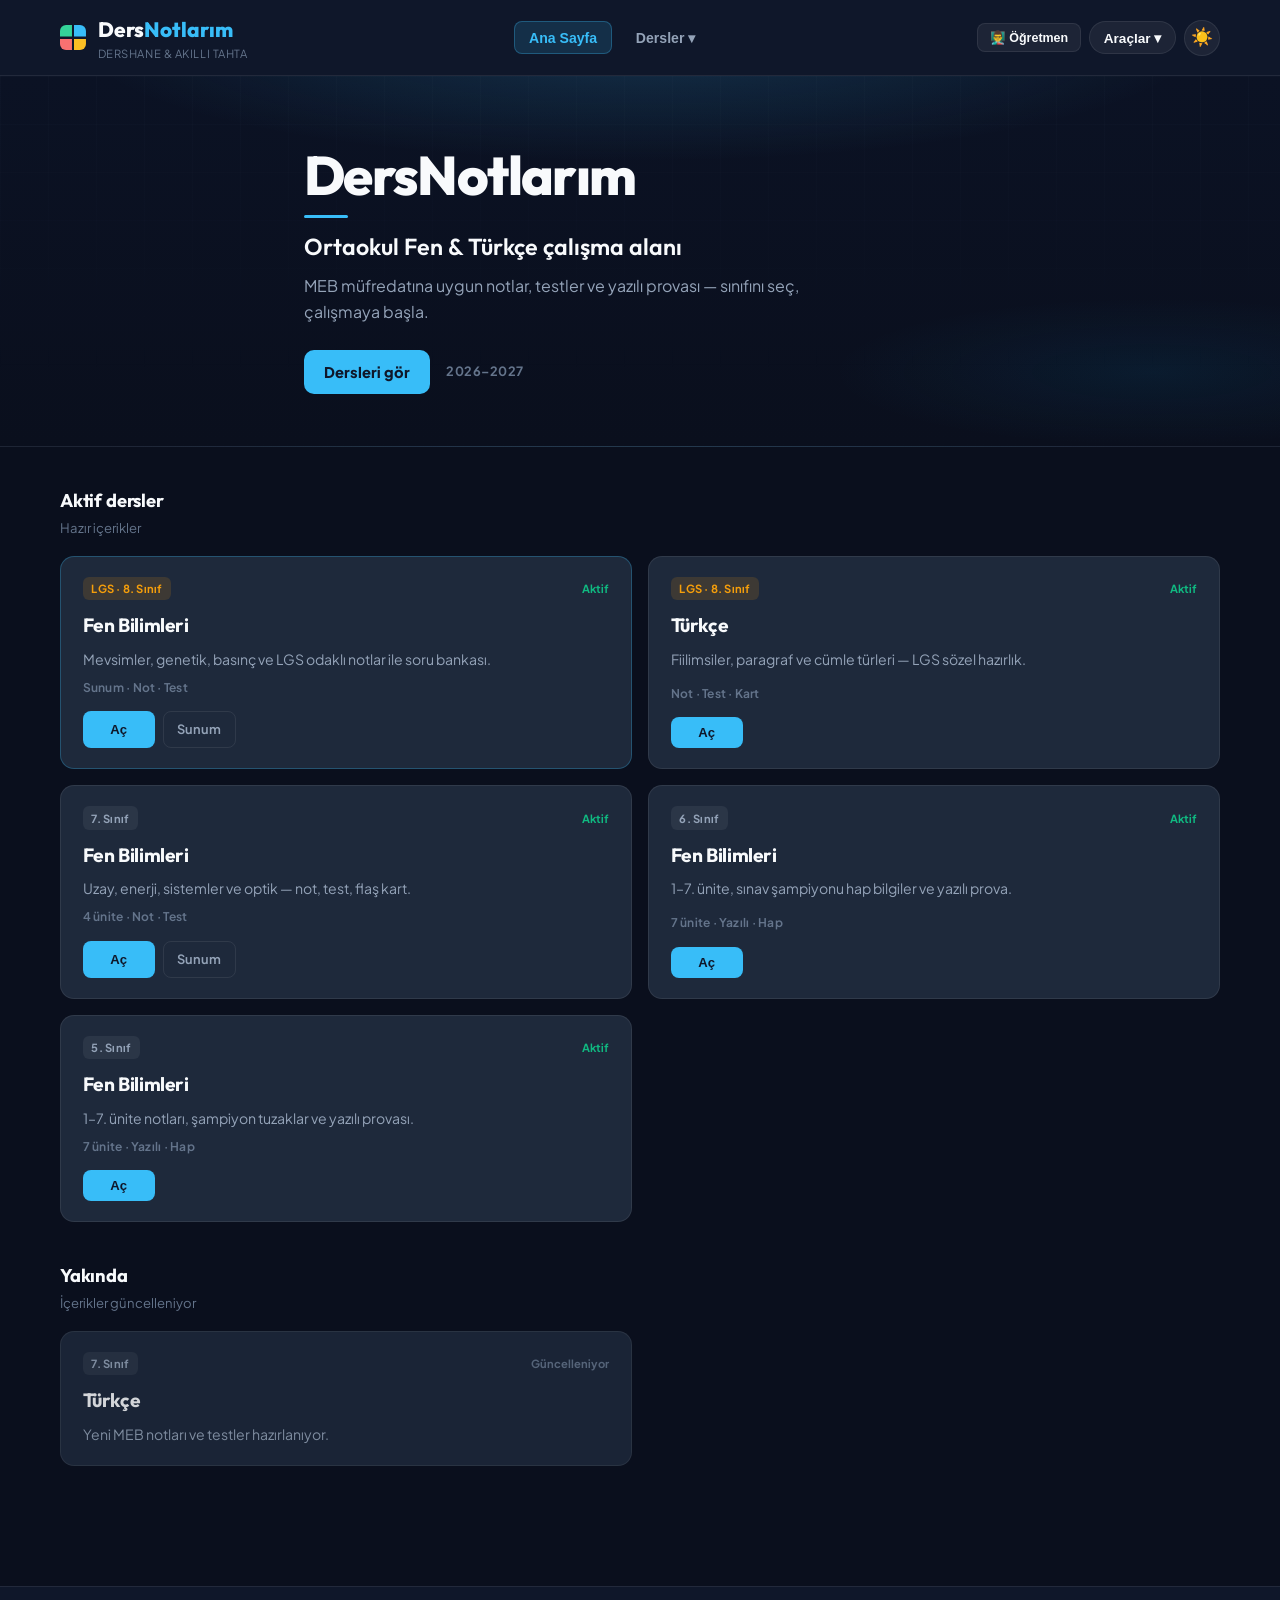
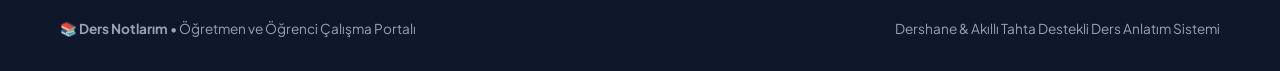
==== commit c7853661: "feat: ana sayfa yenileme ve 7. sinif Fen 1-4. unitesi Co-authored-by: Cursor <cursoragent@cursor.com" ====
--- a/index.html
+++ b/index.html
@@ -4,7 +4,7 @@
     <meta charset="UTF-8">
     <meta name="viewport" content="width=device-width, initial-scale=1.0">
     <title>Ders Notlarım | Akıllı Tahta & Öğrenci Portalı</title>
-    <meta name="description" content="7. ve 8. Sınıf Fen Bilimleri, Türkçe, LGS konu anlatımları, interaktif slaytlar, simülasyonlar ve soru çözümleri.">
+    <meta name="description" content="5–8. Sınıf Fen Bilimleri ve Türkçe: MEB notları, LGS hazırlık, yazılı prova ve akıllı tahta sunumları.">
     <meta name="theme-color" content="#0f172a">
     <link rel="manifest" href="manifest.json">
     <link rel="icon" href="icons/icon.svg" type="image/svg+xml">
@@ -13,7 +13,7 @@
     <!-- Open Graph / paylaşım -->
     <meta property="og:type" content="website">
     <meta property="og:title" content="Ders Notlarım | Akıllı Tahta & Öğrenci Portalı">
-    <meta property="og:description" content="7-8. sınıf Fen ve Türkçe: konu notları, LGS soruları, canlı simülasyonlar ve akıllı tahta araçları.">
+    <meta property="og:description" content="Ortaokul Fen ve Türkçe: konu notları, LGS soruları, yazılı prova ve akıllı tahta araçları.">
     <meta property="og:url" content="https://dersnotlarim.vercel.app">
     <meta property="og:site_name" content="Ders Notlarım">
     <meta name="twitter:card" content="summary_large_image">
@@ -26,7 +26,7 @@
     <link href="https://fonts.googleapis.com/css2?family=Outfit:wght@400;500;600;700;800;900&family=Plus+Jakarta+Sans:wght@400;500;600;700&display=swap" rel="stylesheet">
     
     <!-- CSS -->
-    <link rel="stylesheet" href="css/style.css?v=6.3">
+    <link rel="stylesheet" href="css/style.css?v=6.9">
 </head>
 <body class="mode-teacher">
 
@@ -34,7 +34,7 @@
     <header class="navbar">
         <div class="container nav-container">
             <div class="brand-logo" onclick="app.showHome()" style="cursor: pointer;">
-                <div class="brand-icon">📚</div>
+                <div class="brand-icon" aria-hidden="true"></div>
                 <div>
                     <span class="brand-title">Ders<span>Notlarım</span></span>
                     <span class="brand-subtitle">Dershane & Akıllı Tahta</span>
@@ -101,172 +101,115 @@
          1. ANA SAYFA GÖRÜNÜMÜ (HOME VIEW)
          ========================================== -->
     <div id="view-home" class="page-view">
-        <div class="container">
-            
-            <!-- Hero Karşılama -->
-            <section class="home-hero">
-                <span class="home-tag">✨ MEB 2026 - 2027 EĞİTİM ÖĞRETİM YILI RESMİ MÜFREDATI</span>
-                <h1 class="home-title">Öğrenci & Öğretmen Ders Portalı</h1>
+        <section class="home-hero-plane">
+            <div class="home-hero-glow" aria-hidden="true"></div>
+            <div class="container home-hero">
+                <p class="home-brand">DersNotlarım</p>
+                <h1 class="home-title">Ortaokul Fen &amp; Türkçe çalışma alanı</h1>
                 <p class="home-desc">
-                    Dershanede işlediğimiz akıllı tahta sunumları, sınavda garanti çıkacak altın notlar ve interaktif soru çözümleri. Çalışmak istediğiniz dersi seçin.
+                    MEB müfredatına uygun notlar, testler ve yazılı provası — sınıfını seç, çalışmaya başla.
                 </p>
-            </section>
-
-            <!-- KATEGORİLER / DERSLER BAŞLIĞI -->
+                <div class="home-cta-row">
+                    <a class="btn-home-cta" href="#ders-katalogu">Dersleri gör</a>
+                    <span class="home-year">2026–2027</span>
+                </div>
+            </div>
+        </section>
+
+        <div class="container home-catalog" id="ders-katalogu">
             <div class="section-title-bar">
-                <h2>📂 Ders Kategorileri</h2>
-                <span>Lütfen sınıf ve branşınızı seçin</span>
-            </div>
-
-            <!-- DERS KARTLARI GRID -->
+                <div>
+                    <h2>Aktif dersler</h2>
+                    <p class="section-sub">Hazır içerikler</p>
+                </div>
+            </div>
+
             <div class="category-cards-grid">
-                
-                <!-- KART 1: 8. SINIF FEN (LGS) -->
-                <div class="course-card featured">
+                <article class="course-card featured" onclick="app.selectSubject('8', 'fen')">
                     <div class="course-card-top">
-                        <span class="course-grade-badge lgs">LGS &bull; 8. Sınıf</span>
-                        <span class="course-status-badge">Aktif &bull; 1. Ünite</span>
-                    </div>
-                    <div class="course-icon">🌪️</div>
-                    <h3 class="course-title">8. Sınıf Fen Bilimleri</h3>
-                    <p class="course-desc">
-                        1. Ünite: Mevsimler ve İklim. Dünya'nın dönme ekseni, basınç alanları, rüzgarlar ve LGS'de çıkmış sorular.
-                    </p>
-                    <div class="course-features">
-                        <span>🖥️ 7 Slaytlık Akıllı Tahta Sunumu</span>
-                        <span>📝 Sınav Taktikleri & Notlar</span>
-                        <span>❓ 4 Yeni Nesil Çözümlü Test</span>
-                    </div>
+                        <span class="course-grade-badge lgs">LGS · 8. Sınıf</span>
+                        <span class="course-status-badge">Aktif</span>
+                    </div>
+                    <h3 class="course-title">Fen Bilimleri</h3>
+                    <p class="course-desc">Mevsimler, genetik, basınç ve LGS odaklı notlar ile soru bankası.</p>
+                    <div class="course-meta">Sunum · Not · Test</div>
                     <div class="course-actions">
-                        <button class="btn-course-primary" onclick="app.selectSubject('8', 'fen')">
-                            Ders Alanına Git &rarr;
-                        </button>
-                        <a href="8-sinif.html" target="_blank" class="btn-course-secondary" title="Slaytı Doğrudan Aç">
-                            🖥️ Sunumu Başlat
-                        </a>
-                    </div>
-                </div>
-
-                <!-- KART 2: 7. SINIF FEN -->
-                <div class="course-card">
+                        <button type="button" class="btn-course-primary" onclick="event.stopPropagation(); app.selectSubject('8', 'fen')">Aç</button>
+                        <a href="8-sinif.html" target="_blank" class="btn-course-secondary" onclick="event.stopPropagation()">Sunum</a>
+                    </div>
+                </article>
+
+                <article class="course-card" onclick="app.selectSubject('8', 'turkce')">
+                    <div class="course-card-top">
+                        <span class="course-grade-badge lgs">LGS · 8. Sınıf</span>
+                        <span class="course-status-badge">Aktif</span>
+                    </div>
+                    <h3 class="course-title">Türkçe</h3>
+                    <p class="course-desc">Fiilimsiler, paragraf ve cümle türleri — LGS sözel hazırlık.</p>
+                    <div class="course-meta">Not · Test · Kart</div>
+                    <div class="course-actions">
+                        <button type="button" class="btn-course-primary" onclick="event.stopPropagation(); app.selectSubject('8', 'turkce')">Aç</button>
+                    </div>
+                </article>
+
+                <article class="course-card" onclick="app.selectSubject('7', 'fen')">
                     <div class="course-card-top">
                         <span class="course-grade-badge">7. Sınıf</span>
-                        <span class="course-status-badge">Aktif &bull; 1. Ünite</span>
-                    </div>
-                    <div class="course-icon">🪐</div>
-                    <h3 class="course-title">7. Sınıf Fen Bilimleri</h3>
-                    <p class="course-desc">
-                        1. Ünite: Güneş Sistemi ve Ötesi. Uzay araştırmaları, Türkiye'nin uyduları, teleskoplar, bulutsular ve yıldız döngüsü.
-                    </p>
-                    <div class="course-features">
-                        <span>🖥️ 7 Bölümlük İnteraktif Sunum</span>
-                        <span>📝 Yazılıya Hazırlık Notları</span>
-                        <span>❓ Çözümlü Deneme Testi</span>
-                    </div>
+                        <span class="course-status-badge">Aktif</span>
+                    </div>
+                    <h3 class="course-title">Fen Bilimleri</h3>
+                    <p class="course-desc">Uzay, enerji, sistemler ve optik — not, test, flaş kart.</p>
+                    <div class="course-meta">4 ünite · Not · Test</div>
                     <div class="course-actions">
-                        <button class="btn-course-primary" onclick="app.selectSubject('7', 'fen')">
-                            Ders Alanına Git &rarr;
-                        </button>
-                        <a href="7-sinif.html" target="_blank" class="btn-course-secondary" title="Slaytı Doğrudan Aç">
-                            🖥️ Sunumu Başlat
-                        </a>
-                    </div>
-                </div>
-
-                <!-- KART 3: 8. SINIF TÜRKÇE (LGS) -->
-                <div class="course-card">
+                        <button type="button" class="btn-course-primary" onclick="event.stopPropagation(); app.selectSubject('7', 'fen')">Aç</button>
+                        <a href="7-sinif.html" target="_blank" class="btn-course-secondary" onclick="event.stopPropagation()">Sunum</a>
+                    </div>
+                </article>
+
+                <article class="course-card" onclick="app.selectSubject('6', 'fen')">
                     <div class="course-card-top">
-                        <span class="course-grade-badge lgs">LGS &bull; 8. Sınıf</span>
-                        <span class="course-status-badge">Aktif &bull; Fiilimsiler</span>
-                    </div>
-                    <div class="course-icon">📖</div>
-                    <h3 class="course-title">8. Sınıf Türkçe</h3>
-                    <p class="course-desc">
-                        Fiilimsiler, Paragrafta Anlam, Cümle Türleri ve LGS Sözel Mantık Taktikleri.
-                    </p>
-                    <div class="course-features">
-                        <span>📝 Fiilimsi Şifreleri</span>
-                        <span>❓ Paragraf + Cümle Testleri</span>
-                        <span>🃏 Hafıza Kartları</span>
-                    </div>
+                        <span class="course-grade-badge">6. Sınıf</span>
+                        <span class="course-status-badge">Aktif</span>
+                    </div>
+                    <h3 class="course-title">Fen Bilimleri</h3>
+                    <p class="course-desc">1–7. ünite, sınav şampiyonu hap bilgiler ve yazılı prova.</p>
+                    <div class="course-meta">7 ünite · Yazılı · Hap</div>
                     <div class="course-actions">
-                        <button class="btn-course-primary" onclick="app.selectSubject('8', 'turkce')">
-                            Ders Alanına Git &rarr;
-                        </button>
-                    </div>
-                </div>
-
-                <!-- KART 4: 7. SINIF TÜRKÇE -->
-                <div class="course-card">
+                        <button type="button" class="btn-course-primary" onclick="event.stopPropagation(); app.selectSubject('6', 'fen')">Aç</button>
+                    </div>
+                </article>
+
+                <article class="course-card" onclick="app.selectSubject('5', 'fen')">
+                    <div class="course-card-top">
+                        <span class="course-grade-badge">5. Sınıf</span>
+                        <span class="course-status-badge">Aktif</span>
+                    </div>
+                    <h3 class="course-title">Fen Bilimleri</h3>
+                    <p class="course-desc">1–7. ünite notları, şampiyon tuzaklar ve yazılı provası.</p>
+                    <div class="course-meta">7 ünite · Yazılı · Hap</div>
+                    <div class="course-actions">
+                        <button type="button" class="btn-course-primary" onclick="event.stopPropagation(); app.selectSubject('5', 'fen')">Aç</button>
+                    </div>
+                </article>
+            </div>
+
+            <div class="section-title-bar upcoming-bar">
+                <div>
+                    <h2>Yakında</h2>
+                    <p class="section-sub">İçerikler güncelleniyor</p>
+                </div>
+            </div>
+
+            <div class="category-cards-grid upcoming-grid">
+                <article class="course-card upcoming">
                     <div class="course-card-top">
                         <span class="course-grade-badge">7. Sınıf</span>
-                        <span class="course-status-badge">Aktif &bull; Fiiller</span>
-                    </div>
-                    <div class="course-icon">✍️</div>
-                    <h3 class="course-title">7. Sınıf Türkçe</h3>
-                    <p class="course-desc">
-                        Fiillerde Anlam (İş, Oluş, Durum), Haber ve Dilek Kipleri, Yazım Kuralları.
-                    </p>
-                    <div class="course-features">
-                        <span>📝 Kip Tabloları</span>
-                        <span>❓ Yazılıya Hazırlık Soruları</span>
-                        <span>🃏 Hafıza Kartları</span>
-                    </div>
-                    <div class="course-actions">
-                        <button class="btn-course-primary" onclick="app.selectSubject('7', 'turkce')">
-                            Ders Alanına Git &rarr;
-                        </button>
-                    </div>
-                </div>
-
-                <!-- KART 5: 6. SINIF FEN -->
-                <div class="course-card">
-                    <div class="course-card-top">
-                        <span class="course-grade-badge">6. Sınıf</span>
-                        <span class="course-status-badge">Aktif &bull; Şampiyon Paketi</span>
-                    </div>
-                    <div class="course-icon">🪐</div>
-                    <h3 class="course-title">6. Sınıf Fen Bilimleri</h3>
-                    <p class="course-desc">
-                        1–7. ünite + sınav tuzakları, şampiyon flaş kartlar ve 1.–2. dönem yazılı prova.
-                    </p>
-                    <div class="course-features">
-                        <span>⚡ Sınav Şampiyonu</span>
-                        <span>📄 2 Yazılı Prova</span>
-                        <span>🃏 49 Hafıza Kartı</span>
-                    </div>
-                    <div class="course-actions">
-                        <button class="btn-course-primary" onclick="app.selectSubject('6', 'fen')">
-                            Ders Alanına Git &rarr;
-                        </button>
-                    </div>
-                </div>
-
-                <!-- KART 6: 5. SINIF FEN -->
-                <div class="course-card">
-                    <div class="course-card-top">
-                        <span class="course-grade-badge">5. Sınıf</span>
-                        <span class="course-status-badge">Aktif &bull; Şampiyon Paketi</span>
-                    </div>
-                    <div class="course-icon">🌞</div>
-                    <h3 class="course-title">5. Sınıf Fen Bilimleri</h3>
-                    <p class="course-desc">
-                        1–7. ünite + sınav tuzakları, karşılaştırma tabloları ve hap flaş kartlar.
-                    </p>
-                    <div class="course-features">
-                        <span>⚡ Sınav Şampiyonu</span>
-                        <span>❓ 23 Yazılı Sorusu</span>
-                        <span>🃏 16 Hap Kart</span>
-                    </div>
-                    <div class="course-actions">
-                        <button class="btn-course-primary" onclick="app.selectSubject('5', 'fen')">
-                            Ders Alanına Git &rarr;
-                        </button>
-                    </div>
-                </div>
-
-            </div>
-
+                        <span class="course-status-badge pending">Güncelleniyor</span>
+                    </div>
+                    <h3 class="course-title">Türkçe</h3>
+                    <p class="course-desc">Yeni MEB notları ve testler hazırlanıyor.</p>
+                </article>
+            </div>
         </div>
     </div>
 
@@ -900,12 +843,12 @@
     </footer>
 
     <!-- JS -->
-    <script src="js/sound-fx.js?v=6.3"></script>
-    <script src="js/qrcode.min.js?v=6.3"></script>
-    <script src="js/data.js?v=6.3"></script>
-    <script src="js/board-tools.js?v=6.3"></script>
-    <script src="js/interactive-lab.js?v=6.3"></script>
-    <script src="js/app.js?v=6.3"></script>
+    <script src="js/sound-fx.js?v=6.9"></script>
+    <script src="js/qrcode.min.js?v=6.9"></script>
+    <script src="js/data.js?v=6.9"></script>
+    <script src="js/board-tools.js?v=6.9"></script>
+    <script src="js/interactive-lab.js?v=6.9"></script>
+    <script src="js/app.js?v=6.9"></script>
     <script>
         function toggleWheelModal() {
             const modal = document.getElementById('lucky-wheel-modal');
--- a/css/style.css
+++ b/css/style.css
@@ -99,7 +99,15 @@
 }
 
 .brand-icon {
-    font-size: 1.6rem;
+    width: 1.6rem;
+    height: 1.6rem;
+    border-radius: 6px;
+    background:
+        linear-gradient(#34d399, #34d399) 0 0 / 46% 46% no-repeat,
+        linear-gradient(#38bdf8, #38bdf8) 100% 0 / 46% 46% no-repeat,
+        linear-gradient(#f87171, #f87171) 0 100% / 46% 46% no-repeat,
+        linear-gradient(#fbbf24, #fbbf24) 100% 100% / 46% 46% no-repeat;
+    flex-shrink: 0;
 }
 
 .brand-title {
@@ -283,113 +291,236 @@
 /* ===================================================
    1. ANA SAYFA (HOME VIEW) STİLLERİ
    =================================================== */
+.home-hero-plane {
+    position: relative;
+    overflow: hidden;
+    border-bottom: 1px solid var(--border-color);
+    background:
+        radial-gradient(ellipse 80% 60% at 50% -10%, rgba(56, 189, 248, 0.18), transparent 55%),
+        radial-gradient(ellipse 50% 40% at 90% 80%, rgba(14, 165, 233, 0.08), transparent 50%),
+        linear-gradient(180deg, #0b1224 0%, var(--bg-page) 100%);
+}
+
+[data-theme="light"] .home-hero-plane {
+    background:
+        radial-gradient(ellipse 80% 60% at 50% -10%, rgba(2, 132, 199, 0.12), transparent 55%),
+        linear-gradient(180deg, #eef6fb 0%, var(--bg-page) 100%);
+}
+
+.home-hero-glow {
+    position: absolute;
+    inset: 0;
+    background-image:
+        linear-gradient(rgba(148, 163, 184, 0.06) 1px, transparent 1px),
+        linear-gradient(90deg, rgba(148, 163, 184, 0.06) 1px, transparent 1px);
+    background-size: 48px 48px;
+    mask-image: linear-gradient(180deg, rgba(0,0,0,0.45), transparent 85%);
+    pointer-events: none;
+    animation: homeGridFade 1.2s ease both;
+}
+
+@keyframes homeGridFade {
+    from { opacity: 0; }
+    to { opacity: 1; }
+}
+
 .home-hero {
-    text-align: center;
-    padding: 3rem 1rem 2.5rem;
-    max-width: 800px;
-    margin: 0 auto;
-}
-
-.home-tag {
-    display: inline-block;
-    background: rgba(56, 189, 248, 0.12);
-    color: var(--primary);
-    border: 1px solid rgba(56, 189, 248, 0.25);
-    padding: 0.3rem 0.8rem;
-    border-radius: var(--radius-full);
-    font-size: 0.78rem;
-    font-weight: 700;
-    margin-bottom: 1rem;
-    letter-spacing: 0.05em;
+    text-align: left;
+    padding: 4.5rem 0 3.25rem;
+    max-width: 42rem;
+    position: relative;
+    z-index: 1;
+    animation: homeHeroIn 0.7s ease both;
+}
+
+@keyframes homeHeroIn {
+    from { opacity: 0; transform: translateY(12px); }
+    to { opacity: 1; transform: translateY(0); }
+}
+
+.home-brand {
+    font-family: var(--font-heading);
+    font-size: clamp(2.4rem, 5vw, 3.4rem);
+    font-weight: 800;
+    letter-spacing: -0.03em;
+    line-height: 1;
+    margin-bottom: 0.85rem;
+    color: var(--text-main);
+}
+
+.home-brand::after {
+    content: '';
+    display: block;
+    width: 2.75rem;
+    height: 3px;
+    margin-top: 0.75rem;
+    background: var(--primary);
+    border-radius: 2px;
 }
 
 .home-title {
-    font-size: 2.5rem;
+    font-size: clamp(1.15rem, 2.4vw, 1.45rem);
     font-family: var(--font-heading);
-    font-weight: 800;
-    margin-bottom: 0.75rem;
-    line-height: 1.2;
+    font-weight: 600;
+    margin-bottom: 0.65rem;
+    line-height: 1.35;
+    color: var(--text-main);
 }
 
 .home-desc {
     color: var(--text-muted);
-    font-size: 1.05rem;
-    line-height: 1.6;
+    font-size: 1rem;
+    line-height: 1.65;
+    max-width: 34rem;
+    margin-bottom: 1.5rem;
+}
+
+.home-cta-row {
+    display: flex;
+    align-items: center;
+    gap: 1rem;
+    flex-wrap: wrap;
+}
+
+.btn-home-cta {
+    display: inline-flex;
+    align-items: center;
+    background: var(--primary);
+    color: #0f172a;
+    font-weight: 800;
+    font-size: 0.92rem;
+    text-decoration: none;
+    padding: 0.7rem 1.25rem;
+    border-radius: 10px;
+    transition: transform 0.2s, background 0.2s;
+}
+
+.btn-home-cta:hover {
+    background: #7dd3fc;
+    transform: translateY(-1px);
+}
+
+.home-year {
+    font-size: 0.8rem;
+    font-weight: 700;
+    letter-spacing: 0.04em;
+    color: var(--text-dim);
+}
+
+.home-catalog {
+    padding-top: 2.5rem;
+    padding-bottom: 3.5rem;
 }
 
 .section-title-bar {
     display: flex;
-    align-items: baseline;
+    align-items: flex-end;
     justify-content: space-between;
-    margin-bottom: 1.5rem;
-    padding-bottom: 0.6rem;
-    border-bottom: 1px solid var(--border-color);
+    margin-bottom: 1.15rem;
+    padding-bottom: 0;
+    border-bottom: none;
 }
 
 .section-title-bar h2 {
-    font-size: 1.4rem;
+    font-size: 1.15rem;
     font-family: var(--font-heading);
-}
-
-.section-title-bar span {
-    font-size: 0.85rem;
+    font-weight: 700;
+    letter-spacing: -0.01em;
+}
+
+.section-sub {
+    margin: 0.2rem 0 0;
+    font-size: 0.82rem;
     color: var(--text-dim);
 }
 
-/* KATEGORİ KARTLARI GRID */
+.upcoming-bar {
+    margin-top: 2.5rem;
+}
+
 .category-cards-grid {
     display: grid;
-    grid-template-columns: repeat(auto-fill, minmax(350px, 1fr));
-    gap: 1.5rem;
-    margin-bottom: 4rem;
+    grid-template-columns: repeat(2, minmax(0, 1fr));
+    gap: 1rem;
+    margin-bottom: 0;
+}
+
+.upcoming-grid {
+    grid-template-columns: repeat(2, minmax(0, 1fr));
+    opacity: 0.85;
 }
 
 .course-card {
     background: var(--bg-card);
     border: 1px solid var(--border-color);
-    border-radius: var(--radius-lg);
-    padding: 1.75rem;
+    border-radius: 14px;
+    padding: 1.25rem 1.35rem;
     display: flex;
     flex-direction: column;
+    gap: 0.55rem;
+    transition: border-color 0.2s, transform 0.2s, background 0.2s;
+    cursor: pointer;
+    animation: homeCardIn 0.55s ease both;
+}
+
+.course-card:nth-child(2) { animation-delay: 0.05s; }
+.course-card:nth-child(3) { animation-delay: 0.1s; }
+.course-card:nth-child(4) { animation-delay: 0.15s; }
+
+@keyframes homeCardIn {
+    from { opacity: 0; transform: translateY(10px); }
+    to { opacity: 1; transform: translateY(0); }
+}
+
+.course-card:hover {
+    transform: translateY(-3px);
+    border-color: rgba(56, 189, 248, 0.35);
+    background: var(--bg-card-hover);
+}
+
+.course-card.featured {
+    border-color: rgba(56, 189, 248, 0.28);
+    box-shadow: none;
+}
+
+.course-card.upcoming {
+    cursor: default;
+    opacity: 0.72;
+}
+
+.course-card.upcoming:hover {
+    transform: none;
+    border-color: var(--border-color);
+    background: var(--bg-card);
+}
+
+.course-card-top {
+    display: flex;
     justify-content: space-between;
-    transition: transform 0.2s, border-color 0.2s;
-}
-
-.course-card:hover {
-    transform: translateY(-4px);
-    border-color: var(--border-hover);
-}
-
-.course-card.featured {
-    border-color: rgba(56, 189, 248, 0.4);
-    box-shadow: 0 4px 20px rgba(56, 189, 248, 0.08);
-}
-
-.course-card-top {
-    display: flex;
-    justify-content: space-between;
-    align-items: center;
-    margin-bottom: 1rem;
+    align-items: center;
+    margin-bottom: 0.15rem;
+    gap: 0.5rem;
 }
 
 .course-grade-badge {
-    background: rgba(255, 255, 255, 0.08);
-    color: var(--text-main);
-    padding: 0.25rem 0.65rem;
-    border-radius: var(--radius-full);
-    font-size: 0.75rem;
-    font-weight: 700;
+    background: rgba(255, 255, 255, 0.06);
+    color: var(--text-muted);
+    padding: 0.2rem 0.55rem;
+    border-radius: 6px;
+    font-size: 0.7rem;
+    font-weight: 700;
+    letter-spacing: 0.02em;
 }
 
 .course-grade-badge.lgs {
-    background: rgba(245, 158, 11, 0.2);
+    background: rgba(245, 158, 11, 0.14);
     color: var(--accent);
 }
 
 .course-status-badge {
-    font-size: 0.72rem;
+    font-size: 0.7rem;
     color: var(--success);
-    font-weight: 600;
+    font-weight: 700;
 }
 
 .course-status-badge.pending {
@@ -397,73 +528,77 @@
 }
 
 .course-icon {
-    font-size: 2.2rem;
-    margin-bottom: 0.75rem;
+    display: none;
 }
 
 .course-title {
-    font-size: 1.35rem;
+    font-size: 1.2rem;
     font-family: var(--font-heading);
-    margin-bottom: 0.5rem;
+    margin: 0;
+    letter-spacing: -0.02em;
 }
 
 .course-desc {
     color: var(--text-muted);
-    font-size: 0.9rem;
-    margin-bottom: 1.25rem;
+    font-size: 0.88rem;
+    margin: 0;
     line-height: 1.5;
+    flex: 1;
+}
+
+.course-meta {
+    font-size: 0.75rem;
+    font-weight: 650;
+    color: var(--text-dim);
+    letter-spacing: 0.02em;
 }
 
 .course-features {
-    display: flex;
-    flex-direction: column;
-    gap: 0.4rem;
-    font-size: 0.82rem;
-    color: var(--text-dim);
-    margin-bottom: 1.5rem;
-    padding: 0.75rem;
-    background: rgba(0, 0, 0, 0.15);
-    border-radius: var(--radius-sm);
+    display: none;
 }
 
 .course-actions {
     display: flex;
-    gap: 0.6rem;
+    gap: 0.5rem;
     flex-wrap: wrap;
+    margin-top: 0.35rem;
 }
 
 .btn-course-primary {
-    flex: 1;
+    flex: 0 0 auto;
+    min-width: 4.5rem;
     background: var(--primary);
     color: #0f172a;
-    font-weight: 700;
+    font-weight: 800;
     border: none;
-    padding: 0.65rem 1rem;
-    border-radius: var(--radius-sm);
-    font-size: 0.88rem;
+    padding: 0.5rem 0.95rem;
+    border-radius: 8px;
+    font-size: 0.82rem;
     cursor: pointer;
     text-align: center;
     transition: background 0.2s;
 }
 
 .btn-course-primary:hover {
-    background: var(--primary-dark);
+    background: #7dd3fc;
 }
 
 .btn-course-secondary {
-    background: rgba(255, 255, 255, 0.08);
+    background: transparent;
     border: 1px solid var(--border-color);
-    color: var(--text-main);
-    padding: 0.65rem 0.9rem;
-    border-radius: var(--radius-sm);
-    font-size: 0.85rem;
+    color: var(--text-muted);
+    padding: 0.5rem 0.85rem;
+    border-radius: 8px;
+    font-size: 0.8rem;
     text-decoration: none;
-    font-weight: 600;
-    transition: background 0.2s;
+    font-weight: 650;
+    transition: border-color 0.2s, color 0.2s;
 }
 
 .btn-course-secondary:hover {
-    background: rgba(255, 255, 255, 0.15);
+    border-color: rgba(56, 189, 248, 0.4);
+    color: var(--primary);
+    background: transparent;
 }
 
 /* ===================================================
@@ -1718,7 +1853,11 @@
 
 @media (max-width: 900px) {
     .category-cards-grid {
-        grid-template-columns: repeat(2, 1fr);
+        grid-template-columns: 1fr 1fr;
+    }
+
+    .upcoming-grid {
+        grid-template-columns: 1fr 1fr;
     }
 }
 
@@ -1738,7 +1877,9 @@
     }
 
     .brand-icon {
-        font-size: 1.35rem;
+        width: 1.4rem;
+        height: 1.4rem;
+        border-radius: 5px;
     }
 
     .nav-links {
@@ -1768,58 +1909,51 @@
 
     /* Ana Sayfa Hero */
     .home-hero {
-        padding: 1.75rem 0.5rem 1.5rem;
-    }
-
-    .home-tag {
-        font-size: 0.7rem;
-        padding: 0.25rem 0.65rem;
+        padding: 2.75rem 0 2.25rem;
+        text-align: left;
+    }
+
+    .home-brand {
+        font-size: 2.15rem;
     }
 
     .home-title {
-        font-size: 1.65rem;
-        margin-bottom: 0.5rem;
+        font-size: 1.1rem;
+        margin-bottom: 0.45rem;
     }
 
     .home-desc {
-        font-size: 0.9rem;
+        font-size: 0.92rem;
     }
 
     .section-title-bar {
         flex-direction: column;
         align-items: flex-start;
-        gap: 0.25rem;
-        margin-bottom: 1rem;
+        gap: 0.15rem;
+        margin-bottom: 0.9rem;
     }
 
     .section-title-bar h2 {
-        font-size: 1.25rem;
+        font-size: 1.05rem;
     }
 
     /* Kartlar Tek Sütun */
-    .category-cards-grid {
+    .category-cards-grid,
+    .upcoming-grid {
         grid-template-columns: 1fr;
-        gap: 1.1rem;
-        margin-bottom: 2.5rem;
+        gap: 0.75rem;
     }
 
     .course-card {
-        padding: 1.25rem;
-        border-radius: var(--radius-md);
+        padding: 1.1rem 1.15rem;
     }
 
     .course-title {
-        font-size: 1.2rem;
+        font-size: 1.15rem;
     }
 
     .course-actions {
-        flex-direction: column;
-    }
-
-    .btn-course-primary, .btn-course-secondary {
-        width: 100%;
-        text-align: center;
-        padding: 0.65rem;
+        flex-direction: row;
     }
 
     /* Ders Detay Başlığı */
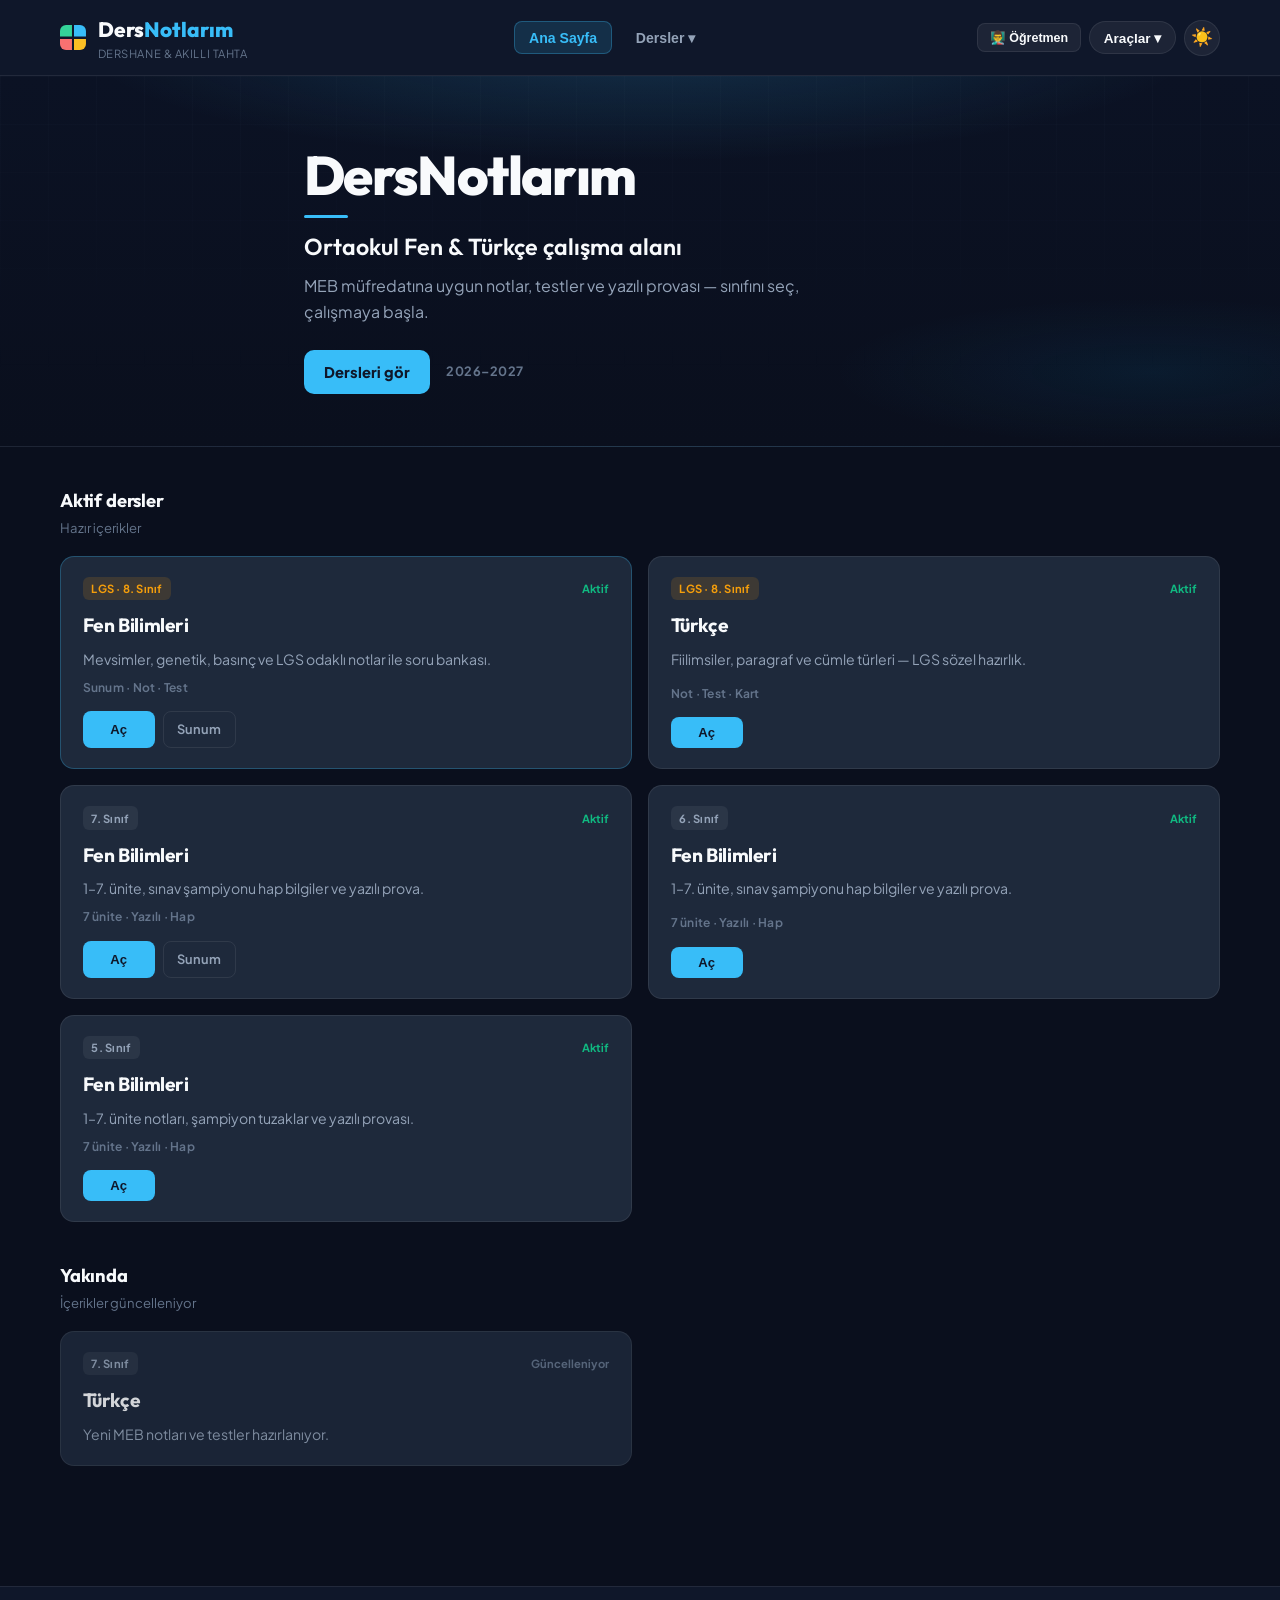
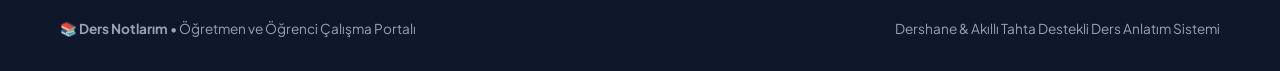
==== commit 354c64c7: "feat: 7. sinif Fen 5-7. unitesi, sampiyon hap ve yazili prova Co-authored-by: Cursor <cursoragent@cu" ====
--- a/index.html
+++ b/index.html
@@ -26,7 +26,7 @@
     <link href="https://fonts.googleapis.com/css2?family=Outfit:wght@400;500;600;700;800;900&family=Plus+Jakarta+Sans:wght@400;500;600;700&display=swap" rel="stylesheet">
     
     <!-- CSS -->
-    <link rel="stylesheet" href="css/style.css?v=6.9">
+    <link rel="stylesheet" href="css/style.css?v=7.3">
 </head>
 <body class="mode-teacher">
 
@@ -158,8 +158,8 @@
                         <span class="course-status-badge">Aktif</span>
                     </div>
                     <h3 class="course-title">Fen Bilimleri</h3>
-                    <p class="course-desc">Uzay, enerji, sistemler ve optik — not, test, flaş kart.</p>
-                    <div class="course-meta">4 ünite · Not · Test</div>
+                    <p class="course-desc">1–7. ünite, sınav şampiyonu hap bilgiler ve yazılı prova.</p>
+                    <div class="course-meta">7 ünite · Yazılı · Hap</div>
                     <div class="course-actions">
                         <button type="button" class="btn-course-primary" onclick="event.stopPropagation(); app.selectSubject('7', 'fen')">Aç</button>
                         <a href="7-sinif.html" target="_blank" class="btn-course-secondary" onclick="event.stopPropagation()">Sunum</a>
@@ -843,12 +843,12 @@
     </footer>
 
     <!-- JS -->
-    <script src="js/sound-fx.js?v=6.9"></script>
-    <script src="js/qrcode.min.js?v=6.9"></script>
-    <script src="js/data.js?v=6.9"></script>
-    <script src="js/board-tools.js?v=6.9"></script>
-    <script src="js/interactive-lab.js?v=6.9"></script>
-    <script src="js/app.js?v=6.9"></script>
+    <script src="js/sound-fx.js?v=7.3"></script>
+    <script src="js/qrcode.min.js?v=7.3"></script>
+    <script src="js/data.js?v=7.3"></script>
+    <script src="js/board-tools.js?v=7.3"></script>
+    <script src="js/interactive-lab.js?v=7.3"></script>
+    <script src="js/app.js?v=7.3"></script>
     <script>
         function toggleWheelModal() {
             const modal = document.getElementById('lucky-wheel-modal');
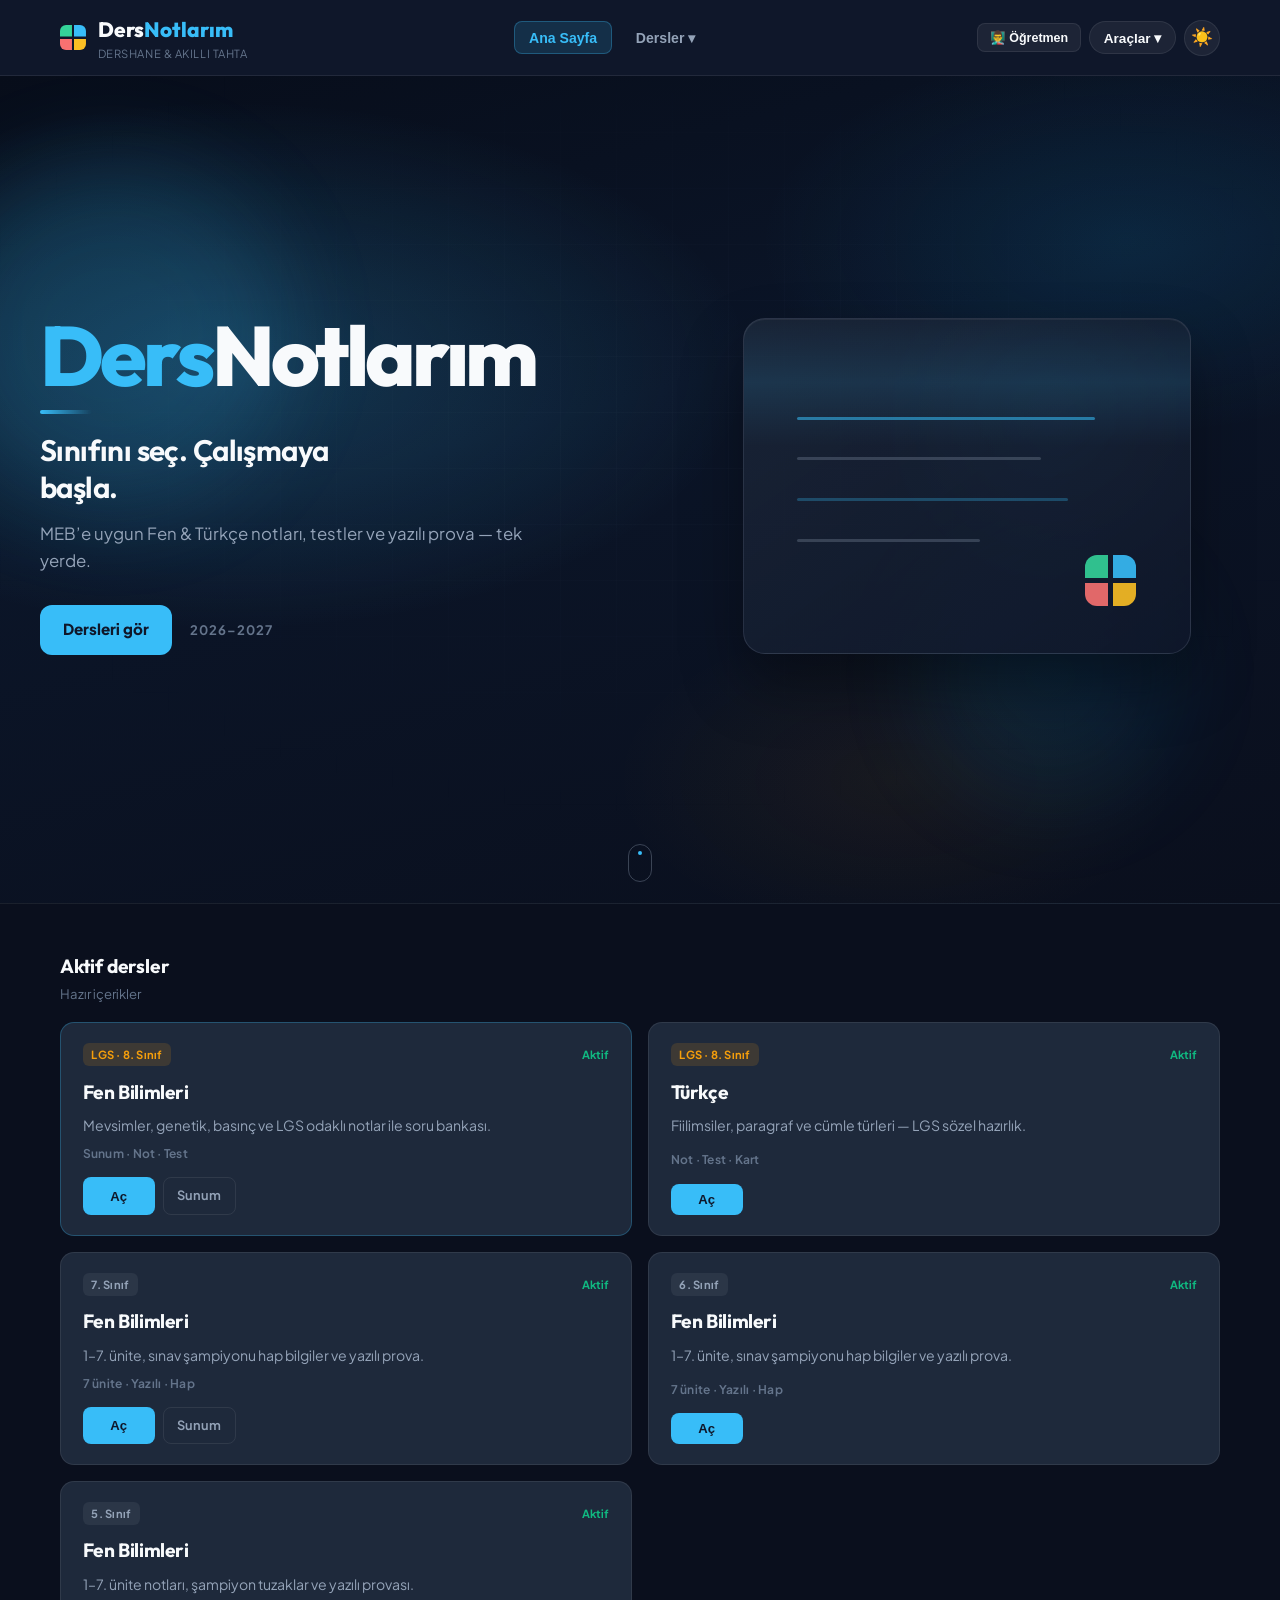
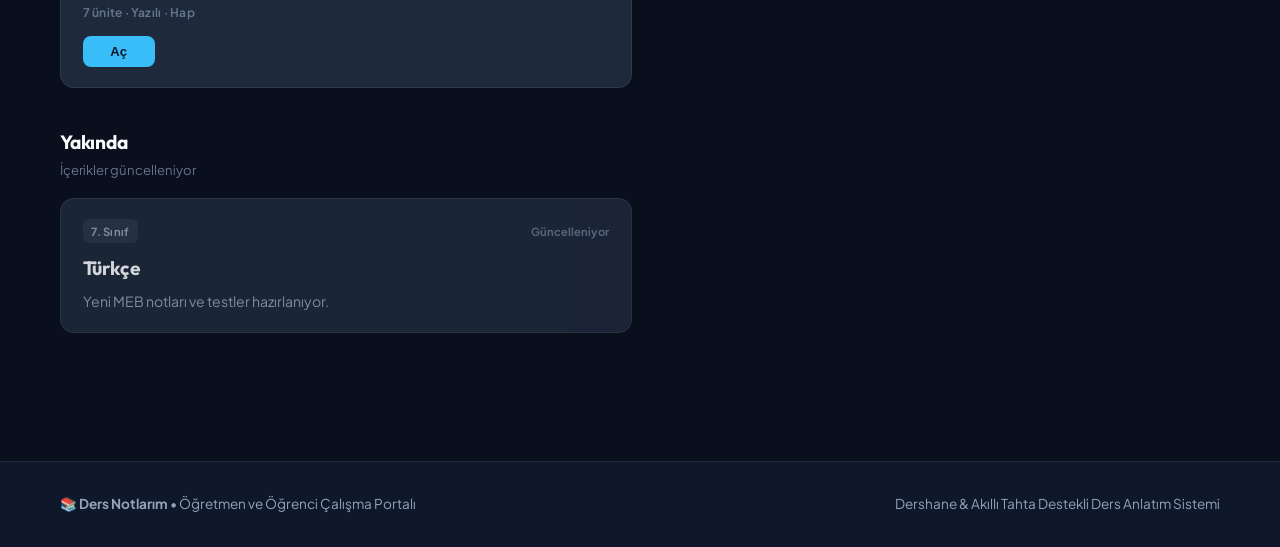
==== commit 25d961d0: "feat: ana sayfa vitrin tarzı güçlü karşılama hero Co-authored-by: Cursor <cursoragent@cursor.com>" ====
--- a/index.html
+++ b/index.html
@@ -26,7 +26,7 @@
     <link href="https://fonts.googleapis.com/css2?family=Outfit:wght@400;500;600;700;800;900&family=Plus+Jakarta+Sans:wght@400;500;600;700&display=swap" rel="stylesheet">
     
     <!-- CSS -->
-    <link rel="stylesheet" href="css/style.css?v=7.3">
+    <link rel="stylesheet" href="css/style.css?v=7.4">
 </head>
 <body class="mode-teacher">
 
@@ -103,17 +103,33 @@
     <div id="view-home" class="page-view">
         <section class="home-hero-plane">
             <div class="home-hero-glow" aria-hidden="true"></div>
+            <div class="home-hero-orb home-hero-orb--a" aria-hidden="true"></div>
+            <div class="home-hero-orb home-hero-orb--b" aria-hidden="true"></div>
             <div class="container home-hero">
-                <p class="home-brand">DersNotlarım</p>
-                <h1 class="home-title">Ortaokul Fen &amp; Türkçe çalışma alanı</h1>
-                <p class="home-desc">
-                    MEB müfredatına uygun notlar, testler ve yazılı provası — sınıfını seç, çalışmaya başla.
-                </p>
-                <div class="home-cta-row">
-                    <a class="btn-home-cta" href="#ders-katalogu">Dersleri gör</a>
-                    <span class="home-year">2026–2027</span>
-                </div>
-            </div>
+                <div class="home-hero-copy">
+                    <p class="home-brand"><span>Ders</span>Notlarım</p>
+                    <h1 class="home-title">Sınıfını seç. Çalışmaya başla.</h1>
+                    <p class="home-desc">
+                        MEB’e uygun Fen &amp; Türkçe notları, testler ve yazılı prova — tek yerde.
+                    </p>
+                    <div class="home-cta-row">
+                        <a class="btn-home-cta" href="#ders-katalogu">Dersleri gör</a>
+                        <span class="home-year">2026–2027</span>
+                    </div>
+                </div>
+                <aside class="home-hero-stage" aria-hidden="true">
+                    <div class="hero-stage-board">
+                        <div class="hero-stage-scan"></div>
+                        <div class="hero-stage-lines">
+                            <span></span><span></span><span></span><span></span>
+                        </div>
+                        <div class="hero-stage-mark"></div>
+                    </div>
+                </aside>
+            </div>
+            <a class="home-scroll-cue" href="#ders-katalogu" aria-label="Derslere in">
+                <span></span>
+            </a>
         </section>
 
         <div class="container home-catalog" id="ders-katalogu">
@@ -843,12 +859,12 @@
     </footer>
 
     <!-- JS -->
-    <script src="js/sound-fx.js?v=7.3"></script>
-    <script src="js/qrcode.min.js?v=7.3"></script>
-    <script src="js/data.js?v=7.3"></script>
-    <script src="js/board-tools.js?v=7.3"></script>
-    <script src="js/interactive-lab.js?v=7.3"></script>
-    <script src="js/app.js?v=7.3"></script>
+    <script src="js/sound-fx.js?v=7.4"></script>
+    <script src="js/qrcode.min.js?v=7.4"></script>
+    <script src="js/data.js?v=7.4"></script>
+    <script src="js/board-tools.js?v=7.4"></script>
+    <script src="js/interactive-lab.js?v=7.4"></script>
+    <script src="js/app.js?v=7.4"></script>
     <script>
         function toggleWheelModal() {
             const modal = document.getElementById('lucky-wheel-modal');
--- a/css/style.css
+++ b/css/style.css
@@ -294,29 +294,66 @@
 .home-hero-plane {
     position: relative;
     overflow: hidden;
+    min-height: calc(100vh - 72px);
+    display: flex;
+    flex-direction: column;
+    justify-content: center;
     border-bottom: 1px solid var(--border-color);
     background:
-        radial-gradient(ellipse 80% 60% at 50% -10%, rgba(56, 189, 248, 0.18), transparent 55%),
-        radial-gradient(ellipse 50% 40% at 90% 80%, rgba(14, 165, 233, 0.08), transparent 50%),
-        linear-gradient(180deg, #0b1224 0%, var(--bg-page) 100%);
+        radial-gradient(ellipse 70% 55% at 18% 35%, rgba(56, 189, 248, 0.22), transparent 58%),
+        radial-gradient(ellipse 55% 45% at 88% 20%, rgba(14, 165, 233, 0.12), transparent 52%),
+        radial-gradient(ellipse 40% 35% at 70% 85%, rgba(245, 158, 11, 0.06), transparent 55%),
+        linear-gradient(165deg, #070d1a 0%, #0b1528 42%, var(--bg-page) 100%);
 }
 
 [data-theme="light"] .home-hero-plane {
     background:
-        radial-gradient(ellipse 80% 60% at 50% -10%, rgba(2, 132, 199, 0.12), transparent 55%),
-        linear-gradient(180deg, #eef6fb 0%, var(--bg-page) 100%);
+        radial-gradient(ellipse 70% 55% at 18% 35%, rgba(2, 132, 199, 0.16), transparent 58%),
+        radial-gradient(ellipse 55% 45% at 88% 20%, rgba(14, 165, 233, 0.1), transparent 52%),
+        linear-gradient(165deg, #e8f4fb 0%, #f3f8fc 50%, var(--bg-page) 100%);
 }
 
 .home-hero-glow {
     position: absolute;
     inset: 0;
     background-image:
-        linear-gradient(rgba(148, 163, 184, 0.06) 1px, transparent 1px),
-        linear-gradient(90deg, rgba(148, 163, 184, 0.06) 1px, transparent 1px);
-    background-size: 48px 48px;
-    mask-image: linear-gradient(180deg, rgba(0,0,0,0.45), transparent 85%);
+        linear-gradient(rgba(148, 163, 184, 0.055) 1px, transparent 1px),
+        linear-gradient(90deg, rgba(148, 163, 184, 0.055) 1px, transparent 1px);
+    background-size: 56px 56px;
+    mask-image: radial-gradient(ellipse 80% 70% at 50% 40%, rgba(0,0,0,0.55), transparent 75%);
     pointer-events: none;
-    animation: homeGridFade 1.2s ease both;
+    animation: homeGridFade 1.4s ease both;
+}
+
+.home-hero-orb {
+    position: absolute;
+    border-radius: 50%;
+    filter: blur(48px);
+    pointer-events: none;
+    opacity: 0.55;
+}
+
+.home-hero-orb--a {
+    width: 22rem;
+    height: 22rem;
+    left: -4rem;
+    top: 10%;
+    background: rgba(56, 189, 248, 0.28);
+    animation: homeOrbDrift 9s ease-in-out infinite alternate;
+}
+
+.home-hero-orb--b {
+    width: 16rem;
+    height: 16rem;
+    right: 8%;
+    bottom: 12%;
+    background: rgba(14, 165, 233, 0.18);
+    animation: homeOrbDrift 11s ease-in-out infinite alternate-reverse;
+}
+
+@keyframes homeOrbDrift {
+    from { transform: translate(0, 0) scale(1); }
+    to { transform: translate(18px, -22px) scale(1.06); }
 }
 
 @keyframes homeGridFade {
@@ -325,60 +362,80 @@
 }
 
 .home-hero {
+    display: grid;
+    grid-template-columns: minmax(0, 1.05fr) minmax(0, 0.95fr);
+    align-items: center;
+    gap: 2.5rem 3rem;
+    width: 100%;
+    max-width: 1200px;
     text-align: left;
-    padding: 4.5rem 0 3.25rem;
-    max-width: 42rem;
+    padding: 4.5rem 0 5rem;
     position: relative;
     z-index: 1;
-    animation: homeHeroIn 0.7s ease both;
+}
+
+.home-hero-copy {
+    animation: homeHeroIn 0.75s cubic-bezier(0.22, 1, 0.36, 1) both;
 }
 
 @keyframes homeHeroIn {
-    from { opacity: 0; transform: translateY(12px); }
+    from { opacity: 0; transform: translateY(18px); }
     to { opacity: 1; transform: translateY(0); }
 }
 
 .home-brand {
     font-family: var(--font-heading);
-    font-size: clamp(2.4rem, 5vw, 3.4rem);
+    font-size: clamp(3rem, 7.2vw, 5.25rem);
     font-weight: 800;
-    letter-spacing: -0.03em;
-    line-height: 1;
-    margin-bottom: 0.85rem;
+    letter-spacing: -0.045em;
+    line-height: 0.92;
+    margin-bottom: 1.15rem;
     color: var(--text-main);
+}
+
+.home-brand span {
+    color: var(--primary);
 }
 
 .home-brand::after {
     content: '';
     display: block;
-    width: 2.75rem;
-    height: 3px;
-    margin-top: 0.75rem;
-    background: var(--primary);
+    width: 3.25rem;
+    height: 4px;
+    margin-top: 1rem;
+    background: linear-gradient(90deg, var(--primary), transparent);
     border-radius: 2px;
+    animation: homeBarIn 0.9s 0.25s ease both;
+}
+
+@keyframes homeBarIn {
+    from { width: 0; opacity: 0; }
+    to { width: 3.25rem; opacity: 1; }
 }
 
 .home-title {
-    font-size: clamp(1.15rem, 2.4vw, 1.45rem);
+    font-size: clamp(1.35rem, 2.8vw, 1.85rem);
     font-family: var(--font-heading);
-    font-weight: 600;
-    margin-bottom: 0.65rem;
-    line-height: 1.35;
+    font-weight: 650;
+    margin-bottom: 0.85rem;
+    line-height: 1.25;
+    letter-spacing: -0.02em;
     color: var(--text-main);
+    max-width: 18ch;
 }
 
 .home-desc {
     color: var(--text-muted);
-    font-size: 1rem;
+    font-size: 1.05rem;
     line-height: 1.65;
-    max-width: 34rem;
-    margin-bottom: 1.5rem;
+    max-width: 32rem;
+    margin-bottom: 1.85rem;
 }
 
 .home-cta-row {
     display: flex;
     align-items: center;
-    gap: 1rem;
+    gap: 1.1rem;
     flex-wrap: wrap;
 }
 
@@ -388,28 +445,157 @@
     background: var(--primary);
     color: #0f172a;
     font-weight: 800;
-    font-size: 0.92rem;
+    font-size: 0.95rem;
     text-decoration: none;
-    padding: 0.7rem 1.25rem;
-    border-radius: 10px;
-    transition: transform 0.2s, background 0.2s;
+    padding: 0.85rem 1.45rem;
+    border-radius: 12px;
+    box-shadow: 0 0 0 0 rgba(56, 189, 248, 0.35);
+    transition: transform 0.2s, background 0.2s, box-shadow 0.25s;
+    animation: homeCtaPulse 2.8s 1.2s ease-in-out infinite;
 }
 
 .btn-home-cta:hover {
     background: #7dd3fc;
-    transform: translateY(-1px);
+    transform: translateY(-2px);
+    box-shadow: 0 12px 28px rgba(56, 189, 248, 0.22);
+    animation: none;
+}
+
+@keyframes homeCtaPulse {
+    0%, 100% { box-shadow: 0 0 0 0 rgba(56, 189, 248, 0.3); }
+    50% { box-shadow: 0 0 0 10px rgba(56, 189, 248, 0); }
 }
 
 .home-year {
-    font-size: 0.8rem;
-    font-weight: 700;
-    letter-spacing: 0.04em;
+    font-size: 0.82rem;
+    font-weight: 700;
+    letter-spacing: 0.08em;
+    text-transform: uppercase;
     color: var(--text-dim);
 }
 
+.home-hero-stage {
+    display: flex;
+    justify-content: center;
+    animation: homeStageIn 0.9s 0.15s cubic-bezier(0.22, 1, 0.36, 1) both;
+}
+
+@keyframes homeStageIn {
+    from { opacity: 0; transform: translateX(24px) scale(0.96); }
+    to { opacity: 1; transform: translateX(0) scale(1); }
+}
+
+.hero-stage-board {
+    position: relative;
+    width: min(100%, 28rem);
+    aspect-ratio: 4 / 3;
+    border-radius: 22px;
+    border: 1px solid rgba(148, 163, 184, 0.18);
+    background:
+        linear-gradient(145deg, rgba(30, 41, 59, 0.75), rgba(15, 23, 42, 0.92)),
+        radial-gradient(circle at 70% 30%, rgba(56, 189, 248, 0.18), transparent 45%);
+    box-shadow:
+        0 30px 60px rgba(0, 0, 0, 0.35),
+        inset 0 1px 0 rgba(255, 255, 255, 0.06);
+    overflow: hidden;
+}
+
+[data-theme="light"] .hero-stage-board {
+    background:
+        linear-gradient(145deg, rgba(255, 255, 255, 0.9), rgba(226, 232, 240, 0.95)),
+        radial-gradient(circle at 70% 30%, rgba(2, 132, 199, 0.12), transparent 45%);
+    box-shadow: 0 24px 48px rgba(15, 23, 42, 0.12);
+}
+
+.hero-stage-scan {
+    position: absolute;
+    left: 0;
+    right: 0;
+    height: 38%;
+    background: linear-gradient(180deg, transparent, rgba(56, 189, 248, 0.12), transparent);
+    animation: homeScan 4.5s ease-in-out infinite;
+}
+
+@keyframes homeScan {
+    0% { top: -10%; opacity: 0; }
+    20% { opacity: 1; }
+    80% { opacity: 1; }
+    100% { top: 75%; opacity: 0; }
+}
+
+.hero-stage-lines {
+    position: absolute;
+    inset: 18% 12% 22% 12%;
+    display: flex;
+    flex-direction: column;
+    justify-content: space-evenly;
+}
+
+.hero-stage-lines span {
+    display: block;
+    height: 3px;
+    border-radius: 999px;
+    background: rgba(148, 163, 184, 0.28);
+}
+
+.hero-stage-lines span:nth-child(1) { width: 88%; background: rgba(56, 189, 248, 0.55); }
+.hero-stage-lines span:nth-child(2) { width: 72%; }
+.hero-stage-lines span:nth-child(3) { width: 80%; background: rgba(56, 189, 248, 0.28); }
+.hero-stage-lines span:nth-child(4) { width: 54%; }
+
+.hero-stage-mark {
+    position: absolute;
+    right: 12%;
+    bottom: 14%;
+    width: 3.2rem;
+    height: 3.2rem;
+    border-radius: 12px;
+    background:
+        linear-gradient(#34d399, #34d399) 0 0 / 46% 46% no-repeat,
+        linear-gradient(#38bdf8, #38bdf8) 100% 0 / 46% 46% no-repeat,
+        linear-gradient(#f87171, #f87171) 0 100% / 46% 46% no-repeat,
+        linear-gradient(#fbbf24, #fbbf24) 100% 100% / 46% 46% no-repeat;
+    opacity: 0.9;
+}
+
+.home-scroll-cue {
+    position: absolute;
+    left: 50%;
+    bottom: 1.35rem;
+    transform: translateX(-50%);
+    width: 1.5rem;
+    height: 2.35rem;
+    border: 1.5px solid rgba(148, 163, 184, 0.35);
+    border-radius: 999px;
+    display: flex;
+    justify-content: center;
+    padding-top: 0.4rem;
+    z-index: 2;
+    text-decoration: none;
+    animation: homeCueFade 1s 1.1s ease both;
+}
+
+.home-scroll-cue span {
+    width: 4px;
+    height: 4px;
+    border-radius: 50%;
+    background: var(--primary);
+    animation: homeCueBounce 1.6s ease-in-out infinite;
+}
+
+@keyframes homeCueFade {
+    from { opacity: 0; }
+    to { opacity: 1; }
+}
+
+@keyframes homeCueBounce {
+    0%, 100% { transform: translateY(0); opacity: 1; }
+    50% { transform: translateY(10px); opacity: 0.45; }
+}
+
 .home-catalog {
-    padding-top: 2.5rem;
-    padding-bottom: 3.5rem;
+    padding-top: 3rem;
+    padding-bottom: 4rem;
 }
 
 .section-title-bar {
@@ -422,7 +608,7 @@
 }
 
 .section-title-bar h2 {
-    font-size: 1.15rem;
+    font-size: 1.2rem;
     font-family: var(--font-heading);
     font-weight: 700;
     letter-spacing: -0.01em;
@@ -1908,22 +2094,56 @@
     }
 
     /* Ana Sayfa Hero */
+    .home-hero-plane {
+        min-height: auto;
+        padding-bottom: 2.5rem;
+    }
+
     .home-hero {
-        padding: 2.75rem 0 2.25rem;
+        grid-template-columns: 1fr;
+        gap: 2rem;
+        padding: 3rem 0 2.5rem;
         text-align: left;
     }
 
     .home-brand {
-        font-size: 2.15rem;
+        font-size: clamp(2.4rem, 11vw, 3.1rem);
     }
 
     .home-title {
-        font-size: 1.1rem;
-        margin-bottom: 0.45rem;
+        font-size: 1.2rem;
+        max-width: none;
+        margin-bottom: 0.55rem;
     }
 
     .home-desc {
-        font-size: 0.92rem;
+        font-size: 0.95rem;
+        margin-bottom: 1.4rem;
+    }
+
+    .home-hero-stage {
+        order: -1;
+        max-width: 18rem;
+        margin: 0 auto;
+    }
+
+    .hero-stage-board {
+        width: 100%;
+        border-radius: 18px;
+    }
+
+    .home-scroll-cue {
+        display: none;
+    }
+
+    .home-hero-orb--a {
+        width: 14rem;
+        height: 14rem;
+    }
+
+    .home-hero-orb--b {
+        width: 10rem;
+        height: 10rem;
     }
 
     .section-title-bar {
